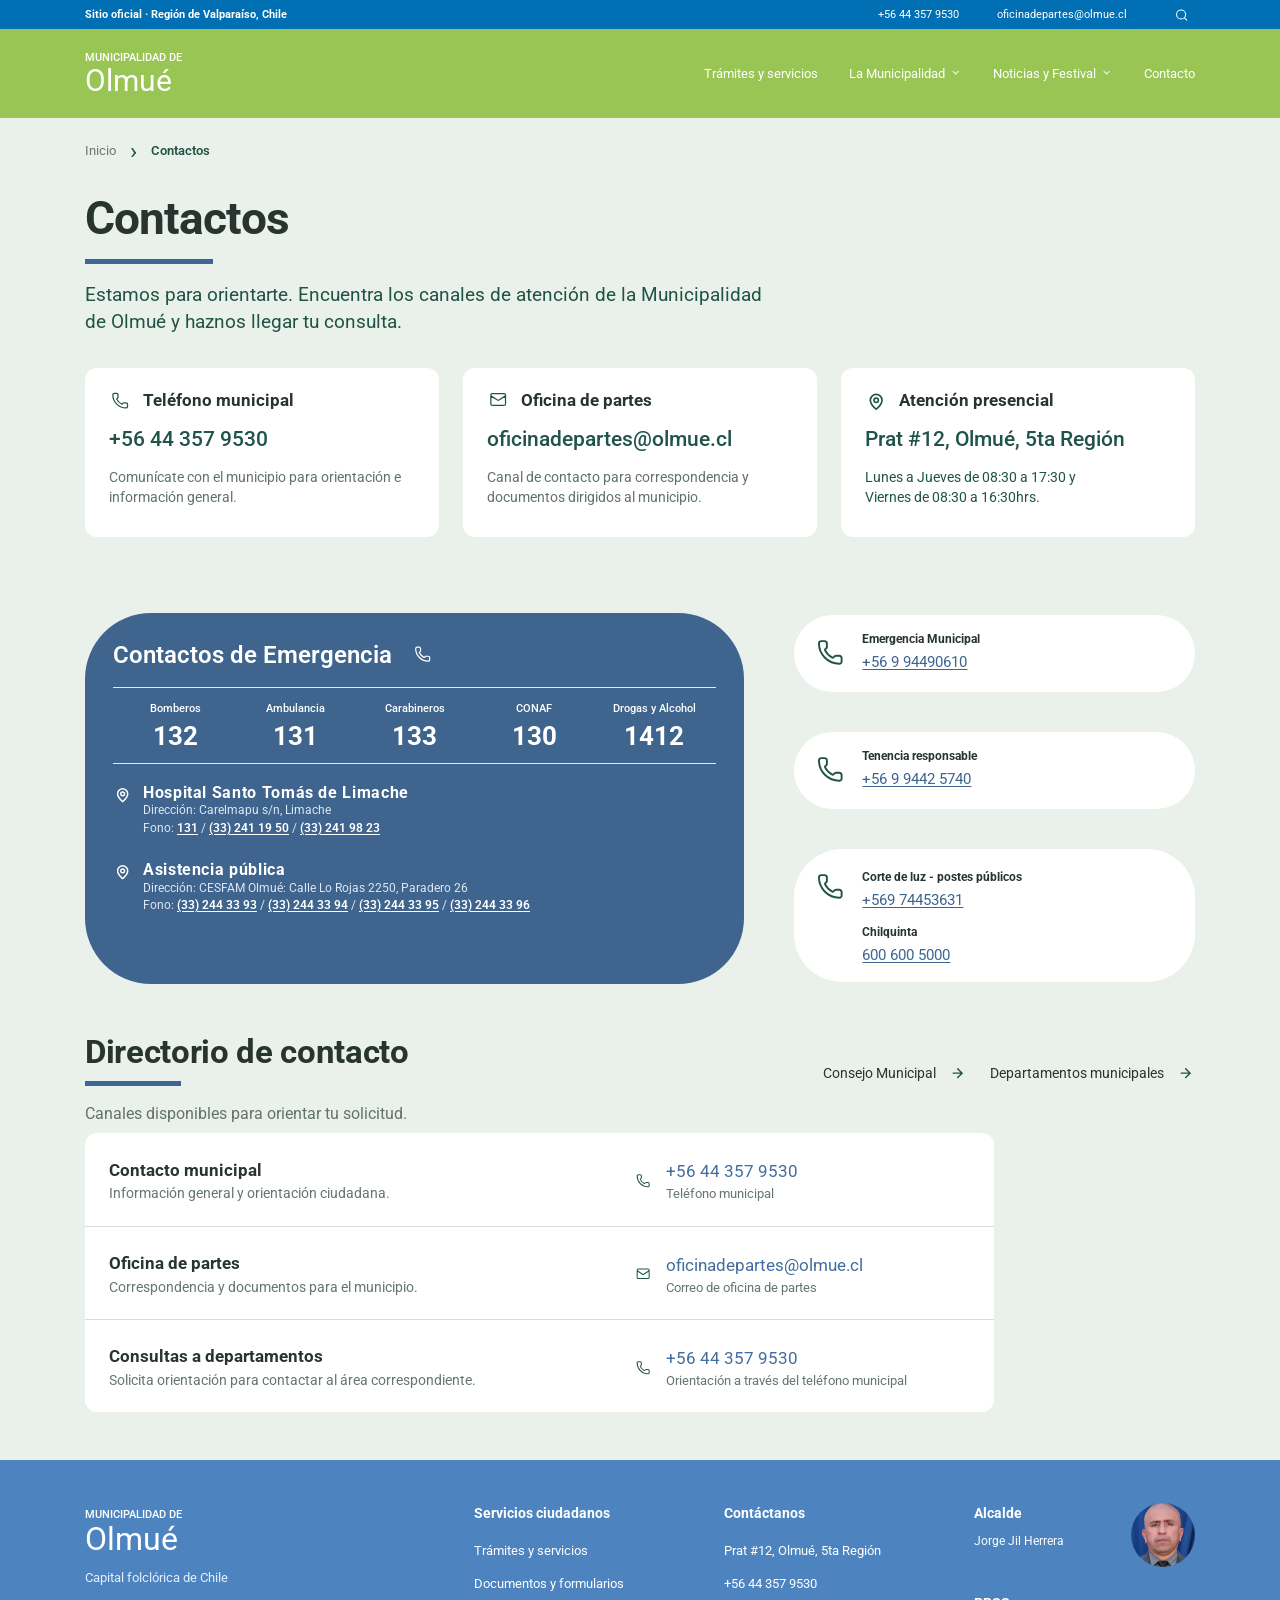
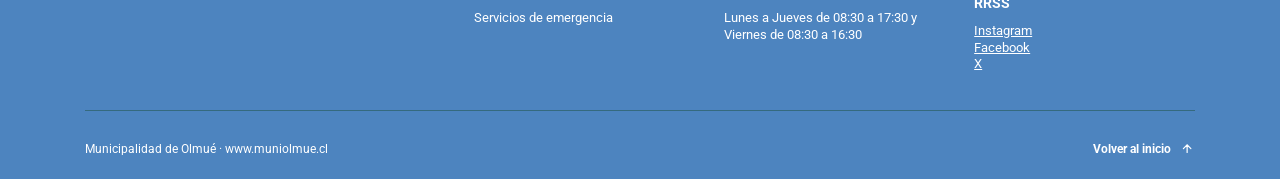
==== contacto.html @ d22fb032 "version1 version 1 de sitio Municipalidad olmue" ====
<!DOCTYPE html>

<html lang="es">
<head>
<meta charset="utf-8"/>
<meta content="width=device-width, initial-scale=1" name="viewport"/>
<meta content="#006FB3" name="theme-color"/>
<meta content="Canales de contacto, teléfonos, horarios y emergencias de la Municipalidad de Olmué." name="description"/>
<title>Contactos · Municipalidad de Olmué</title>
<link href="https://fonts.googleapis.com" rel="preconnect"/>
<link crossorigin="" href="https://fonts.gstatic.com" rel="preconnect"/>
<link href="https://fonts.googleapis.com/css2?family=Roboto:wght@400;500;600;700;800&amp;display=swap" rel="stylesheet"/>
<link href="assets/home.css" rel="stylesheet"/>
<link href="assets/contacto.css" rel="stylesheet"/>
<script defer="" src="assets/shared-layout.js"></script><script defer="" src="assets/contacto.js"></script>
<link rel="stylesheet" href="assets/mobile.css">
</head>
<body class="contact-page" id="inicio">
<a class="skip-link" href="#contenido">Saltar al contenido principal</a>
<div id="site-shell-header"></div>

<main class="contact-main container" id="contenido">
<nav aria-label="Ruta de navegación" class="contact-breadcrumb"><a href="index.html">Inicio</a><span aria-hidden="true" class="crumb-chevron">›</span><strong aria-current="page">Contactos</strong></nav>
<section aria-labelledby="contact-heading" class="contact-intro">
<h1 id="contact-heading">Contactos</h1>
<div aria-hidden="true" class="contact-accent"></div>
<p>Estamos para orientarte. Encuentra los canales de atención de la Municipalidad<br class="desktop-break"/> de Olmué y haznos llegar tu consulta.</p>
<div class="contact-top-grid">
<article class="contact-top-card">
<h2><img alt="" src="assets/icons/telefono.svg"/>Teléfono municipal</h2>
<a class="contact-card-value" href="tel:+56443579530">+56 44 357 9530</a>
<p>Comunícate con el municipio para orientación e información general.</p>
</article>
<article class="contact-top-card">
<h2><img alt="" src="assets/icons/correo.svg"/>Oficina de partes</h2>
<a class="contact-card-value" href="mailto:oficinadepartes@olmue.cl">oficinadepartes@olmue.cl</a>
<p>Canal de contacto para correspondencia y documentos dirigidos al municipio.</p>
</article>
<article class="contact-top-card">
<h2><img alt="" src="assets/icons/ubicacion.svg"/>Atención presencial</h2>
<p class="contact-card-value">Prat #12, Olmué, 5ta Región</p>
<p class="schedule">Lunes a Jueves de 08:30 a 17:30 y<br/>Viernes de 08:30 a 16:30hrs.</p>
</article>
</div>
</section>
<section aria-label="Teléfonos de emergencia" class="contact-emergency-layout" id="emergencias">
<div class="emergency-panel">
<h2>Contactos de Emergencia <img alt="" src="assets/icons/telefono.svg"/></h2>
<div class="emergency-stats">
<div><span>Bomberos</span><a href="tel:132">132</a></div>
<div><span>Ambulancia</span><a href="tel:131">131</a></div>
<div><span>Carabineros</span><a href="tel:133">133</a></div>
<div><span>CONAF</span><a href="tel:130">130</a></div>
<div><span>Drogas y Alcohol</span><a href="tel:1412">1412</a></div>
</div>
<div class="emergency-locations">
<article class="emergency-place">
<img alt="" src="assets/icons/ubicacion.svg"/>
<div><h3>Hospital Santo Tomás de Limache</h3><p>Dirección: Carelmapu s/n, Limache</p><p>Fono: <a href="tel:131">131</a> / <a href="tel:+56332411950">(33) 241 19 50</a> / <a href="tel:+56332419823">(33) 241 98 23</a></p></div>
</article>
<article class="emergency-place">
<img alt="" src="assets/icons/ubicacion.svg"/>
<div><h3>Asistencia pública</h3><p>Dirección: CESFAM Olmué: Calle Lo Rojas 2250, Paradero 26</p><p>Fono: <a href="tel:+56332443393">(33) 244 33 93</a> / <a href="tel:+56332443394">(33) 244 33 94</a> / <a href="tel:+56332443395">(33) 244 33 95</a> / <a href="tel:+56332443396">(33) 244 33 96</a></p></div>
</article>
</div>
</div>
<div aria-label="Otros teléfonos útiles" class="emergency-side-list">
<article class="emergency-pill">
<img alt="" src="assets/icons/telefono.svg"/><div><h3>Emergencia Municipal</h3><a href="tel:+56994490610">+56 9 94490610</a></div>
</article>
<article class="emergency-pill">
<img alt="" src="assets/icons/telefono.svg"/><div><h3>Tenencia responsable</h3><a href="tel:+56994425740">+56 9 9442 5740</a></div>
</article>
<article class="emergency-pill emergency-pill-tall">
<img alt="" src="assets/icons/telefono.svg"/><div><h3>Corte de luz - postes públicos</h3><a href="tel:+56974453631">+569 74453631</a><h3>Chilquinta</h3><a href="tel:6006005000">600 600 5000</a></div>
</article>
</div>
</section>
<section aria-labelledby="directory-heading" class="contact-directory">
<div class="directory-top">
<div class="directory-headings">
<h2 id="directory-heading">Directorio de contacto</h2>
<div aria-hidden="true" class="contact-accent"></div>
<p>Canales disponibles para orientar tu solicitud.</p>
</div>
<nav aria-label="Otros directorios municipales" class="directory-quicklinks">
<a href="municipalidad.html#consejo-municipal"><span>Consejo Municipal</span><img alt="" src="assets/icons/flecha-derecha.svg"/></a>
<a href="departamentos.html"><span>Departamentos municipales</span><img alt="" src="assets/icons/flecha-derecha.svg"/></a>
</nav>
</div>
<div class="directory-list">
<article class="directory-row">
<div><h3>Contacto municipal</h3><p>Información general y orientación ciudadana.</p></div>
<div class="directory-method"><img alt="" src="assets/icons/telefono.svg"/><div><a href="tel:+56443579530">+56 44 357 9530</a><p>Teléfono municipal</p></div></div>
</article>
<article class="directory-row">
<div><h3>Oficina de partes</h3><p>Correspondencia y documentos para el municipio.</p></div>
<div class="directory-method"><img alt="" src="assets/icons/correo.svg"/><div><a href="mailto:oficinadepartes@olmue.cl">oficinadepartes@olmue.cl</a><p>Correo de oficina de partes</p></div></div>
</article>
<article class="directory-row">
<div><h3>Consultas a departamentos</h3><p>Solicita orientación para contactar al área correspondiente.</p></div>
<div class="directory-method"><img alt="" src="assets/icons/telefono.svg"/><div><a href="tel:+56443579530">+56 44 357 9530</a><p>Orientación a través del teléfono municipal</p></div></div>
</article>
</div>
</section>
</main>
<div id="site-shell-footer"></div>
</body>
</html>
---- assets/home.css ----
:root{--blue:#006FB3;--blue2:#4D84BF;--green:#99C555;--red:#EA332F;--forest:#205448;--ink:#27342f;--soft:#eaf1eb;--portal:#bec5ba;--footer:#4D84BF;--radius:18px}
*,*::before,*::after{box-sizing:border-box}
html{scroll-behavior:smooth}
body{margin:0;color:var(--ink);background:var(--soft);font:400 15px/1.45 Roboto,Arial,sans-serif}
a{color:inherit}button,input{font:inherit}button{cursor:pointer}
img{display:block;max-width:100%}[hidden]{display:none!important}
.container{width:min(1110px,calc(100% - 80px));margin-inline:auto}
.skip-link{position:fixed;z-index:1000;top:-80px;left:16px;background:white;padding:10px 14px}
.skip-link:focus{top:10px}
:focus-visible{outline:3px solid #142a78;outline-offset:3px}
.site-header{position:relative;z-index:90}
.utility-bar{background:var(--blue);color:#fff;font-size:11px}
.utility-inner{height:29px;display:flex;align-items:center;justify-content:space-between;gap:20px}
.utility-right{display:flex;align-items:center;gap:38px}
.utility-right a{text-decoration:none;font-size:11px}
.utility-right a:hover,.footer a:hover{text-decoration:underline}
.utility-search{border:0;background:transparent;padding:5px;display:grid;place-items:center;margin-left:3px}
.utility-search img{width:17px;height:17px;filter:brightness(0) invert(1)}
.main-nav{background:var(--green);color:#fff}
.nav-inner{height:89px;display:flex;align-items:center;justify-content:space-between;gap:24px}
.brand{text-decoration:none;display:inline-flex;flex-direction:column;justify-content:center;color:#fff;line-height:1.02;letter-spacing:0}
.brand span{font-size:11px;font-weight:500;line-height:1.35}
.brand strong{font-size:30px;font-weight:400}
.nav-links{display:flex;align-items:stretch;height:100%;gap:31px}
.nav-link,.nav-trigger{white-space:nowrap;color:#fff;text-decoration:none;background:none;border:0;padding:0;font-size:13px;line-height:1.2;font-weight:400}
.nav-link{display:flex;align-items:center}
.nav-link:hover,.nav-trigger:hover,.nav-trigger[aria-expanded="true"]{text-decoration:underline;text-underline-offset:5px}
.nav-group{position:relative;display:flex;align-items:center}
.nav-trigger{display:flex;align-items:center;gap:4px;height:100%;}
.nav-chevron{width:13px;height:13px;filter:brightness(0) invert(1);opacity:.82}
.nav-dropdown{position:absolute;top:calc(100% - 4px);left:50%;transform:translateX(-50%);min-width:184px;background:white;color:var(--ink);border-radius:6px;box-shadow:0 11px 26px #152d2750;padding:8px;display:none;z-index:100}
.nav-dropdown a{display:block;padding:10px 11px;border-radius:3px;white-space:nowrap;text-decoration:none;font-size:13px}
.nav-dropdown a:hover,.nav-dropdown a:focus-visible{background:#e9f1e7;color:var(--forest)}
.nav-group.open .nav-dropdown{display:block}
.menu-backdrop{position:fixed;inset:118px 0 0;z-index:80;background:rgba(23,29,26,.28);border:0;padding:0;cursor:default}
.menu-toggle{display:none}
/* Buscador y carrusel */
.intro{padding:92px 0 0}
.intro-container{width:min(1200px,calc(100% - 48px));margin:auto;display:grid;grid-template-columns:minmax(0,1.58fr) minmax(0,1fr);gap:23px;align-items:center}
.citizen-portal{position:relative;z-index:10;background:var(--portal);border-radius:23px;padding:18px 20px 17px;min-width:0}
.eyebrow{display:block;font-size:10px;letter-spacing:.025em;color:#4c7893;margin-bottom:17px}
.citizen-portal h1{font-size:16px;line-height:1.37;color:var(--forest);font-weight:700;margin:0 0 19px;max-width:100%}
.citizen-portal form label{display:block;color:var(--forest);font-size:13px;font-weight:700;margin-bottom:8px}
.search-field{display:flex;align-items:center;gap:10px;background:white;padding:7px 12px 7px 15px;border-radius:11px;min-height:68px}
.search-field>img{width:21px;height:21px;flex:none}
.search-field input{min-width:0;flex:1;width:100%;border:0;background:none;outline:0;color:var(--ink);font-size:13px}
.search-field input::placeholder{color:#7c8780}
.search-field:focus-within{box-shadow:0 0 0 3px #006fb383}
.search-button{flex:none;border:0;background:#416e9e;color:white;border-radius:5px;font-size:13px;font-weight:700;padding:12px 14px;display:flex;gap:10px;align-items:center;min-height:39px}
.search-button:hover{background:var(--blue)}
.search-button img{filter:brightness(0) invert(1);width:17px;height:17px}
.search-help{color:#617169;margin:7px 0 12px;font-size:11px}
.keywords{display:flex;align-items:center;flex-wrap:nowrap;gap:6px;overflow:hidden}
.keywords button{white-space:nowrap;flex:0 1 auto;min-width:0;border:0;background:white;color:var(--forest);border-radius:100px;padding:4px 9px;font-size:8px;font-weight:600}
.keywords button:hover,.keywords button:focus-visible{background:#e7f4d6}
.search-results{position:absolute;top:calc(100% + 8px);left:15px;right:15px;max-height:300px;overflow:auto;padding:13px;background:white;border:1px solid #d6ddd5;box-shadow:0 16px 30px #122a2340;border-radius:12px;z-index:20}
.results-head{display:flex;align-items:center;justify-content:space-between;gap:12px;margin-bottom:9px;color:var(--forest);font-size:13px}
.results-head button{background:transparent;border:0;font-size:21px;line-height:1}
.search-results a{display:flex;justify-content:space-between;gap:12px;align-items:center;padding:9px 7px;border-top:1px solid #e5eae3;font-size:13px;text-decoration:none}
.search-results a:hover{background:#edf3ee}
.search-results small{color:#60746d;white-space:nowrap}
.slider{position:relative;overflow:hidden;height:230px;border-radius:30px;isolation:isolate;background:#8b977c}
.slide-content{display:block;width:100%;height:100%;color:white}
.slide-image{width:100%;height:100%;object-fit:cover}
.slide-caption{position:absolute;left:0;right:0;bottom:0;padding:28px 28px 22px;background:linear-gradient(transparent,#0009);font-size:22px;font-weight:800;text-shadow:0 1px 4px #0008}
.slider-arrow{position:absolute;z-index:2;top:50%;transform:translateY(-50%);border:0;background:transparent;color:#fff;font-family:Arial,sans-serif;font-size:77px;line-height:.7;font-weight:200;padding:8px 3px;text-shadow:0 0 7px #141f2040}
.slider-arrow.prev{left:4px}.slider-arrow.next{right:4px}
.slider-arrow:hover{transform:translateY(-50%) scale(1.12)}
/* Noticias */
.news-section{padding-top:31px}
.section-heading{position:relative;display:inline-block;font-size:29px;line-height:1.25;margin:0 0 31px;font-weight:700}
.section-heading::after{content:"";position:absolute;left:0;right:0;bottom:-4px;height:5px;background:var(--red)}
.news-grid{display:grid;grid-template-columns:repeat(4,minmax(0,1fr));gap:13px;margin:0 8px}
.news-card{min-width:0;background:#fff;border-radius:12px;overflow:hidden;box-shadow:4px 5px 5px #263a3033;transition:transform .2s,box-shadow .2s}
.news-card:hover{transform:translateY(-4px);box-shadow:5px 8px 12px #263a3040}
.news-card a{display:flex;flex-direction:column;height:100%;padding:19px 21px 16px;text-decoration:none;color:var(--ink)}
.news-card h3{font-weight:400;color:#64746c;font-size:14px;line-height:1.35;min-height:55px;margin:0 0 12px}
.news-card>a>img{height:126px;width:100%;object-fit:cover;margin:0 0 15px}
.card-bottom{display:flex;align-items:center;justify-content:space-between;gap:10px;border-bottom:1px solid var(--red);padding:0 0 10px;margin-top:auto;font-weight:500;font-size:14px;white-space:nowrap}
.card-bottom img{width:18px;height:18px}
.more-news{display:inline-flex;gap:27px;align-items:center;font-size:17px;font-weight:500;margin:29px 0 41px 0;text-underline-offset:4px}
.more-news img{width:20px;height:20px}
/* Informaciones municipales */
.municipal-banner{min-height:222px;display:flex;justify-content:space-between;align-items:flex-start;gap:30px;border-radius:32px;background:linear-gradient(90deg,rgba(101,34,24,.81),rgba(151,46,23,.75)),url('images/banner-paisaje.jpg') center 56% / cover no-repeat;color:white;padding:35px 31px;margin-bottom:22px}
.banner-phone{font-size:12px;text-decoration:underline;text-underline-offset:2px}
.municipal-banner h2{font-size:23px;line-height:1.2;font-weight:600;margin:6px 0 18px;color:white}
.banner-facts{display:flex;gap:34px;align-items:flex-start}
.banner-facts p{display:flex;align-items:flex-start;gap:9px;margin:0;color:white;font-size:12px;line-height:1.18}
.banner-facts img{width:19px;height:19px;filter:brightness(0) invert(1);flex:none}
.banner-actions{display:flex;flex-direction:column;gap:9px;margin-top:51px;min-width:147px;align-items:flex-start}
.banner-actions a{display:flex;align-items:center;gap:7px;justify-content:space-between;background:#fff;color:#9c342c;text-decoration:none;border-radius:4px;padding:9px 11px;font-size:11px;font-weight:700;white-space:nowrap;transition:transform .2s}
.banner-actions a:hover{transform:translateX(3px)}
.banner-actions a svg{width:15px;height:15px;flex:none;color:inherit}
/* accesos */
.shortcuts-section{background:var(--green);padding:43px 0 42px}
.shortcuts-grid{display:grid;grid-template-columns:repeat(7,minmax(0,1fr));align-items:stretch;justify-content:space-between;gap:43px}
.shortcut{min-width:0;min-height:130px;border-radius:22px;display:flex;flex-direction:column;align-items:center;justify-content:center;gap:10px;padding:16px 10px;background:#fff;color:#111;text-decoration:none;text-align:center;box-shadow:5px 8px 10px #1e362a2d;transition:transform .2s,box-shadow .2s}
.shortcut:hover{transform:translateY(-5px);box-shadow:6px 10px 15px #1e362a44}
.shortcut img{width:42px;height:42px;object-fit:contain}
.shortcut span{font-size:15px;line-height:1.14;font-weight:700}
/* números */
.emergency-section{background:var(--soft);padding:40px 0 58px}
.emergency-section h2{margin:0 0 37px;font-size:29px;font-weight:700}
.emergency-grid{display:grid;grid-template-columns:repeat(4,minmax(0,1fr));gap:28px;padding:0 7px}
.emergency-item img{width:20px;height:20px;margin-bottom:7px}
.emergency-item h3{font-size:16px;margin:0 0 6px;font-weight:700}
.emergency-item a{text-decoration:none;font-size:21px;font-weight:400;color:var(--forest)}
.emergency-item a:hover{text-decoration:underline}
.emergency-item p{color:var(--forest);margin:3px 0 0;font-size:14px}
/* Pie */
.footer{background:var(--footer);color:#fff;padding:43px 0 20px}
.footer-grid{display:grid;grid-template-columns:1.48fr .9fr .9fr .92fr;gap:34px;padding-bottom:37px}
.footer-brand .brand span{font-size:11px}.footer-brand .brand strong{font-size:32px}
.footer-brand p{font-size:13px;margin-top:13px;color:#e3effa}
.footer-column h2{font-size:14px;font-weight:700;margin:0 0 18px}
.footer-column>a,.footer-column>p{display:block;font-size:13px;color:#fff;text-decoration:none;margin:0 0 16px;line-height:1.35}
.footer-mayor a{margin:0;line-height:1.3;text-decoration:underline}
.mayor-row{display:flex;gap:10px;align-items:flex-start;justify-content:space-between;margin-bottom:26px}
.mayor-row p{font-size:12px;margin:0}
.mayor-row img{width:64px;height:64px;border-radius:50%;object-fit:cover}
.footer-mayor h2{margin-bottom:9px}
.footer-bottom{border-top:1px solid #21554788;padding-top:30px;display:flex;align-items:center;justify-content:space-between;gap:20px;font-size:12px}
.footer-bottom a{display:flex;gap:8px;align-items:center;text-decoration:none;font-weight:700}
.footer-bottom a img{width:16px;height:16px;filter:brightness(0) invert(1)}
@media(min-width:1450px){.container{width:min(1190px,calc(100% - 96px))}.intro-container{width:min(1310px,calc(100% - 48px))}}
@media(max-width:1000px){.container{width:calc(100% - 56px)}.nav-links{gap:15px}.nav-link,.nav-trigger{font-size:12px}.intro-container{gap:16px}.citizen-portal{padding:17px}.citizen-portal h1{font-size:14px}.keywords button{font-size:7px;padding:3px 6px}.shortcuts-grid{gap:18px}.news-card a{padding:16px 13px 13px}.news-card h3{font-size:12px}.news-card>a>img{height:112px}.card-bottom{font-size:12px}.banner-facts{gap:17px}}
@media(max-width:760px){
 .container{width:calc(100% - 36px)}.utility-inner{height:auto;min-height:31px}.utility-inner strong{font-size:9px}.utility-right{gap:12px}.utility-right a{display:none}
 .nav-inner{height:72px}.brand strong{font-size:27px}.menu-toggle{display:flex;width:42px;height:42px;padding:8px;border:1px solid #fff9;border-radius:5px;flex-direction:column;justify-content:space-around;align-items:center;background:transparent}.menu-toggle span{height:2px;width:23px;background:white}
 .nav-links{display:none;position:absolute;top:100%;left:0;right:0;height:auto;padding:14px 20px 20px;background:var(--green);box-shadow:0 12px 18px #1431284d;flex-direction:column;gap:0}
 .nav-links.mobile-open{display:flex}.nav-link,.nav-trigger{width:100%;justify-content:space-between;min-height:45px;font-size:15px;border-bottom:1px solid #ffffff59;text-decoration:none}
 .nav-group{display:block}.nav-trigger{height:auto}.nav-dropdown{position:static;transform:none;min-width:0;box-shadow:none;border-radius:3px;margin:3px 0 9px;background:#f9fbf7}
 .nav-dropdown a{font-size:14px;padding:10px 16px}
 .menu-backdrop{inset:103px 0 0}
 .intro{padding-top:32px}.intro-container{width:calc(100% - 30px);grid-template-columns:1fr;gap:18px}.citizen-portal{padding:18px;border-radius:17px}
 .citizen-portal h1{font-size:16px}.keywords{flex-wrap:wrap}.keywords button{font-size:10px}
 .slider{height:240px;border-radius:22px}
 .news-section{padding-top:35px}.section-heading{font-size:25px}.news-grid{grid-template-columns:repeat(2,minmax(0,1fr));margin:0;gap:12px}.news-card h3{font-size:13px}.news-card>a>img{height:145px}.card-bottom{font-size:12px}
 .more-news{margin:25px 0 29px}
 .municipal-banner{border-radius:20px;min-height:260px;padding:25px 20px;display:block}.banner-facts{flex-wrap:wrap;gap:15px}.banner-actions{margin-top:22px;flex-direction:row;flex-wrap:wrap}
 .shortcuts-section{padding:32px 0}.shortcuts-grid{grid-template-columns:repeat(4,1fr);gap:14px}.shortcut{min-height:114px;border-radius:16px}.shortcut img{width:38px;height:38px}.shortcut span{font-size:12px}
 .emergency-section{padding:35px 0 46px}.emergency-section h2{font-size:25px}.emergency-grid{grid-template-columns:repeat(2,1fr);gap:28px}.emergency-item h3{font-size:14px}.emergency-item a{font-size:20px}
 .footer-grid{grid-template-columns:repeat(2,minmax(0,1fr));gap:35px 20px}.footer-bottom{align-items:flex-start}
}
@media(max-width:420px){.search-field{padding:5px;gap:7px}.search-field>img{margin-left:4px;width:18px}.search-field input{font-size:12px}.search-button{font-size:12px;padding:10px 9px;gap:5px}.slider{height:195px}.news-card a{padding:12px 10px}.news-card h3{font-size:11px}.news-card>a>img{height:105px}.card-bottom{font-size:11px}.shortcuts-grid{grid-template-columns:repeat(3,minmax(0,1fr));gap:12px}.emergency-grid{gap:22px}.footer-grid{grid-template-columns:1fr 1fr}.footer-bottom{font-size:10px}}
@media(prefers-reduced-motion:reduce){*,*::before,*::after{scroll-behavior:auto!important;transition:none!important}}

/* Las cabeceras y pies compartidos no heredan estilos de páginas pendientes de rediseño. */
.site-header .utility-bar,.site-header .main-nav{color:#fff}
.footer .footer-column h2,.footer .footer-mayor h2{color:#fff}
.footer .footer-bottom a{color:#fff}
---- assets/contacto.css ----
/* Contactos · diseño de escritorio tomado del PNG de Figma.
   Los valores de contacto deben verificarse antes de publicar. */
.contact-main .container{width:min(1280px,calc(100% - 160px))}
.contact-main{padding-bottom:48px}
.contact-breadcrumb{display:flex;align-items:center;gap:14px;margin-top:22px;font-size:13px;min-height:22px}
.contact-breadcrumb a{text-decoration:none;color:#68786f}
.contact-breadcrumb a:hover{text-decoration:underline}
.crumb-chevron{color:#205448;font-size:24px;line-height:.7}
.contact-breadcrumb strong{font-weight:600;color:#205448}
.contact-intro{margin-top:30px}
.contact-intro h1{font-size:46px;line-height:1.16;font-weight:700;letter-spacing:-.02em;margin:0 0 14px}
.contact-accent{width:128px;height:5px;background:#3c6694}
.contact-intro>p{margin:18px 0 32px;font-size:19px;line-height:1.4;color:var(--forest)}
.contact-top-grid{display:grid;grid-template-columns:repeat(3,minmax(0,1fr));gap:24px}
.contact-top-card{background:#fff;border-radius:12px;padding:22px 24px 21px;min-height:169px;min-width:0}
.contact-top-card h2{display:flex;align-items:center;gap:12px;font-size:17px;font-weight:700;margin:0 0 15px;line-height:1.25}
.contact-top-card h2 img{width:22px;height:22px;object-fit:contain;flex:none}
.contact-card-value{display:block;min-width:0;color:var(--forest);font-size:21px;line-height:1.2;font-weight:500;margin:0 0 15px;overflow-wrap:anywhere;text-decoration:none}
.contact-top-card a.contact-card-value:hover{text-decoration:underline}
.contact-top-card>p:not(.contact-card-value){font-size:14px;line-height:1.45;color:#617269;margin:0}
.contact-top-card>p.schedule{color:var(--forest);font-size:14px}
.contact-emergency-layout{display:grid;grid-template-columns:minmax(0,642px) minmax(0,388px);gap:100px;align-items:start;margin-top:76px}
.emergency-panel{background:#3f658e;border-radius:66px;min-height:371px;padding:28px 28px 30px;color:white}
.emergency-panel h2{display:flex;align-items:center;gap:20px;font-size:24px;font-weight:600;line-height:1.2;margin:0 0 18px}
.emergency-panel h2 img{width:21px;height:21px;filter:brightness(0) invert(1)}
.emergency-stats{border-block:1px solid #dce9f6;display:grid;grid-template-columns:repeat(5,minmax(0,1fr));text-align:center;gap:5px;padding:13px 5px 12px}
.emergency-stats div{min-width:0}
.emergency-stats span{display:block;white-space:nowrap;font-size:13px;font-weight:500;margin:0 0 6px}
.emergency-stats a{display:block;font-size:26px;font-weight:700;line-height:1.05;color:white;text-decoration:none}
.emergency-panel a:hover{text-decoration:underline}
.emergency-locations{display:flex;flex-direction:column;gap:24px;margin-top:20px}
.emergency-place{display:flex;align-items:flex-start;gap:11px}
.emergency-place>img{width:19px;height:19px;filter:brightness(0) invert(1);flex:none;margin-top:1px}
.emergency-place h3{font-size:16px;line-height:1.12;letter-spacing:.04em;margin:0;font-weight:700}
.emergency-place p{font-size:12px;color:#dce8f3;line-height:1.3;margin:2px 0 0}
.emergency-place a{color:#fff;text-decoration:underline;text-underline-offset:2px;font-weight:600}
.emergency-side-list{display:flex;flex-direction:column;gap:40px;padding-top:2px}
.emergency-pill{display:flex;align-items:center;gap:15px;padding:15px 19px;background:white;border-radius:48px;min-height:77px}
.emergency-pill>img{width:34px;height:34px;flex:none}
.emergency-pill h3{font-size:12px;font-weight:700;margin:0 0 6px;line-height:1.2}
.emergency-pill a{font-size:15px;line-height:1.3;color:#3e6590;text-decoration:underline;text-underline-offset:2px}
.emergency-pill-tall{min-height:122px;align-items:flex-start;padding-top:21px}
.emergency-pill-tall h3:not(:first-child){margin-top:13px}
.contact-directory{margin-top:49px}
.directory-top{display:flex;align-items:flex-start;justify-content:space-between;gap:30px}
.directory-headings h2{font-size:33px;line-height:1.17;font-weight:700;letter-spacing:-.01em;margin:0 0 10px}
.directory-headings .contact-accent{width:96px;height:5px}
.directory-headings p{margin:16px 0 8px;color:#627369;font-size:16px}
.directory-quicklinks{display:flex;align-items:center;gap:47px;margin-top:30px}
.directory-quicklinks a{display:flex;align-items:center;gap:23px;text-decoration:none;white-space:nowrap;font-size:16px;color:var(--ink)}
.directory-quicklinks a:hover span{text-decoration:underline}
.directory-quicklinks img{width:19px;height:19px;flex:none}
.directory-list{width:min(909px,100%);background:#fff;border-radius:12px;overflow:hidden}
.directory-row{display:grid;grid-template-columns:minmax(0,1.2fr) minmax(0,.8fr);min-height:93px;gap:20px;padding:21px 24px 18px;align-items:center}
.directory-row+.directory-row{border-top:1px solid #d6dfdb}
.directory-row h3{margin:0 0 5px;font-size:17px;line-height:1.2}
.directory-row p{margin:0;color:#65766b;font-size:14px;line-height:1.25}
.directory-method{display:flex;align-items:center;gap:14px;min-width:0}
.directory-method img{width:18px;height:18px;flex:none}
.directory-method a{color:#426d9d;text-decoration:none;white-space:nowrap;font-size:17px;line-height:1.3}
.directory-method a:hover{text-decoration:underline}
.directory-method p{margin-top:2px;font-size:13px}
@media(max-width:1290px){
 .contact-main .container{width:calc(100% - 90px)}
 .contact-emergency-layout{gap:50px;grid-template-columns:minmax(0,1.35fr) minmax(0,.82fr)}
 .emergency-stats span{font-size:11px}
 .directory-quicklinks{gap:23px}.directory-quicklinks a{gap:12px;font-size:14px}
}
/* Responsive general del proyecto se abordará después; estas reglas solo evitan cortes críticos. */
@media(max-width:920px){
 .contact-main .container{width:calc(100% - 55px)}
 .contact-emergency-layout{grid-template-columns:1fr;gap:20px}.emergency-side-list{display:grid;grid-template-columns:repeat(3,minmax(0,1fr));gap:12px}
 .emergency-pill{min-width:0;padding:12px;gap:8px}.emergency-pill>img{width:21px;height:21px}.emergency-pill a{font-size:12px}
 .directory-top{display:block}.directory-quicklinks{margin:0 0 22px}
 .contact-intro>p .desktop-break{display:none}
 .contact-top-card{padding:18px 12px}.contact-card-value{font-size:16px}
}
---- assets/mobile.css ----
/* Municipalidad de Olmué — adaptación móvil de las páginas aprobadas.
   Se aplica después de los estilos existentes; no modifica el diseño de escritorio. */
@media (max-width: 760px) {
  html { scroll-padding-top: 16px; }
  body { min-width: 0; }
  .container { width: calc(100% - 36px); }
  .site-header { z-index: 500; }
  .site-header .utility-inner { gap: 8px; }
  .site-header .utility-inner strong { font-size: 10px; }
  .site-header .nav-inner { height: 72px; }
  .site-header .nav-links { z-index: 502; max-height: calc(100dvh - 103px); overflow-y: auto; overscroll-behavior: contain; }
  .site-header .nav-link,.site-header .nav-trigger { white-space: normal; text-align: left; }
  .site-header .nav-group { min-width: 0; }
  .site-header .nav-dropdown { width: 100%; max-width: 100%; }
  .site-header .nav-dropdown a { white-space: normal; }
  #menu-backdrop.menu-backdrop { inset: 103px 0 0; z-index: 499; }
  .menu-toggle { flex: none; }
  .footer { padding-top: 30px; }
  .footer-grid { gap: 25px 20px; }
  .footer-column,.footer-brand,.footer-mayor { min-width: 0; }
  .footer a,.footer p { overflow-wrap: anywhere; }
  .footer-bottom { gap: 12px; flex-wrap: wrap; }
  .footer .mayor-row { align-items: center; }
  button,a,input { -webkit-tap-highlight-color: transparent; }
  input,select,textarea { font-size: 16px !important; max-width: 100%; }
  /* Inicio */
  .intro { padding-top: 24px; }
  .intro-container { width: calc(100% - 36px); }
  .citizen-portal { padding: 18px; }
  .search-field { gap: 7px; padding: 7px; min-height: 56px; }
  .search-field>img { width: 18px; margin-left: 5px; }
  .search-field input { font-size: 16px; }
  .search-button { padding: 10px; gap: 5px; }
  .keywords { flex-wrap: wrap; overflow: visible; }
  .keywords button { min-height: 28px; font-size: 11px; }
  .search-results { left: 8px; right: 8px; max-height: 270px; }
  .slider { height: clamp(210px,58vw,300px); }
  .slide-caption { font-size: clamp(16px,5vw,22px); padding: 28px 31px 17px; }
  .slider-arrow { font-size: 56px; min-width: 35px; min-height: 44px; }
  .news-grid { grid-template-columns: repeat(2,minmax(0,1fr)); gap: 12px; }
  .news-card a { padding: 12px 10px; }
  .news-card h3 { font-size: 13px; min-height: 0; }
  .news-card>a>img { height: 120px; }
  .news-card .card-bottom { white-space: normal; font-size: 12px; }
  .municipal-banner { margin-bottom: 0; }
  .banner-actions { min-width: 0; width: 100%; }
  .banner-actions a { min-height: 42px; white-space: normal; }
  .shortcuts-grid { grid-template-columns: repeat(3,minmax(0,1fr)); gap: 12px; }
  .shortcut { min-height: 112px; padding: 10px 6px; }
  .shortcut span { font-size: 12px; overflow-wrap: anywhere; }
  .emergency-item { min-width: 0; }
  .emergency-item a { overflow-wrap: anywhere; }
  /* Contactos */
  .contact-main .container { width: calc(100% - 36px); }
  .contact-intro { margin-top: 24px; }
  .contact-intro h1 { font-size: 34px; }
  .contact-intro>p { font-size: 16px; margin-bottom: 20px; }
  .contact-top-grid { grid-template-columns: 1fr; gap: 12px; }
  .contact-top-card { padding: 19px; min-height: 0; }
  .contact-card-value { font-size: 19px; }
  .contact-emergency-layout { margin-top: 33px; gap: 17px; }
  .emergency-panel { border-radius: 26px; min-height: 0; padding: 24px 17px; }
  .emergency-panel h2 { font-size: 21px; gap: 10px; }
  .emergency-stats { grid-template-columns: repeat(3,minmax(0,1fr)); gap: 16px 7px; }
  .emergency-stats span { white-space: normal; font-size: 11px; }
  .emergency-stats a { font-size: 21px; }
  .emergency-locations { gap: 19px; }
  .emergency-side-list { display: grid; grid-template-columns: 1fr; gap: 12px; }
  .emergency-pill { min-height: 72px; padding: 14px 18px; }
  .emergency-pill>img { width: 27px; height: 27px; }
  .emergency-pill a { font-size: 15px; }
  .contact-directory { margin-top: 38px; }
  .directory-headings h2 { font-size: 27px; }
  .directory-top { display: block; }
  .directory-quicklinks { display: flex; align-items: flex-start; flex-direction: column; gap: 17px; margin: 16px 0 22px; }
  .directory-quicklinks a { white-space: normal; min-height: 42px; font-size: 15px; gap: 12px; }
  .directory-row { grid-template-columns: 1fr; gap: 11px; padding: 18px; }
  .directory-row h3 { font-size: 16px; }
  .directory-method a { white-space: normal; overflow-wrap: anywhere; font-size: 15px; }
  /* Noticias generales y detalle */
  .news-page-title { font-size: 30px; }
  .news-query { flex-wrap: wrap; }
  .news-query-field { min-height: 46px; }
  .news-query-btn { min-height: 44px; }
  .news-chips button { min-height: 40px; }
  .news-list-toolbar { flex-direction: column; gap: 11px; }
  .news-sort { white-space: normal; }
  .news-list-grid { grid-template-columns: repeat(2,minmax(0,1fr)); gap: 12px; }
  .news-list-card { min-height: 300px; }
  .news-list-card .news-card-cover { height: 116px; }
  .news-card-content { padding: 12px 11px; }
  .news-card-title { font-size: 14px; }
  .news-pagination { grid-template-columns: 1fr; gap: 12px; }
  .news-pages-controls { justify-content: center; flex-wrap: wrap; gap: 4px; }
  .news-pages-controls button { width: 34px; height: 34px; }
  .news-pages-controls .page-prev,.news-pages-controls .page-next { min-width: 65px; }
  .news-article-title { font-size: 30px; line-height: 1.18; }
  .news-article-lead { font-size: 16px; }
  .news-article-content-grid { grid-template-columns: 1fr; gap: 20px; }
  .news-article-share { max-width: none; }
  .news-related-heading { align-items: flex-start; }
  .related-news-grid { padding: 0; }
  /* Festival */
  .festival-hero { padding: 23px 0 34px; }
  .festival-hero-grid { grid-template-columns: 1fr; gap: 22px; }
  .festival-hero h1 { font-size: 37px; }
  .festival-hero-lead { font-size: 18px; }
  .festival-hero-photo { margin-top: 0; aspect-ratio: 16/10; }
  .festival-documents { width: 100%; }
  .festival-doc { white-space: normal; overflow-wrap: anywhere; }
  .festival-links-section { padding: 28px 0; }
  .festival-links-grid { grid-template-columns: 1fr; gap: 12px; }
  .festival-main-link,.festival-main-red,.festival-main-blue,.festival-main-green { width: 100%; max-width: 100%; min-width: 0; min-height: 62px; justify-self: stretch; font-size: 19px; white-space: normal; }
  .festival-main-red:hover,.festival-main-red:focus-visible,.festival-main-blue:hover,.festival-main-blue:focus-visible { width: 100%; }
  .festival-related h2,.festival-gallery h2 { font-size: 26px; margin-bottom: 20px; }
  .festival-news-grid { grid-template-columns: 1fr; gap: 16px; padding: 0; }
  .festival-news-card { min-height: 0; }
  .festival-news-card>img { height: 190px; }
  .festival-more-news { margin: 24px 0; }
  .festival-photo-grid { grid-template-columns: repeat(2,minmax(0,1fr)); gap: 10px; }
  .festival-photo-grid img { height: clamp(125px,36vw,185px); }
  .festival-facebook-link:hover,.festival-facebook-link:focus-visible { width: min(250px,100%); }
  .festival-toast { width: calc(100% - 36px); text-align: center; }
  /* La Municipalidad */
  .muni-page main h1 { font-size: 34px; }
  .muni-page main h2 { font-size: 26px; }
  .muni-intro-grid { grid-template-columns: 1fr; gap: 23px; }
  .muni-intro-copy p { font-size: 15px; }
  .muni-slider { height: clamp(205px,56vw,280px); }
  .muni-council-grid { grid-template-columns: repeat(2,minmax(0,1fr)); gap: 14px 12px; }
  .muni-person { min-height: 85px; gap: 8px; }
  .muni-person img { width: 58px; height: 58px; }
  .muni-person strong { font-size: 11px; }
  .muni-person small { font-size: 10px; }
  .muni-council-more { justify-content: flex-start; }
  .muni-discover-grid { grid-template-columns: 1fr; gap: 15px; }
  .muni-discover-card { min-width: 0; }
  .muni-account { min-width: 0; }
  .muni-account-actions { flex-wrap: wrap; gap: 12px; }
  .muni-red-button { max-width: 100%; }
  .muni-red-button:hover,.muni-red-button:focus-visible { max-width: 100%; }
  .muni-transparency-grid { grid-template-columns: 1fr; gap: 23px; }
  .muni-collab-links,.muni-small-links { flex-wrap: wrap; }
  .muni-contact-header { flex-direction: column; align-items: flex-start; gap: 12px; }
  .muni-contact-strip { grid-template-columns: repeat(2,minmax(0,1fr)); padding: 19px; gap: 25px 12px; }
  .muni-contact-strip a,.muni-contact-strip p { overflow-wrap: anywhere; }
  .muni-organigrama { width: calc(100% - 28px); padding: 18px; }
  .muni-org-children { grid-template-columns: 1fr; }
  .muni-notice { left: 18px; right: 18px; bottom: 18px; max-width: none; }
  /* Departamentos: tarjetas apiladas sin esconder las demás al abrir */
  .dept-page .dept-container { width: calc(100% - 36px); }
  .dept-page .dept-intro h1 { font-size: 33px; }
  .dept-page .dept-tools { flex-direction: column; align-items: stretch; gap: 12px; }
  .dept-page .dept-search { width: 100%; max-width: 100%; height: auto; min-height: 53px; }
  .dept-page .dept-search-button { min-width: 83px; }
  .dept-page .dept-row { flex-direction: column; gap: 13px; transition: none; }
  .dept-page .dept-card,.dept-page .dept-card.is-open,.dept-page .dept-row.has-open .dept-card:not(.is-open) { flex: 0 0 auto; width: 100%; padding: 18px; min-height: 0; }
  .dept-page .dept-row.has-open .dept-card:not(.is-open) .dept-icon { width: 46px; height: 46px; margin: 0 0 16px; }
  .dept-page .dept-row.has-open .dept-card:not(.is-open) .dept-icon svg { width: 26px; height: 26px; }
  .dept-page .dept-row.has-open .dept-card:not(.is-open) .dept-title { display: block; }
  .dept-page .dept-row.has-open .dept-card:not(.is-open) .dept-action { display: flex; }
  .dept-page .dept-card-head { min-height: 0; }
  .dept-page .dept-title { font-size: 19px; }
  .dept-page .dept-card-rows { gap: 13px; }
  /* Documentos */
  .docs-page .docs-container { width: calc(100% - 36px); }
  .docs-page .docs-hero h1 { font-size: 34px; }
  .docs-page .docs-description { font-size: 16px; }
  .docs-page .docs-layout { grid-template-columns: 1fr; gap: 22px; }
  .docs-page .docs-sidebar { min-width: 0; }
  .docs-page .docs-categories { display: grid; grid-template-columns: repeat(2,minmax(0,1fr)); gap: 6px; }
  .docs-page .docs-cat { height: 100%; min-height: 44px; padding: 9px; }
  .docs-page .docs-file-row { display: grid; grid-template-columns: 34px minmax(0,1fr); gap: 8px 11px; padding: 14px; }
  .docs-page .docs-file-icon { grid-column: 1; grid-row: 1; }
  .docs-page .docs-file-info { grid-column: 2; grid-row: 1; }
  .docs-page .docs-file-format { grid-column: 1; grid-row: 2; min-width: 0; font-size: 10px; padding: 5px 2px; }
  .docs-page .docs-download-button { grid-column: 2; grid-row: 2; justify-self: end; min-width: 120px; min-height: 42px; }
  .docs-page .docs-orient-head { flex-direction: column; align-items: flex-start; gap: 14px; }
  .docs-page .docs-contact-link { white-space: normal; gap: 12px; min-height: 42px; }
  .docs-page .docs-contact-panel { grid-template-columns: repeat(2,minmax(0,1fr)); gap: 22px 12px; }
  /* Medio Ambiente */
  .amb-page .amb-container { width: calc(100% - 36px); }
  .amb-page .amb-hero h1 { font-size: 34px; }
  .amb-page .amb-lead { font-size: 17px; }
  .amb-page .amb-shortcuts { gap: 12px; margin-bottom: 37px; display: grid; grid-template-columns: repeat(2,minmax(0,1fr)); }
  .amb-page .amb-shortcut { width: 100%; min-width: 0; height: auto; min-height: 135px; font-size: 15px; }
  .amb-page .amb-shortcut img { width: 38px; height: 38px; }
  .amb-page .amb-article { margin-bottom: 45px; }
  .amb-page .amb-article h2 { font-size: 26px; }
  .amb-page .amb-stats { max-width: 100%; }
  .amb-page .amb-committee-title { font-size: 25px; }
  .amb-page .amb-committee-table { font-size: 12px; table-layout: fixed; width: 100%; }
  .amb-page .amb-committee-table th { padding: 10px 7px; font-size: 12px; }
  .amb-page .amb-committee-table td { padding: 10px 7px; overflow-wrap: anywhere; }
  .amb-page .amb-committee-table tbody td:first-child { width: 39%; }
  .amb-page .amb-committee-table tbody td:last-child { width: 61%; }
  .amb-page .amb-download-list { display: grid; grid-template-columns: repeat(2,minmax(0,1fr)); gap: 12px; }
  .amb-page .amb-download { min-width: 0; width: 100%; min-height: 78px; border-radius: 16px; font-size: 12px; padding: 12px; }
  .amb-page .amb-download img { width: 21px; height: 21px; }
  .amb-page .amb-modal { padding: 29px 22px; max-height: calc(100dvh - 40px); overflow-y: auto; }
  /* Trámites y servicios */
  .tramites-page .tramites-container { width: calc(100% - 36px); }
  .tramites-page .tramites-hero h1 { font-size: 34px; }
  .tramites-page .tramites-layout { grid-template-columns: 1fr; gap: 23px; }
  .tramites-page .tramites-filter { min-height: 42px; }
  .tramites-page .tramites-search { gap: 8px; }
  .tramites-page .tramites-search button { min-width: 84px; padding: 0 8px; }
  .tramites-page .tramites-results-head { align-items: flex-start; }
  .tramites-page .tramites-results-head h3 { font-size: 18px; }
  .tramites-page .tramite-card { padding: 17px 14px 20px; min-height: 0; }
  .tramites-page .tramite-card-heading { grid-template-columns: 38px minmax(0,1fr); gap: 12px; }
  .tramites-page .tramite-icon { width: 38px; height: 38px; }
  .tramites-page .tramite-icon img { width: 24px; height: 24px; }
  .tramites-page .tramite-card-heading h4 { font-size: 16px; }
  .tramites-page .tramite-card-heading .tramite-tag { grid-column: 2; grid-row: 2; justify-self: start; white-space: normal; text-align: left; font-size: 11px; }
  .tramites-page .tramite-closed-inner { padding: 8px 0 0 50px; }
  .tramites-page .tramite-expanded-content { padding: 9px 0 0 0; }
  .tramites-page .tramite-information { margin-bottom: 17px; }
  .tramites-page .tramite-downloads { width: 100%; max-width: 100%; gap: 9px; display: grid; grid-template-columns: repeat(2,minmax(0,1fr)); }
  .tramites-page .tramite-download { min-width: 0; max-width: none; min-height: 70px; border-radius: 14px; font-size: 12px; padding: 8px; }
  .tramites-page .tramite-toggle { position: static; align-self: flex-end; margin-top: 10px; min-height: 38px; padding: 8px 0; }
  .tramites-page .tramite-card.is-open { padding-bottom: 18px; }
  .tramites-page .tramites-contact-head { grid-template-columns: 1fr; gap: 11px; }
  .tramites-page .tramites-contact-cards { grid-template-columns: 1fr; }
  /* Turismo */
  .tour-main .tour-container { width: calc(100% - 36px); }
  .tour-main .tour-hero { padding: 20px 0 26px; }
  .tour-main .tour-hero-grid { grid-template-columns: 1fr; gap: 20px; }
  .tour-main .tour-hero h1 { font-size: 34px; }
  .tour-main .tour-hero-visual { min-height: 0; height: clamp(245px,69vw,380px); }
  .tour-main .tour-hero-visual figcaption { bottom: 12px; left: 12px; font-size: 11px; max-width: calc(100% - 24px); }
  .tour-main .tour-jumpbar-inner { justify-content: flex-start; flex-wrap: wrap; gap: 0 14px; padding: 12px 0; }
  .tour-main .tour-jumpbar-inner>span { flex-basis: 100%; margin-bottom: 7px; }
  .tour-main .tour-jumpbar a { min-height: 40px; font-size: 13px; white-space: normal; }
  .tour-main .tour-nature,.tour-main .tour-culture,.tour-main .tour-plan { padding: 38px 0; }
  .tour-main .tour-section-intro { grid-template-columns: 1fr; gap: 12px; }
  .tour-main .tour-section-intro h2,.tour-main .tour-culture-copy h2 { font-size: 29px; }
  .tour-main .tour-nature-feature { grid-template-columns: 1fr; min-height: 0; }
  .tour-main .tour-nature-feature>img { width: 100%; height: 220px; min-height: 0; }
  .tour-main .tour-nature-feature-copy { padding: 24px 21px; }
  .tour-main .tour-nature-feature h3 { font-size: 26px; }
  .tour-main .tour-tip-grid { grid-template-columns: 1fr; gap: 12px; }
  .tour-main .tour-tip { min-height: 0; padding: 18px; }
  .tour-main .tour-culture-intro { grid-template-columns: 1fr; gap: 23px; }
  .tour-main .tour-culture-visual img { height: 240px; }
  .tour-main .tour-places-grid { grid-template-columns: 1fr; gap: 12px; }
  .tour-main .tour-place { min-height: 0; padding: 19px; }
  .tour-main .tour-responsible { padding: 37px 0; }
  .tour-main .tour-responsible-grid { grid-template-columns: 1fr; gap: 22px; }
  .tour-main .tour-plan-grid { grid-template-columns: 1fr; gap: 20px; }
}
@media (max-width: 410px) {
  .footer-grid { grid-template-columns: 1fr; }
  .news-grid { grid-template-columns: 1fr; }
  .news-card a { padding: 14px; }
  .news-card>a>img { height: 150px; }
  .news-list-grid { grid-template-columns: 1fr; }
  .news-list-card .news-card-cover { height: 185px; }
  .news-list-card { min-height: 0; }
  .muni-council-grid { grid-template-columns: 1fr; }
  .muni-contact-strip { grid-template-columns: 1fr; }
  .docs-page .docs-categories { grid-template-columns: 1fr; }
  .docs-page .docs-contact-panel { grid-template-columns: 1fr; }
  .amb-page .amb-download-list { grid-template-columns: 1fr; }
  .amb-page .amb-shortcuts { grid-template-columns: 1fr; }
  .amb-page .amb-shortcut { min-height: 120px; }
  .tramites-page .tramite-downloads { grid-template-columns: 1fr; }
  .tramites-page .tramite-download { min-height: 58px; }
  .tramites-page .tramites-results-head { flex-wrap: wrap; }
}
@media (hover: none) and (pointer: coarse) {
  .news-card:hover,.shortcut:hover,.festival-doc:hover,.amb-page .amb-shortcut:hover { transform: none; }
}
@media (max-width: 760px) {
  .muni-account-actions { grid-template-columns: 1fr; justify-items: stretch; gap: 12px; }
  .muni-red-button,.muni-red-button:is(:hover,:focus-visible) { width: 100%; max-width: 100%; white-space: normal; }
  .muni-account h2::after { width: 100%; }
}
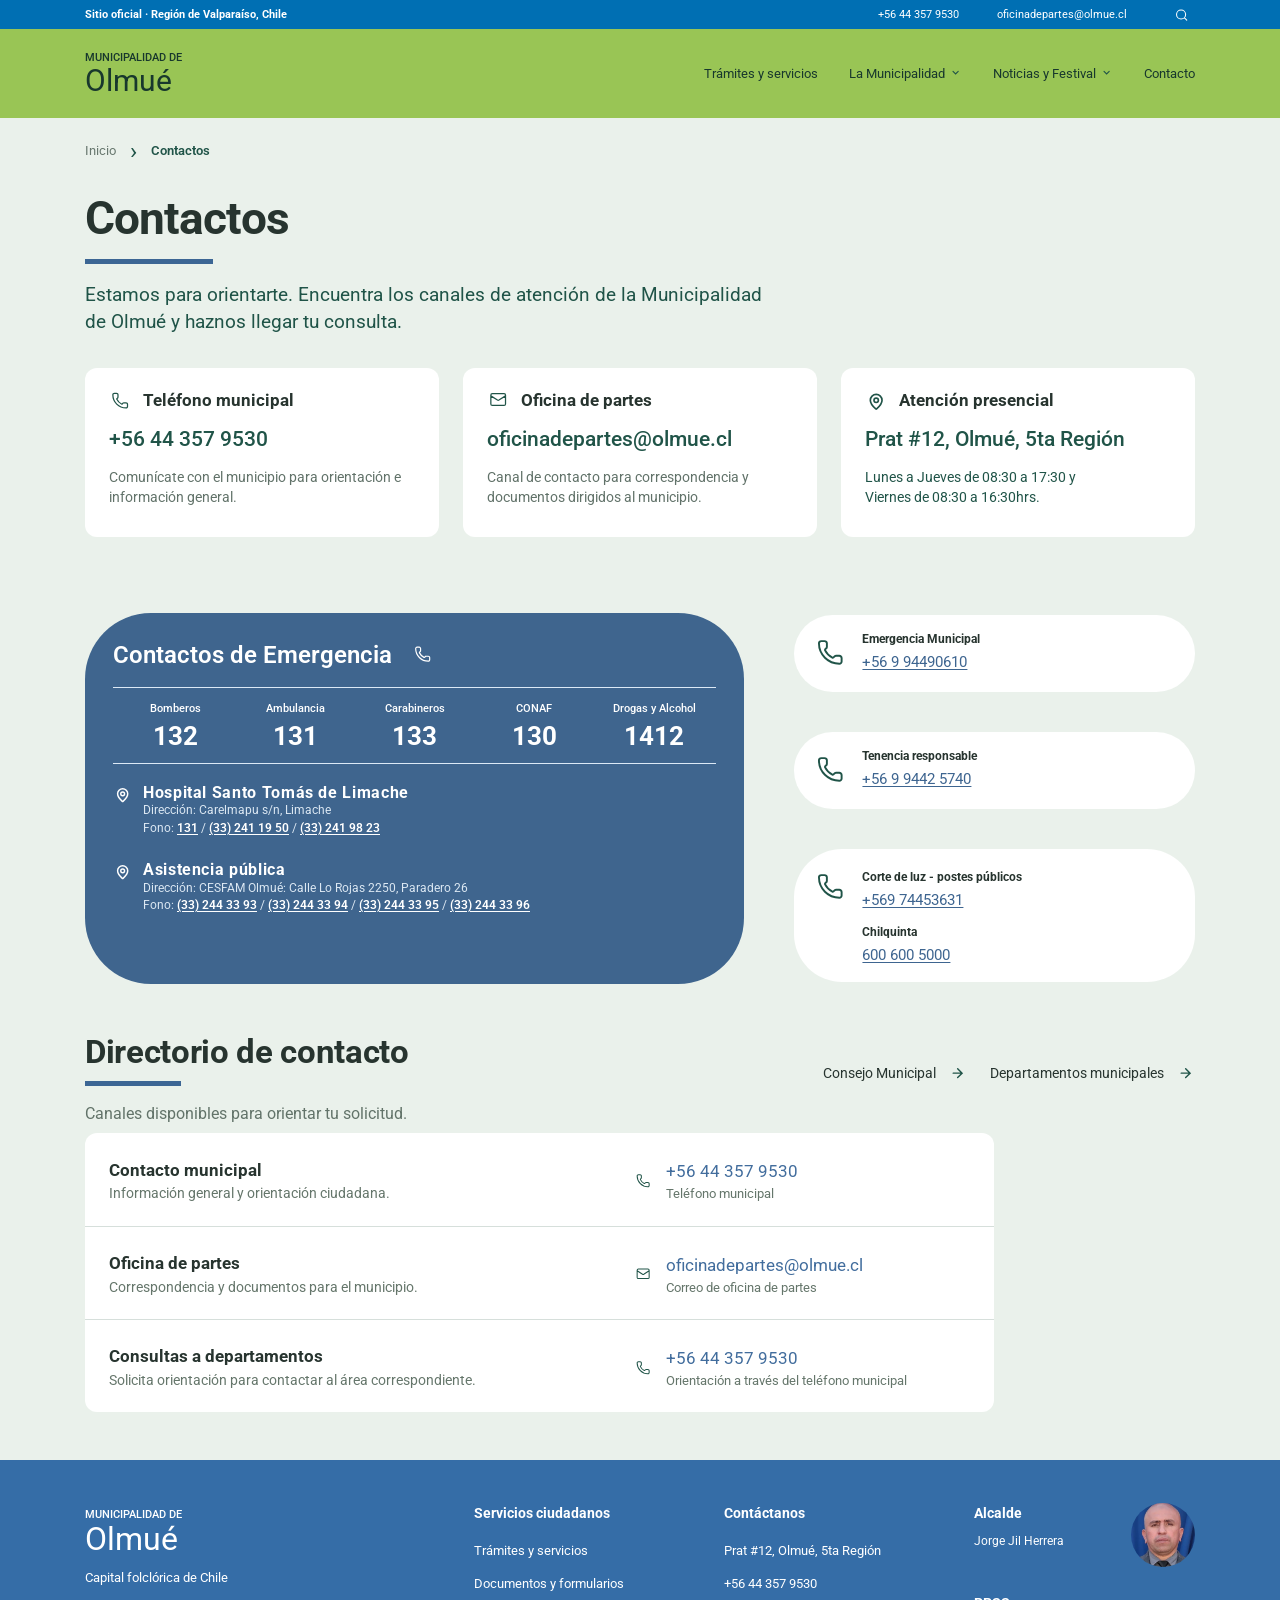
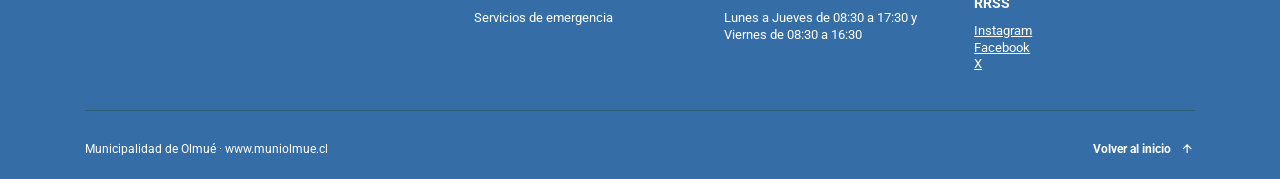
==== commit 0dccd6dd: "v4" ====
--- a/contacto.html
+++ b/contacto.html
@@ -9,16 +9,12 @@
 <title>Contactos · Municipalidad de Olmué</title>
 <link href="https://fonts.googleapis.com" rel="preconnect"/>
 <link crossorigin="" href="https://fonts.gstatic.com" rel="preconnect"/>
-<link href="https://fonts.googleapis.com/css2?family=Roboto:wght@400;500;600;700;800&amp;display=swap" rel="stylesheet"/>
-<link href="assets/home.css" rel="stylesheet"/>
-<link href="assets/contacto.css" rel="stylesheet"/>
+
 <script defer="" src="assets/shared-layout.js"></script><script defer="" src="assets/contacto.js"></script>
-<link rel="stylesheet" href="assets/mobile.css">
-</head>
+<link href="styles.css" rel="stylesheet"/></head>
 <body class="contact-page" id="inicio">
 <a class="skip-link" href="#contenido">Saltar al contenido principal</a>
 <div id="site-shell-header"></div>
-
 <main class="contact-main container" id="contenido">
 <nav aria-label="Ruta de navegación" class="contact-breadcrumb"><a href="index.html">Inicio</a><span aria-hidden="true" class="crumb-chevron">›</span><strong aria-current="page">Contactos</strong></nav>
 <section aria-labelledby="contact-heading" class="contact-intro">
--- a/styles.css
+++ b/styles.css
@@ -0,0 +1,1369 @@
+@import url("https://fonts.googleapis.com/css2?family=Roboto:wght@400;500;600;700;800&display=swap");
+
+/* =========================================
+  Hoja consolidada: home.css
+  ========================================= */
+:root{--blue:#006FB3;--blue2:#4D84BF;--green:#99C555;--red:#EA332F;--forest:#205448;--ink:#27342f;--soft:#eaf1eb;--portal:#bec5ba;--footer:#4D84BF;--radius:18px}
+*,*::before,*::after{box-sizing:border-box}
+html{scroll-behavior:smooth}
+body{margin:0;color:var(--ink);background:var(--soft);font:400 15px/1.45 Roboto,Arial,sans-serif}
+a{color:inherit}button,input{font:inherit}button{cursor:pointer}
+img{display:block;max-width:100%}[hidden]{display:none!important}
+.container{width:min(1110px,calc(100% - 80px));margin-inline:auto}
+.skip-link{position:fixed;z-index:1000;top:-80px;left:16px;background:white;padding:10px 14px}
+.skip-link:focus{top:10px}
+:focus-visible{outline:3px solid #142a78;outline-offset:3px}
+.site-header{position:relative;z-index:90}
+.utility-bar{background:var(--blue);color:#fff;font-size:11px}
+.utility-inner{height:29px;display:flex;align-items:center;justify-content:space-between;gap:20px}
+.utility-right{display:flex;align-items:center;gap:38px}
+.utility-right a{text-decoration:none;font-size:11px}
+.utility-right a:hover,.footer a:hover{text-decoration:underline}
+.utility-search{border:0;background:transparent;padding:5px;display:grid;place-items:center;margin-left:3px}
+.utility-search img{width:17px;height:17px;filter:brightness(0) invert(1)}
+.main-nav{background:var(--green);color:#fff}
+.nav-inner{height:89px;display:flex;align-items:center;justify-content:space-between;gap:24px}
+.brand{text-decoration:none;display:inline-flex;flex-direction:column;justify-content:center;color:#fff;line-height:1.02;letter-spacing:0}
+.brand span{font-size:11px;font-weight:500;line-height:1.35}
+.brand strong{font-size:30px;font-weight:400}
+.nav-links{display:flex;align-items:stretch;height:100%;gap:31px}
+.nav-link,.nav-trigger{white-space:nowrap;color:#fff;text-decoration:none;background:none;border:0;padding:0;font-size:13px;line-height:1.2;font-weight:400}
+.nav-link{display:flex;align-items:center}
+.nav-link:hover,.nav-trigger:hover,.nav-trigger[aria-expanded="true"]{text-decoration:underline;text-underline-offset:5px}
+.nav-group{position:relative;display:flex;align-items:center}
+.nav-trigger{display:flex;align-items:center;gap:4px;height:100%;}
+.nav-chevron{width:13px;height:13px;filter:brightness(0) invert(1);opacity:.82}
+.nav-dropdown{position:absolute;top:calc(100% - 4px);left:50%;transform:translateX(-50%);min-width:184px;background:white;color:var(--ink);border-radius:6px;box-shadow:0 11px 26px #152d2750;padding:8px;display:none;z-index:100}
+.nav-dropdown a{display:block;padding:10px 11px;border-radius:3px;white-space:nowrap;text-decoration:none;font-size:13px}
+.nav-dropdown a:hover,.nav-dropdown a:focus-visible{background:#e9f1e7;color:var(--forest)}
+.nav-group.open .nav-dropdown{display:block}
+.menu-backdrop{position:fixed;inset:118px 0 0;z-index:80;background:rgba(23,29,26,.28);border:0;padding:0;cursor:default}
+.menu-toggle{display:none}
+/* Buscador y carrusel */
+.intro{padding:92px 0 0}
+.intro-container{width:min(1200px,calc(100% - 48px));margin:auto;display:grid;grid-template-columns:minmax(0,1.58fr) minmax(0,1fr);gap:23px;align-items:center}
+.citizen-portal{position:relative;z-index:10;background:var(--portal);border-radius:23px;padding:18px 20px 17px;min-width:0}
+.eyebrow{display:block;font-size:10px;letter-spacing:.025em;color:#4c7893;margin-bottom:17px}
+.citizen-portal h1{font-size:16px;line-height:1.37;color:var(--forest);font-weight:700;margin:0 0 19px;max-width:100%}
+.citizen-portal form label{display:block;color:var(--forest);font-size:13px;font-weight:700;margin-bottom:8px}
+.search-field{display:flex;align-items:center;gap:10px;background:white;padding:7px 12px 7px 15px;border-radius:11px;min-height:68px}
+.search-field>img{width:21px;height:21px;flex:none}
+.search-field input{min-width:0;flex:1;width:100%;border:0;background:none;outline:0;color:var(--ink);font-size:13px}
+.search-field input::placeholder{color:#7c8780}
+.search-field:focus-within{box-shadow:0 0 0 3px #006fb383}
+.search-button{flex:none;border:0;background:#416e9e;color:white;border-radius:5px;font-size:13px;font-weight:700;padding:12px 14px;display:flex;gap:10px;align-items:center;min-height:39px}
+.search-button:hover{background:var(--blue)}
+.search-button img{filter:brightness(0) invert(1);width:17px;height:17px}
+.search-help{color:#617169;margin:7px 0 12px;font-size:11px}
+.keywords{display:flex;align-items:center;flex-wrap:nowrap;gap:6px;overflow:hidden}
+.keywords button{white-space:nowrap;flex:0 1 auto;min-width:0;border:0;background:white;color:var(--forest);border-radius:100px;padding:4px 9px;font-size:8px;font-weight:600}
+.keywords button:hover,.keywords button:focus-visible{background:#e7f4d6}
+.search-results{position:absolute;top:calc(100% + 8px);left:15px;right:15px;max-height:300px;overflow:auto;padding:13px;background:white;border:1px solid #d6ddd5;box-shadow:0 16px 30px #122a2340;border-radius:12px;z-index:20}
+.results-head{display:flex;align-items:center;justify-content:space-between;gap:12px;margin-bottom:9px;color:var(--forest);font-size:13px}
+.results-head button{background:transparent;border:0;font-size:21px;line-height:1}
+.search-results a{display:flex;justify-content:space-between;gap:12px;align-items:center;padding:9px 7px;border-top:1px solid #e5eae3;font-size:13px;text-decoration:none}
+.search-results a:hover{background:#edf3ee}
+.search-results small{color:#60746d;white-space:nowrap}
+.slider{position:relative;overflow:hidden;height:230px;border-radius:30px;isolation:isolate;background:#8b977c}
+.slide-content{display:block;width:100%;height:100%;color:white}
+.slide-image{width:100%;height:100%;object-fit:cover}
+.slide-caption{position:absolute;left:0;right:0;bottom:0;padding:28px 28px 22px;background:linear-gradient(transparent,#0009);font-size:22px;font-weight:800;text-shadow:0 1px 4px #0008}
+.slider-arrow{position:absolute;z-index:2;top:50%;transform:translateY(-50%);border:0;background:transparent;color:#fff;font-family:Arial,sans-serif;font-size:77px;line-height:.7;font-weight:200;padding:8px 3px;text-shadow:0 0 7px #141f2040}
+.slider-arrow.prev{left:4px}.slider-arrow.next{right:4px}
+.slider-arrow:hover{transform:translateY(-50%) scale(1.12)}
+/* Noticias */
+.news-section{padding-top:31px}
+.section-heading{position:relative;display:inline-block;font-size:29px;line-height:1.25;margin:0 0 31px;font-weight:700}
+.section-heading::after{content:"";position:absolute;left:0;right:0;bottom:-4px;height:5px;background:var(--red)}
+.news-grid{display:grid;grid-template-columns:repeat(4,minmax(0,1fr));gap:13px;margin:0 8px}
+.news-card{min-width:0;background:#fff;border-radius:12px;overflow:hidden;box-shadow:4px 5px 5px #263a3033;transition:transform .2s,box-shadow .2s}
+.news-card:hover{transform:translateY(-4px);box-shadow:5px 8px 12px #263a3040}
+.news-card a{display:flex;flex-direction:column;height:100%;padding:19px 21px 16px;text-decoration:none;color:var(--ink)}
+.news-card h3{font-weight:400;color:#64746c;font-size:14px;line-height:1.35;min-height:55px;margin:0 0 12px}
+.news-card>a>img{height:126px;width:100%;object-fit:cover;margin:0 0 15px}
+.card-bottom{display:flex;align-items:center;justify-content:space-between;gap:10px;border-bottom:1px solid var(--red);padding:0 0 10px;margin-top:auto;font-weight:500;font-size:14px;white-space:nowrap}
+.card-bottom img{width:18px;height:18px}
+.more-news{display:inline-flex;gap:27px;align-items:center;font-size:17px;font-weight:500;margin:29px 0 41px 0;text-underline-offset:4px}
+.more-news img{width:20px;height:20px}
+/* Informaciones municipales */
+.municipal-banner{min-height:222px;display:flex;justify-content:space-between;align-items:flex-start;gap:30px;border-radius:32px;background:linear-gradient(90deg,rgba(101,34,24,.81),rgba(151,46,23,.75)),url('assets/images/banner-paisaje.webp') center 56% / cover no-repeat;color:white;padding:35px 31px;margin-bottom:22px}
+.banner-phone{font-size:12px;text-decoration:underline;text-underline-offset:2px}
+.municipal-banner h2{font-size:23px;line-height:1.2;font-weight:600;margin:6px 0 18px;color:white}
+.banner-facts{display:flex;gap:34px;align-items:flex-start}
+.banner-facts p{display:flex;align-items:flex-start;gap:9px;margin:0;color:white;font-size:12px;line-height:1.18}
+.banner-facts img{width:19px;height:19px;filter:brightness(0) invert(1);flex:none}
+.banner-actions{display:flex;flex-direction:column;gap:9px;margin-top:51px;min-width:147px;align-items:flex-start}
+.banner-actions a{display:flex;align-items:center;gap:7px;justify-content:space-between;background:#fff;color:#9c342c;text-decoration:none;border-radius:4px;padding:9px 11px;font-size:11px;font-weight:700;white-space:nowrap;transition:transform .2s}
+.banner-actions a:hover{transform:translateX(3px)}
+.banner-actions a svg{width:15px;height:15px;flex:none;color:inherit}
+/* accesos */
+.shortcuts-section{background:var(--green);padding:43px 0 42px}
+.shortcuts-grid{display:grid;grid-template-columns:repeat(7,minmax(0,1fr));align-items:stretch;justify-content:space-between;gap:43px}
+.shortcut{min-width:0;min-height:130px;border-radius:22px;display:flex;flex-direction:column;align-items:center;justify-content:center;gap:10px;padding:16px 10px;background:#fff;color:#111;text-decoration:none;text-align:center;box-shadow:5px 8px 10px #1e362a2d;transition:transform .2s,box-shadow .2s}
+.shortcut:hover{transform:translateY(-5px);box-shadow:6px 10px 15px #1e362a44}
+.shortcut img{width:42px;height:42px;object-fit:contain}
+.shortcut span{font-size:15px;line-height:1.14;font-weight:700}
+/* números */
+.emergency-section{background:var(--soft);padding:40px 0 58px}
+.emergency-section h2{margin:0 0 37px;font-size:29px;font-weight:700}
+.emergency-grid{display:grid;grid-template-columns:repeat(4,minmax(0,1fr));gap:28px;padding:0 7px}
+.emergency-item img{width:20px;height:20px;margin-bottom:7px}
+.emergency-item h3{font-size:16px;margin:0 0 6px;font-weight:700}
+.emergency-item a{text-decoration:none;font-size:21px;font-weight:400;color:var(--forest)}
+.emergency-item a:hover{text-decoration:underline}
+.emergency-item p{color:var(--forest);margin:3px 0 0;font-size:14px}
+/* Pie */
+.footer{background:var(--footer);color:#fff;padding:43px 0 20px}
+.footer-grid{display:grid;grid-template-columns:1.48fr .9fr .9fr .92fr;gap:34px;padding-bottom:37px}
+.footer-brand .brand span{font-size:11px}.footer-brand .brand strong{font-size:32px}
+.footer-brand p{font-size:13px;margin-top:13px;color:#e3effa}
+.footer-column h2{font-size:14px;font-weight:700;margin:0 0 18px}
+.footer-column>a,.footer-column>p{display:block;font-size:13px;color:#fff;text-decoration:none;margin:0 0 16px;line-height:1.35}
+.footer-mayor a{margin:0;line-height:1.3;text-decoration:underline}
+.mayor-row{display:flex;gap:10px;align-items:flex-start;justify-content:space-between;margin-bottom:26px}
+.mayor-row p{font-size:12px;margin:0}
+.mayor-row img{width:64px;height:64px;border-radius:50%;object-fit:cover}
+.footer-mayor h2{margin-bottom:9px}
+.footer-bottom{border-top:1px solid #21554788;padding-top:30px;display:flex;align-items:center;justify-content:space-between;gap:20px;font-size:12px}
+.footer-bottom a{display:flex;gap:8px;align-items:center;text-decoration:none;font-weight:700}
+.footer-bottom a img{width:16px;height:16px;filter:brightness(0) invert(1)}
+@media(min-width:1450px){.container{width:min(1190px,calc(100% - 96px))}.intro-container{width:min(1310px,calc(100% - 48px))}}
+@media(max-width:1000px){.container{width:calc(100% - 56px)}.nav-links{gap:15px}.nav-link,.nav-trigger{font-size:12px}.intro-container{gap:16px}.citizen-portal{padding:17px}.citizen-portal h1{font-size:14px}.keywords button{font-size:7px;padding:3px 6px}.shortcuts-grid{gap:18px}.news-card a{padding:16px 13px 13px}.news-card h3{font-size:12px}.news-card>a>img{height:112px}.card-bottom{font-size:12px}.banner-facts{gap:17px}}
+@media(max-width:760px){
+ .container{width:calc(100% - 36px)}.utility-inner{height:auto;min-height:31px}.utility-inner strong{font-size:9px}.utility-right{gap:12px}.utility-right a{display:none}
+ .nav-inner{height:72px}.brand strong{font-size:27px}.menu-toggle{display:flex;width:42px;height:42px;padding:8px;border:1px solid #fff9;border-radius:5px;flex-direction:column;justify-content:space-around;align-items:center;background:transparent}.menu-toggle span{height:2px;width:23px;background:white}
+ .nav-links{display:none;position:absolute;top:100%;left:0;right:0;height:auto;padding:14px 20px 20px;background:var(--green);box-shadow:0 12px 18px #1431284d;flex-direction:column;gap:0}
+ .nav-links.mobile-open{display:flex}.nav-link,.nav-trigger{width:100%;justify-content:space-between;min-height:45px;font-size:15px;border-bottom:1px solid #ffffff59;text-decoration:none}
+ .nav-group{display:block}.nav-trigger{height:auto}.nav-dropdown{position:static;transform:none;min-width:0;box-shadow:none;border-radius:3px;margin:3px 0 9px;background:#f9fbf7}
+ .nav-dropdown a{font-size:14px;padding:10px 16px}
+ .menu-backdrop{inset:103px 0 0}
+ .intro{padding-top:32px}.intro-container{width:calc(100% - 30px);grid-template-columns:1fr;gap:18px}.citizen-portal{padding:18px;border-radius:17px}
+ .citizen-portal h1{font-size:16px}.keywords{flex-wrap:wrap}.keywords button{font-size:10px}
+ .slider{height:240px;border-radius:22px}
+ .news-section{padding-top:35px}.section-heading{font-size:25px}.news-grid{grid-template-columns:repeat(2,minmax(0,1fr));margin:0;gap:12px}.news-card h3{font-size:13px}.news-card>a>img{height:145px}.card-bottom{font-size:12px}
+ .more-news{margin:25px 0 29px}
+ .municipal-banner{border-radius:20px;min-height:260px;padding:25px 20px;display:block}.banner-facts{flex-wrap:wrap;gap:15px}.banner-actions{margin-top:22px;flex-direction:row;flex-wrap:wrap}
+ .shortcuts-section{padding:32px 0}.shortcuts-grid{grid-template-columns:repeat(4,1fr);gap:14px}.shortcut{min-height:114px;border-radius:16px}.shortcut img{width:38px;height:38px}.shortcut span{font-size:12px}
+ .emergency-section{padding:35px 0 46px}.emergency-section h2{font-size:25px}.emergency-grid{grid-template-columns:repeat(2,1fr);gap:28px}.emergency-item h3{font-size:14px}.emergency-item a{font-size:20px}
+ .footer-grid{grid-template-columns:repeat(2,minmax(0,1fr));gap:35px 20px}.footer-bottom{align-items:flex-start}
+}
+@media(max-width:420px){.search-field{padding:5px;gap:7px}.search-field>img{margin-left:4px;width:18px}.search-field input{font-size:12px}.search-button{font-size:12px;padding:10px 9px;gap:5px}.slider{height:195px}.news-card a{padding:12px 10px}.news-card h3{font-size:11px}.news-card>a>img{height:105px}.card-bottom{font-size:11px}.shortcuts-grid{grid-template-columns:repeat(3,minmax(0,1fr));gap:12px}.emergency-grid{gap:22px}.footer-grid{grid-template-columns:1fr 1fr}.footer-bottom{font-size:10px}}
+@media(prefers-reduced-motion:reduce){*,*::before,*::after{scroll-behavior:auto!important;transition:none!important}}
+
+/* Las cabeceras y pies compartidos no heredan estilos de páginas pendientes de rediseño. */
+.site-header .utility-bar,.site-header .main-nav{color:#fff}
+.footer .footer-column h2,.footer .footer-mayor h2{color:#fff}
+.footer .footer-bottom a{color:#fff}
+
+
+/* =========================================
+  Hoja consolidada: contacto.css
+  ========================================= */
+/* Contactos · diseño de escritorio tomado del PNG de Figma.
+   Los valores de contacto deben verificarse antes de publicar. */
+.contact-main .container{width:min(1280px,calc(100% - 160px))}
+.contact-main{padding-bottom:48px}
+.contact-breadcrumb{display:flex;align-items:center;gap:14px;margin-top:22px;font-size:13px;min-height:22px}
+.contact-breadcrumb a{text-decoration:none;color:#68786f}
+.contact-breadcrumb a:hover{text-decoration:underline}
+.crumb-chevron{color:#205448;font-size:24px;line-height:.7}
+.contact-breadcrumb strong{font-weight:600;color:#205448}
+.contact-intro{margin-top:30px}
+.contact-intro h1{font-size:46px;line-height:1.16;font-weight:700;letter-spacing:-.02em;margin:0 0 14px}
+.contact-accent{width:128px;height:5px;background:#3c6694}
+.contact-intro>p{margin:18px 0 32px;font-size:19px;line-height:1.4;color:var(--forest)}
+.contact-top-grid{display:grid;grid-template-columns:repeat(3,minmax(0,1fr));gap:24px}
+.contact-top-card{background:#fff;border-radius:12px;padding:22px 24px 21px;min-height:169px;min-width:0}
+.contact-top-card h2{display:flex;align-items:center;gap:12px;font-size:17px;font-weight:700;margin:0 0 15px;line-height:1.25}
+.contact-top-card h2 img{width:22px;height:22px;object-fit:contain;flex:none}
+.contact-card-value{display:block;min-width:0;color:var(--forest);font-size:21px;line-height:1.2;font-weight:500;margin:0 0 15px;overflow-wrap:anywhere;text-decoration:none}
+.contact-top-card a.contact-card-value:hover{text-decoration:underline}
+.contact-top-card>p:not(.contact-card-value){font-size:14px;line-height:1.45;color:#617269;margin:0}
+.contact-top-card>p.schedule{color:var(--forest);font-size:14px}
+.contact-emergency-layout{display:grid;grid-template-columns:minmax(0,642px) minmax(0,388px);gap:100px;align-items:start;margin-top:76px}
+.emergency-panel{background:#3f658e;border-radius:66px;min-height:371px;padding:28px 28px 30px;color:white}
+.emergency-panel h2{display:flex;align-items:center;gap:20px;font-size:24px;font-weight:600;line-height:1.2;margin:0 0 18px}
+.emergency-panel h2 img{width:21px;height:21px;filter:brightness(0) invert(1)}
+.emergency-stats{border-block:1px solid #dce9f6;display:grid;grid-template-columns:repeat(5,minmax(0,1fr));text-align:center;gap:5px;padding:13px 5px 12px}
+.emergency-stats div{min-width:0}
+.emergency-stats span{display:block;white-space:nowrap;font-size:13px;font-weight:500;margin:0 0 6px}
+.emergency-stats a{display:block;font-size:26px;font-weight:700;line-height:1.05;color:white;text-decoration:none}
+.emergency-panel a:hover{text-decoration:underline}
+.emergency-locations{display:flex;flex-direction:column;gap:24px;margin-top:20px}
+.emergency-place{display:flex;align-items:flex-start;gap:11px}
+.emergency-place>img{width:19px;height:19px;filter:brightness(0) invert(1);flex:none;margin-top:1px}
+.emergency-place h3{font-size:16px;line-height:1.12;letter-spacing:.04em;margin:0;font-weight:700}
+.emergency-place p{font-size:12px;color:#dce8f3;line-height:1.3;margin:2px 0 0}
+.emergency-place a{color:#fff;text-decoration:underline;text-underline-offset:2px;font-weight:600}
+.emergency-side-list{display:flex;flex-direction:column;gap:40px;padding-top:2px}
+.emergency-pill{display:flex;align-items:center;gap:15px;padding:15px 19px;background:white;border-radius:48px;min-height:77px}
+.emergency-pill>img{width:34px;height:34px;flex:none}
+.emergency-pill h3{font-size:12px;font-weight:700;margin:0 0 6px;line-height:1.2}
+.emergency-pill a{font-size:15px;line-height:1.3;color:#3e6590;text-decoration:underline;text-underline-offset:2px}
+.emergency-pill-tall{min-height:122px;align-items:flex-start;padding-top:21px}
+.emergency-pill-tall h3:not(:first-child){margin-top:13px}
+.contact-directory{margin-top:49px}
+.directory-top{display:flex;align-items:flex-start;justify-content:space-between;gap:30px}
+.directory-headings h2{font-size:33px;line-height:1.17;font-weight:700;letter-spacing:-.01em;margin:0 0 10px}
+.directory-headings .contact-accent{width:96px;height:5px}
+.directory-headings p{margin:16px 0 8px;color:#627369;font-size:16px}
+.directory-quicklinks{display:flex;align-items:center;gap:47px;margin-top:30px}
+.directory-quicklinks a{display:flex;align-items:center;gap:23px;text-decoration:none;white-space:nowrap;font-size:16px;color:var(--ink)}
+.directory-quicklinks a:hover span{text-decoration:underline}
+.directory-quicklinks img{width:19px;height:19px;flex:none}
+.directory-list{width:min(909px,100%);background:#fff;border-radius:12px;overflow:hidden}
+.directory-row{display:grid;grid-template-columns:minmax(0,1.2fr) minmax(0,.8fr);min-height:93px;gap:20px;padding:21px 24px 18px;align-items:center}
+.directory-row+.directory-row{border-top:1px solid #d6dfdb}
+.directory-row h3{margin:0 0 5px;font-size:17px;line-height:1.2}
+.directory-row p{margin:0;color:#65766b;font-size:14px;line-height:1.25}
+.directory-method{display:flex;align-items:center;gap:14px;min-width:0}
+.directory-method img{width:18px;height:18px;flex:none}
+.directory-method a{color:#426d9d;text-decoration:none;white-space:nowrap;font-size:17px;line-height:1.3}
+.directory-method a:hover{text-decoration:underline}
+.directory-method p{margin-top:2px;font-size:13px}
+@media(max-width:1290px){
+ .contact-main .container{width:calc(100% - 90px)}
+ .contact-emergency-layout{gap:50px;grid-template-columns:minmax(0,1.35fr) minmax(0,.82fr)}
+ .emergency-stats span{font-size:11px}
+ .directory-quicklinks{gap:23px}.directory-quicklinks a{gap:12px;font-size:14px}
+}
+/* Responsive general del proyecto se abordará después; estas reglas solo evitan cortes críticos. */
+@media(max-width:920px){
+ .contact-main .container{width:calc(100% - 55px)}
+ .contact-emergency-layout{grid-template-columns:1fr;gap:20px}.emergency-side-list{display:grid;grid-template-columns:repeat(3,minmax(0,1fr));gap:12px}
+ .emergency-pill{min-width:0;padding:12px;gap:8px}.emergency-pill>img{width:21px;height:21px}.emergency-pill a{font-size:12px}
+ .directory-top{display:block}.directory-quicklinks{margin:0 0 22px}
+ .contact-intro>p .desktop-break{display:none}
+ .contact-top-card{padding:18px 12px}.contact-card-value{font-size:16px}
+}
+
+
+/* =========================================
+  Hoja consolidada: departamentos.css
+  ========================================= */
+/* Departamentos — escritorio. Todos los selectores se limitan a dept-page.
+   No modifica el header/footer compartidos. */
+.dept-page{background:#fff;font-family:Roboto,Arial,sans-serif;color:#26352e}
+.dept-page .dept-container{width:min(1190px,calc(100% - 96px));margin:0 auto}
+.dept-page .dept-intro{background:#eaf1eb;padding:19px 0 42px}
+.dept-page .dept-breadcrumb{display:flex;align-items:center;gap:15px;font-size:12px;color:#6d7f76;margin:0 0 33px}
+.dept-page .dept-breadcrumb a{text-decoration:none;color:#6d7f76}
+.dept-page .dept-breadcrumb a:hover{text-decoration:underline}
+.dept-page .dept-breadcrumb [aria-current="page"]{color:#205448;font-weight:700}
+.dept-page .dept-intro h1{font-size:45px;line-height:1.12;letter-spacing:-.7px;margin:0 0 17px;font-weight:700;color:#26352e}
+.dept-page .dept-intro p{font-size:19px;line-height:1.45;margin:0;color:#305e51;max-width:1080px}
+.dept-page .dept-directory{background:#fff;padding:54px 0 62px}
+.dept-page .dept-eyebrow{font-size:11px;font-weight:700;color:#4b75a0;letter-spacing:.01em;display:block;margin-bottom:9px}
+.dept-page .dept-directory h2{font-size:32px;line-height:1.15;font-weight:700;color:#26352e;margin:0 0 12px}
+.dept-page .dept-subtitle{color:#687a70;font-size:15px;margin:0 0 27px}
+.dept-page .dept-tools{display:flex;align-items:center;justify-content:space-between;gap:24px;margin-bottom:42px}
+.dept-page .dept-search{height:57px;border:1px solid #d4dfd8;border-radius:9px;display:flex;align-items:center;gap:12px;width:min(720px,75%);padding:4px 5px 4px 10px;margin:0;background:#fff}
+.dept-page .dept-search:focus-within{box-shadow:0 0 0 3px #006fb329}
+.dept-page .dept-search>img{height:22px;width:22px;flex:none;opacity:.9}
+.dept-page .dept-search input{width:100%;min-width:0;flex:1;border:0;outline:0;font:400 14px Roboto,Arial,sans-serif;color:#25352f;background:transparent;padding:7px 0}
+.dept-page .dept-search input::placeholder{color:#7a8780}
+.dept-page .dept-search-button{display:flex;align-items:center;gap:12px;min-width:112px;justify-content:center;background:#3c6592;border:0;color:#fff;border-radius:5px;height:47px;padding:0 14px;font-size:14px;font-weight:500;cursor:pointer}
+.dept-page .dept-search-button:hover{background:#006fb3}
+.dept-page .dept-search-button img{width:18px;height:18px;filter:brightness(0) invert(1)}
+.dept-page .dept-count{font-size:13px;color:#7a857f;white-space:nowrap;margin:0}
+.dept-page .dept-card-rows{width:min(952px,100%);margin:0 auto;display:flex;flex-direction:column;gap:29px;min-height:0}
+.dept-page .dept-row{display:flex;align-items:stretch;gap:21px;width:100%;min-width:0;transition:gap 1.05s ease}
+.dept-page .dept-card{display:flex;flex:0 0 calc((100% - 42px) / 3);box-sizing:border-box;min-width:0;flex-direction:column;align-self:stretch;border:1px solid #d8e3da;border-radius:12px;background:#fff;padding:22px 21px 17px;min-height:210px;overflow:hidden;transition:flex-grow 1.05s cubic-bezier(.22,.75,.18,1),flex-basis 1.05s cubic-bezier(.22,.75,.18,1),padding 1.05s cubic-bezier(.22,.75,.18,1),border-color .4s ease}
+.dept-page .dept-card.is-open{flex:0 0 calc(100% - var(--dept-siblings, 2) * 73px);min-height:210px;border-color:#d2ddd5}
+.dept-page .dept-row.has-open .dept-card:not(.is-open){flex:0 0 52px;padding:22px 8px;overflow:hidden}
+.dept-page .dept-row.has-open .dept-card:not(.is-open) .dept-icon{flex:none;margin:auto}
+.dept-page .dept-row.has-open .dept-card:not(.is-open) .dept-title,
+.dept-page .dept-row.has-open .dept-card:not(.is-open) .dept-action,
+.dept-page .dept-row.has-open .dept-card:not(.is-open) .dept-details{display:none}
+.dept-page .dept-card-head{display:flex;flex-direction:column;min-width:0;min-height:124px;transition:min-height 1.05s cubic-bezier(.22,.75,.18,1)}
+.dept-page .dept-card.is-open .dept-card-head{min-height:0}
+.dept-page .dept-icon{display:grid;place-items:center;width:46px;height:46px;background:#e8f1eb;color:#205448;border-radius:10px;flex:none;margin-bottom:16px}
+.dept-page .dept-icon svg{height:26px;width:26px;stroke:#205448;fill:none;stroke-width:1.75;stroke-linecap:round;stroke-linejoin:round}
+.dept-page .dept-title{font-size:21px;font-weight:700;line-height:1.14;color:#27352f;max-width:100%;margin:0 0 16px;overflow-wrap:break-word}
+.dept-page .dept-action{display:flex;align-items:center;justify-content:space-between;gap:13px;width:100%;border:0;border-top:1px solid #dfe7df;background:transparent;color:#354840;padding:12px 0 0;text-align:left;font:500 14px/1.3 Roboto,Arial,sans-serif;cursor:pointer;margin-top:auto}
+.dept-page .dept-action:hover span,.dept-page .dept-action:focus-visible span{text-decoration:underline;font-weight:700}
+.dept-page .dept-action img{width:21px;height:21px;flex:none}
+.dept-page .dept-card.is-open .dept-action{order:2;margin-top:20px}
+.dept-page .dept-details{display:grid;grid-template-rows:0fr;opacity:0;visibility:hidden;font-size:14px;line-height:1.55;color:#40514a;max-width:100%;transition:grid-template-rows 1.05s cubic-bezier(.22,.75,.18,1),opacity .45s ease,visibility 0s linear 1.05s}
+.dept-page .dept-details-inner{min-height:0;overflow:hidden;padding:0 1px}
+.dept-page .dept-card.is-open .dept-details{grid-template-rows:1fr;opacity:1;visibility:visible;transition:grid-template-rows 1.05s cubic-bezier(.22,.75,.18,1),opacity .5s ease .18s,visibility 0s}
+.dept-page .dept-details p{margin:0 0 15px}
+.dept-page .dept-details h4{margin:15px 0 10px;font-size:15px;color:#273b32}
+.dept-page .dept-details ul{margin:0 0 18px;padding-left:23px}
+.dept-page .dept-details li{margin:0 0 9px}
+.dept-page .dept-details li::marker{color:#205448}
+.dept-page .dept-details .dept-note{margin-top:13px;background:#eaf1eb;border-radius:8px;padding:12px 14px;color:#416255;font-size:12px}
+.dept-page .dept-empty{width:min(952px,100%);margin:0 auto;border:1px solid #d9e3d9;padding:28px;border-radius:10px;text-align:center}
+.dept-page .dept-empty h3{margin:0 0 8px;font-size:21px}
+.dept-page .dept-empty p{margin:0 0 15px;color:#65786c}
+.dept-page .dept-empty button{background:#3c6592;border:0;border-radius:6px;color:#fff;padding:10px 18px}
+.dept-page .nav-group[data-menu="municipalidad"] .nav-trigger{text-decoration:underline;text-underline-offset:6px}
+@keyframes dept-appear{from{opacity:0;transform:translateY(-5px)}to{opacity:1;transform:translateY(0)}}
+@media (prefers-reduced-motion:reduce){.dept-page .dept-card,.dept-page .dept-card-head,.dept-page .dept-row,.dept-page .dept-details{transition:none}}
+.dept-page .visually-hidden{position:absolute!important;width:1px!important;height:1px!important;padding:0!important;margin:-1px!important;overflow:hidden!important;clip:rect(0,0,0,0)!important;white-space:nowrap!important;border:0!important}
+/* Se pospone rediseño móvil; esta única protección evita cortar el contenido. */
+@media (max-width:800px){.dept-page .dept-container{width:calc(100% - 36px)}.dept-page .dept-intro h1{font-size:36px}.dept-page .dept-intro p{font-size:16px}.dept-page .dept-tools{align-items:stretch;flex-direction:column;gap:12px}.dept-page .dept-search{width:100%}.dept-page .dept-row{gap:10px}.dept-page .dept-card{flex:1 1 0;padding:13px;min-height:170px}.dept-page .dept-title{font-size:16px}.dept-page .dept-row.has-open .dept-card:not(.is-open){flex-basis:26px;padding:10px 3px}.dept-page .dept-row.has-open .dept-card:not(.is-open) .dept-icon{width:22px;height:22px}.dept-page .dept-row.has-open .dept-card:not(.is-open) .dept-icon svg{width:16px;height:16px}}
+
+/* Pictogramas extraídos del SVG original de identidad municipal. */
+.dept-page .dept-original-pictogram{width:27px;height:27px;object-fit:contain;display:block;max-width:100%}
+
+
+/* =========================================
+  Hoja consolidada: documentos.css
+  ========================================= */
+/* Página de Documentos — escritorio. Solo clases docs-*; sin alterar el header/footer. */
+.docs-page {background:#fff;color:#27372f;font-family:Roboto,Arial,sans-serif}
+.docs-page .docs-container{width:min(1110px,calc(100% - 98px));margin:0 auto}
+.docs-page .docs-hero{background:#eaf1eb;padding:20px 0 39px}
+.docs-page .docs-breadcrumb{display:flex;align-items:center;gap:15px;margin:0 0 30px;color:#6e8176;font-size:12px}
+.docs-page .docs-breadcrumb a{color:#5c7690;text-decoration:none}
+.docs-page .docs-breadcrumb a:hover{text-decoration:underline}
+.docs-page .docs-breadcrumb strong{font-weight:700;color:#205448}
+.docs-page .docs-eyebrow{font-size:11px;font-weight:700;color:#47759e;letter-spacing:.02em;margin:0 0 10px}
+.docs-page .docs-hero h1{font-size:43px;line-height:1.08;font-weight:700;letter-spacing:-.5px;margin:0 0 16px;color:#27372f}
+.docs-page .docs-description{font-size:18px;line-height:1.44;color:#345f52;max-width:740px;margin:0}
+.docs-page .docs-catalog{background:#fff;padding:35px 0 54px}
+.docs-page .docs-form{margin:0}
+.docs-page .docs-form label{font-size:12px;font-weight:700;display:block;margin-bottom:8px}
+.docs-page .docs-search-row{display:flex;align-items:stretch;gap:13px}
+.docs-page .docs-input-wrap{min-height:43px;border:1px solid #d6dfd9;border-radius:6px;display:flex;align-items:center;gap:12px;padding:0 14px;min-width:0;flex:1;background:#fff}
+.docs-page .docs-input-wrap:focus-within{outline:2px solid #006fb344;outline-offset:1px}
+.docs-page .docs-input-wrap>img{width:18px;height:18px;opacity:.84}
+.docs-page .docs-input-wrap input{width:100%;font:400 14px Roboto,Arial,sans-serif;color:#27372f;outline:0;background:transparent;border:0;padding:10px 0}
+.docs-page .docs-input-wrap input::placeholder{color:#869189}
+.docs-page .docs-search-button{min-width:107px;border:0;background:#205448;color:#fff;border-radius:5px;display:flex;align-items:center;justify-content:center;gap:12px;padding:8px 15px;font-size:14px;font-weight:500;transition:transform .24s ease,opacity .24s ease}
+.docs-page .docs-search-button:hover{transform:scale(1.035);opacity:.82}
+.docs-page .docs-search-button img{width:17px;height:17px;filter:brightness(0) invert(1)}
+.docs-page .docs-disclaimer{background:#f5f6f2;color:#748179;padding:13px 16px;border-radius:4px;font-size:12px;line-height:1.3;margin:23px 0 26px;display:flex;gap:10px;align-items:center}
+.docs-page .docs-disclaimer svg{width:16px;height:16px;flex:none;fill:none;stroke:#6b8376;stroke-width:1.8;stroke-linecap:round}
+.docs-page .docs-layout{display:grid;grid-template-columns:215px minmax(0,1fr);gap:28px;align-items:start}
+.docs-page .docs-sidebar h2,.docs-page .docs-results-head h2{font-size:16px;line-height:1.3;margin:0 0 15px;font-weight:700;color:#27372f}
+.docs-page .docs-results-head{min-height:37px;display:flex;align-items:flex-start;justify-content:space-between;gap:20px}
+.docs-page .docs-results-head h2{margin:0}
+.docs-page #docs-count{color:#78877e;font-size:12px;white-space:nowrap;margin-top:2px}
+.docs-page .docs-categories{display:flex;flex-direction:column;gap:3px}
+.docs-page .docs-cat{background:#fff;min-height:42px;width:100%;padding:8px 13px;border:0;border-radius:5px;text-align:left;color:#356457;display:flex;gap:12px;justify-content:space-between;align-items:center;font-size:12px;font-weight:400;transition:background .2s ease,color .2s ease}
+.docs-page .docs-cat:hover{background:#eff5ee}
+.docs-page .docs-cat[aria-pressed="true"]{background:#e9f1eb;font-weight:700}
+.docs-page .docs-cat-number{font-size:12px;white-space:nowrap}
+.docs-page .docs-download-info{background:#f6f6f3;border-radius:10px;margin-top:24px;padding:17px 16px 18px;color:#334139}
+.docs-page .docs-download-info svg{width:21px;height:21px;fill:none;stroke:#205448;stroke-width:1.6;stroke-linecap:round;stroke-linejoin:round;margin-bottom:11px}
+.docs-page .docs-download-info h3{font-size:14px;line-height:1.2;margin:0 0 8px}
+.docs-page .docs-download-info p{font-size:12px;line-height:1.42;color:#75837a;margin:0 0 12px}
+.docs-page .docs-download-info p:last-child{margin-bottom:0}
+.docs-page .docs-file-section{margin:0 0 27px}
+.docs-page .docs-group-heading{display:flex;gap:12px;align-items:flex-start;margin-bottom:12px}
+.docs-page .docs-group-icon{display:inline-flex;width:20px;height:27px;justify-content:center;align-items:center;flex:none;color:#245849}
+.docs-page .docs-group-icon svg{width:20px;height:22px}
+.docs-page .docs-group-main{flex:1;min-width:0}
+.docs-page .docs-group-main h3{font-size:19px;line-height:1.2;font-weight:700;color:#265a4e;margin:0 0 3px}
+.docs-page .docs-group-main p{font-size:12px;color:#76867c;line-height:1.3;margin:0}
+.docs-page .docs-group-count{white-space:nowrap;color:#7c8980;font-size:12px;padding-top:13px}
+.docs-page .docs-file-list{border:1px solid #d8e1d9;border-radius:9px;overflow:hidden;background:#fff}
+.docs-page .docs-file-row{display:flex;align-items:center;gap:14px;min-height:74px;padding:12px 18px;border-bottom:1px solid #dce4de}
+.docs-page .docs-file-row:last-child{border-bottom:0}
+.docs-page .docs-file-icon{background:#e8f1eb;border-radius:5px;display:grid;place-items:center;width:35px;height:37px;flex:none}
+.docs-page .docs-file-icon img{width:22px;height:22px}
+.docs-page .docs-file-info{flex:1;min-width:0}
+.docs-page .docs-file-info h4{font-size:14px;font-weight:700;margin:0 0 5px;line-height:1.2;color:#2b3c33}
+.docs-page .docs-file-info p{font-size:12px;color:#7e8b82;line-height:1.3;margin:0}
+.docs-page .docs-file-format{min-width:56px;text-align:center;padding:5px 8px;border-radius:4px;background:#f5f6f2;font-size:11px;color:#526e60;font-weight:700}
+.docs-page .docs-download-button{display:inline-flex;align-items:center;justify-content:center;color:#fff;background:#205448;border-radius:4px;min-width:114px;min-height:39px;text-decoration:none;font-size:13px;font-weight:500;padding:9px 16px;transition:transform .27s cubic-bezier(.2,.65,.2,1),opacity .27s ease;transform-origin:center}
+.docs-page .docs-download-button:hover,.docs-page .docs-download-button:focus-visible{transform:scale(1.065);opacity:.78}
+.docs-page .docs-results-foot{font-size:12px;color:#7b8980;text-align:center;margin:12px 0 0}
+.docs-page .docs-empty{border:1px solid #dce5de;background:#f8faf8;border-radius:9px;padding:32px;text-align:center}
+.docs-page .docs-empty h3{font-size:18px;margin:0 0 8px;color:#27372f}
+.docs-page .docs-empty p{font-size:13px;color:#657a6d;margin:0 0 20px}
+.docs-page .docs-empty button{font:500 13px Roboto,Arial,sans-serif;color:#fff;background:#205448;border:0;border-radius:5px;padding:12px 15px}
+.docs-page .docs-orient{background:#fff;border-top:1px solid #e0e7e0;padding:39px 0 42px}
+.docs-page .docs-orient-head{display:flex;justify-content:space-between;gap:22px;align-items:center;margin-bottom:22px}
+.docs-page .docs-orient-head h2{font-size:27px;line-height:1.2;color:#27372f;font-weight:700;margin:0 0 9px}
+.docs-page .docs-orient-head p{font-size:13px;color:#76857d;margin:0}
+.docs-page .docs-contact-link{display:inline-flex;align-items:center;gap:35px;white-space:nowrap;text-decoration:none;font-size:13px;font-weight:500}
+.docs-page .docs-contact-link:hover{text-decoration:underline;text-underline-offset:4px}
+.docs-page .docs-contact-link img{width:19px;height:19px}
+.docs-page .docs-contact-panel{display:grid;grid-template-columns:repeat(4,minmax(0,1fr));gap:30px;background:#eaf1eb;border-radius:9px;padding:24px 21px}
+.docs-page .docs-contact-panel img{height:19px;width:19px;margin-bottom:8px}
+.docs-page .docs-contact-panel h3{font-size:14px;line-height:1.2;margin:0 0 9px;color:#27372f}
+.docs-page .docs-contact-panel a,.docs-page .docs-contact-panel p{font-size:13px;line-height:1.45;color:#2e6656;text-decoration:none;margin:0}
+.docs-page .docs-contact-panel a:hover{text-decoration:underline}
+/* Se mantiene el diseño de escritorio; la versión móvil se trabajará por separado. */
+@media(max-width:800px){.docs-page .docs-container{width:calc(100% - 36px)}.docs-page .docs-layout{grid-template-columns:170px minmax(0,1fr);gap:15px}.docs-page .docs-file-row{padding:10px;gap:8px}.docs-page .docs-download-button{min-width:auto}.docs-page .docs-contact-panel{gap:12px}}
+@media(prefers-reduced-motion:reduce){.docs-page .docs-download-button,.docs-page .docs-search-button,.docs-page .docs-cat{transition:none}}
+
+
+/* =========================================
+  Hoja consolidada: festival.css
+  ========================================= */
+/* Festival del Huaso · maqueta exclusivamente de escritorio.
+   El header/footer se montan desde el mismo shared-layout.js que usa todo el sitio. */
+.festival-page{background:#fff}
+/* Color rojo ceremonial propio de esta página; no altera el componente global. */
+.festival-page .utility-bar{background:#EA332F}
+.festival-breadcrumb{background:var(--soft)}
+.festival-breadcrumb-inner{min-height:55px;display:flex;align-items:center;gap:13px;font-size:12px;color:#5e7580}
+.festival-breadcrumb a{text-decoration:none;color:#46768b}
+.festival-breadcrumb a:hover{text-decoration:underline}
+.festival-breadcrumb img{height:14px;width:14px}
+.festival-breadcrumb [aria-current="page"]{color:var(--red)}
+.festival-hero{background:#ea5c58;color:white;padding:24px 0 69px}
+.festival-hero-grid{display:grid;grid-template-columns:minmax(0, .79fr) minmax(0,1.19fr);gap:44px;align-items:start}
+.festival-hero-copy{min-width:0}
+.festival-eyebrow{font-weight:700;font-size:11px;line-height:1.2;margin:0 0 20px}
+.festival-hero h1{font-size:49px;line-height:1.08;letter-spacing:-.6px;font-weight:700;color:white;margin:0 0 18px}
+.festival-hero-lead{font-size:21px;font-weight:400;line-height:1.45;max-width:435px;margin:0 0 23px}
+.festival-hero-description{font-size:14px;line-height:1.48;max-width:435px;margin:0 0 21px}
+.festival-documents{display:flex;flex-direction:column;gap:16px;align-items:flex-start}
+.festival-doc{display:inline-flex;max-width:100%;align-items:center;min-height:28px;border-radius:99px;padding:7px 13px;text-decoration:none;box-shadow:0 3px 4px #6f2e234c;font-size:12px;font-weight:700;line-height:1.16;transition:background-color .15s,color .15s,transform .15s}
+.festival-doc:hover{transform:translateY(-1px)}
+.festival-doc-light{background:white;color:var(--blue);min-height:26px;font-size:11px;padding:5px 12px}
+.festival-doc-light:hover{background:#edf6ff;text-decoration:underline}
+.festival-doc-blue{background:#006FB3;color:#fff;min-height:42px;padding:9px 16px}
+.festival-doc-blue:hover{background:#8acb46;color:#fff}
+.festival-hero-photo{width:100%;margin:0;border-radius:18px;overflow:hidden;aspect-ratio:1.52/1;margin-top:27px}
+.festival-hero-photo img{width:100%;height:100%;object-fit:cover}
+.festival-links-section{padding:50px 0 26px;background:white}
+.festival-links-grid{display:grid;grid-template-columns:1fr 1fr 1fr;align-items:center;justify-content:space-between;gap:28px}
+.festival-main-link{appearance:none;border:0;border-radius:100px;padding:0 22px;min-height:74px;display:inline-flex;gap:20px;justify-content:center;align-items:center;text-decoration:none;font:400 22px/1.1 Roboto,Arial,sans-serif;white-space:nowrap;text-align:center;cursor:pointer;transition:width .28s ease,background-color .15s,box-shadow .15s}
+.festival-main-link svg{width:25px;height:25px;flex:none;fill:none;stroke:currentColor;stroke-width:2.2;stroke-linecap:round;stroke-linejoin:round}
+.festival-main-red{justify-self:start;background:#db453a;color:white;width:251px;max-width:100%}
+.festival-main-red:hover,.festival-main-red:focus-visible{width:328px;background:#ed6357;box-shadow:0 6px 14px #bd413024}
+.festival-main-green{justify-self:center;border:5px solid #86c444;color:#81bc3c;background:white;min-width:271px;padding:8px 16px}
+.festival-main-green:hover{color:#fff;background:#86c444}
+.festival-main-blue{justify-self:end;background:#0879bd;color:#fff;width:303px;max-width:100%}
+.festival-main-blue:hover,.festival-main-blue:focus-visible{width:350px;background:#4d84bf;box-shadow:0 6px 14px #0b538525}
+.festival-related{background:white;padding:0 0 16px}
+.festival-related h2,.festival-gallery h2{font-size:29px;line-height:1.2;font-weight:700;margin:10px 0 38px;color:#EA332F}
+.festival-news-grid{display:grid;grid-template-columns:repeat(3,minmax(0,303px));gap:24px;justify-content:space-between;padding:0 10px}
+.festival-news-card{display:flex;flex-direction:column;min-width:0;min-height:300px;background:white;border-radius:11px;overflow:hidden;box-shadow:4px 5px 7px #25322a42}
+.festival-news-card>img{width:100%;height:166px;object-fit:cover}
+.festival-news-card-content{padding:19px 20px 15px;display:flex;flex-direction:column;flex:1}
+.festival-news-card h3{font-size:18px;font-weight:700;line-height:1.33;margin:0 0 14px;color:var(--ink)}
+.festival-news-card a{display:flex;align-items:center;justify-content:space-between;gap:15px;border-top:1px solid #dfe6de;margin-top:auto;padding-top:12px;color:var(--blue);text-decoration:none;font-size:14px;font-weight:500}
+.festival-news-card a:hover,.festival-news-card a:focus-visible{color:var(--ink)}
+.festival-news-card a:hover span,.festival-news-card a:focus-visible span{font-weight:700;text-decoration:underline;text-underline-offset:3px}
+.festival-news-card a img{width:21px;height:21px;filter:invert(33%) sepia(86%) saturate(2045%) hue-rotate(169deg) brightness(91%)}
+.festival-news-card a:hover img{transform:translateX(3px)}
+.festival-more-news{display:flex;justify-content:flex-end;margin:52px 0 35px}
+.festival-more-news a{display:inline-flex;align-items:center;gap:25px;font-weight:500;font-size:18px;text-decoration:underline;text-underline-offset:4px}
+.festival-more-news a:hover{font-weight:700}
+.festival-more-news img{width:23px;height:23px}
+.festival-gallery{background:#fff;padding:0 0 24px}
+.festival-gallery h2{color:var(--blue);margin:0 0 12px}
+.festival-photo-grid{display:grid;grid-template-columns:repeat(4,minmax(0,1fr));gap:20px}
+.festival-photo-grid img{width:100%;height:204px;object-fit:cover;border-radius:10px}
+.festival-facebook-link{display:inline-flex;align-items:center;justify-content:center;gap:12px;margin-top:43px;background:#dd453b;color:white;font-size:11px;font-weight:700;min-height:32px;padding:7px 12px;border-radius:100px;text-decoration:none;width:180px;max-width:100%;transition:width .28s ease,background-color .15s}
+.festival-facebook-link:hover,.festival-facebook-link:focus-visible{width:250px;background:#f05d51}
+.festival-facebook-link svg{width:17px;height:17px;stroke:currentColor;fill:none;stroke-width:2.2;stroke-linecap:round;stroke-linejoin:round}
+.festival-toast{position:fixed;bottom:22px;left:50%;transform:translateX(-50%);z-index:400;background:#193e34;color:#fff;border-radius:9px;padding:13px 20px;box-shadow:0 6px 26px #0004;font:500 14px Roboto,Arial,sans-serif;max-width:90vw}
+@media(max-width:1050px){.festival-hero-grid{gap:27px;grid-template-columns:.85fr 1.1fr}.festival-hero h1{font-size:43px}.festival-main-link{font-size:17px;min-width:0;padding:0 17px}.festival-main-green{padding:8px 17px}.festival-news-card>img{height:150px}}
+/* Adaptación móvil pendiente a petición de la diseñadora. */
+
+
+/* =========================================
+  Hoja consolidada: medio-ambiente.css
+  ========================================= */
+/* Medio Ambiente — sólo clases .amb-* para proteger header/footer compartidos */
+.amb-page {background:#f7f7f4;color:#27362f;font-family:Roboto,Arial,sans-serif}
+.amb-page .amb-container{width:min(1110px,calc(100% - 80px));margin:0 auto}
+.amb-page .amb-hero{background:#eaf1eb;padding:20px 0 41px}
+.amb-page .amb-crumb{display:flex;gap:13px;align-items:center;margin-bottom:27px;color:#5d776c;font-size:12px}
+.amb-page .amb-crumb a{color:#567997;text-decoration:none}
+.amb-page .amb-crumb a:hover{text-decoration:underline}
+.amb-page .amb-crumb strong{color:#285b4f;font-weight:700}
+.amb-page .amb-label{font-size:11px;letter-spacing:.01em;color:#487aa3;font-weight:700;margin:0 0 13px}
+.amb-page .amb-hero h1{font:700 42px/1.12 Roboto,Arial,sans-serif;margin:0 0 17px;color:#26372e}
+.amb-page .amb-lead{font-size:21px;line-height:1.36;font-weight:500;color:#355f50;margin:0;max-width:1100px}
+.amb-page .amb-content{background:#f7f7f4;padding:22px 0 35px}
+.amb-page .amb-shortcuts{display:flex;align-items:stretch;justify-content:center;gap:28px;margin:0 auto 67px}
+.amb-page .amb-shortcut{width:194px;height:150px;min-width:194px;border:0;background:#99c555;color:#fff;border-radius:11px;box-shadow:6px 9px 10px #1b2e2440;display:flex;flex-direction:column;align-items:center;justify-content:center;gap:13px;text-align:center;padding:20px 15px;text-decoration:none;font:600 18px/1.18 Roboto,Arial,sans-serif;transition:transform .33s ease,opacity .33s ease,box-shadow .33s ease}
+.amb-page .amb-shortcut img{width:45px;height:45px;object-fit:contain}
+.amb-page .amb-shortcut:hover,.amb-page .amb-shortcut:focus-visible{transform:translateY(-4px) scale(1.045);opacity:.87;box-shadow:8px 13px 14px #1b2e2440}
+.amb-page .amb-articles{max-width:900px}
+.amb-page .amb-article{margin-bottom:70px;scroll-margin-top:38px}
+.amb-page .amb-article h2{font:700 29px/1.2 Roboto,Arial,sans-serif;color:#293830;margin:0 0 12px}
+.amb-page .amb-article h2::after{content:"";display:block;background:#416e9e;width:81px;height:4px;margin-top:12px}
+.amb-page .amb-article p{font-size:14px;line-height:1.5;color:#708078;margin:0 0 23px}
+.amb-page .amb-article p strong{color:#63786c;font-weight:700}
+.amb-page .amb-expand-button{display:inline-flex;align-items:center;gap:19px;border:0;padding:11px 14px 11px 13px;background:transparent;color:#235e4d;font:500 15px/1.2 Roboto,Arial,sans-serif;transition:opacity .22s ease;cursor:pointer}
+.amb-page .amb-expand-button:hover,.amb-page .amb-expand-button:focus-visible{opacity:.7;text-decoration:underline;text-underline-offset:4px}
+.amb-page .amb-expand-button svg{width:19px;height:19px;transition:transform .45s ease}
+.amb-page .amb-expand-button[aria-expanded=true] svg{transform:rotate(180deg)}
+.amb-page .amb-reveal{display:grid;grid-template-rows:0fr;opacity:0;transition:grid-template-rows .6s cubic-bezier(.25,.65,.25,1),opacity .5s ease}
+.amb-page .amb-reveal-inner{overflow:hidden;min-height:0}
+.amb-page .amb-expand-button[aria-expanded=true]+.amb-reveal{grid-template-rows:1fr;opacity:1}
+.amb-page .amb-reveal-inner>:first-child{padding-top:21px}
+.amb-page .amb-reveal-inner h3,.amb-page .amb-article h3{font-size:18px;line-height:1.3;font-weight:700;margin:13px 0 9px;color:#2c3d35}
+.amb-page .amb-reveal-inner p{margin-bottom:17px}
+.amb-page .amb-levels{list-style:none;padding:0 0 12px 0;margin:0;width:min(590px,100%)}
+.amb-page .amb-levels li{display:flex;align-items:start;gap:11px;padding:7px 0}
+.amb-page .amb-levels li>span{display:grid;place-items:center;background:#e5f1df;color:#5b8866;border-radius:5px;width:32px;height:32px;flex:none;font:700 11px Roboto,Arial,sans-serif}
+.amb-page .amb-levels strong{display:block;color:#304338;font-size:13px;font-weight:700}
+.amb-page .amb-levels small{display:block;color:#74857a;font-size:11px}
+.amb-page .amb-bullets{list-style:disc;padding:0 0 0 26px;margin:15px 0 24px;color:#64796c;font-size:16px;line-height:1.58}
+.amb-page .amb-bullets li{margin:4px 0}
+.amb-page .amb-stats{display:flex;flex-direction:column;gap:16px;margin:27px 0 23px;width:210px}
+.amb-page .amb-stats>div{background:#e5f3df;min-height:53px;padding:10px 7px;display:flex;flex-direction:column;align-items:center;justify-content:center;text-align:center;color:#3e6553}
+.amb-page .amb-stats strong{font-size:12px}.amb-page .amb-stats span{font-size:13px;font-weight:700}
+.amb-page .amb-article .amb-demo-note{font-size:11px;color:#819087;margin:4px 0 8px}
+.amb-page .amb-article-strategy{margin-bottom:6px}
+.amb-page .amb-article-strategy h3{margin:24px 0 7px}
+.amb-page .amb-article-strategy p{margin-bottom:16px}
+.amb-page .amb-article-strategy>.amb-expand-button{margin-top:17px}
+.amb-page .amb-committee-title{font:700 32px/1.1 Roboto,Arial,sans-serif;color:#2f6d36;margin:12px 0 22px}
+.amb-page .amb-committee-table{border-collapse:separate;border-spacing:0;width:min(100%,940px);font-size:17px;line-height:1.35;margin:6px 0 10px;border:2px solid #2c2c2c;border-radius:12px;overflow:hidden;background:#fff;box-shadow:0 1px 8px rgba(0,0,0,.05)}
+.amb-page .amb-committee-table th{background:linear-gradient(180deg,#4b963f 0%,#4a8d40 100%);color:#fff;text-align:center;padding:16px 18px;font:700 18px/1.2 Roboto,Arial,sans-serif;border-right:2px solid #2c2c2c}
+.amb-page .amb-committee-table th:last-child{border-right:0}
+.amb-page .amb-committee-table td{padding:12px 18px;color:#1f1f1f;border-top:1.5px solid #2c2c2c;border-right:1.5px solid #2c2c2c;vertical-align:top;background:#fff}
+.amb-page .amb-committee-table td:last-child{border-right:0}
+.amb-page .amb-committee-table tbody tr:first-child td{border-top:1.5px solid #2c2c2c}
+.amb-page .amb-committee-table tbody td:first-child{width:34%;font-weight:500}
+.amb-page .amb-committee-table tbody td:last-child{width:66%}
+.amb-page .amb-downloads{background:#eaf1eb;padding:41px 0 43px}
+.amb-page .amb-download-list{display:flex;align-items:center;justify-content:space-between;gap:35px}
+.amb-page .amb-download{display:inline-flex;align-items:center;justify-content:space-between;gap:15px;min-height:64px;min-width:179px;padding:11px 13px;border:1.5px solid #416e9e;border-radius:23px;color:#416e9e;background:transparent;text-decoration:none;font:600 13px/1.25 Roboto,Arial,sans-serif;transition:transform .3s ease,opacity .3s ease,background-color .3s ease}
+.amb-page .amb-download:hover,.amb-page .amb-download:focus-visible{transform:scale(1.055);opacity:.84;background:#e0edf1}
+.amb-page .amb-download img{width:24px;height:24px;flex:none}
+.amb-page .amb-modal-overlay{position:fixed;inset:0;background:#10251bb3;z-index:300;display:flex;align-items:center;justify-content:center;padding:20px}
+.amb-page .amb-modal{background:#fff;width:min(490px,100%);padding:35px 36px 31px;border-radius:18px;box-shadow:0 20px 55px #111a1866;position:relative}
+.amb-page .amb-modal h2{font:700 25px/1.2 Roboto,Arial,sans-serif;color:#273c32;margin:0 0 14px}
+.amb-page .amb-modal p{font-size:15px;line-height:1.55;color:#4b6858;margin:0 0 15px}
+.amb-page .amb-modal .amb-modal-warning{background:#edf3e8;border-radius:5px;color:#6b7d70;font-size:12px;padding:10px;margin-bottom:20px}
+.amb-page .amb-modal-close{position:absolute;top:12px;right:16px;border:0;background:transparent;font-size:30px;color:#3c5546;line-height:1}
+.amb-page .amb-modal-contact{display:inline-flex;gap:12px;align-items:center;text-decoration:none;padding:11px 16px;background:#205448;color:#fff;border-radius:6px;font-size:13px;font-weight:500}
+.amb-page .amb-modal-contact:hover{opacity:.84}
+body.amb-modal-open{overflow:hidden}
+/* No se modifica la versión móvil en esta etapa. */
+@media(max-width:790px){.amb-page .amb-container{width:calc(100% - 38px)}.amb-page .amb-shortcuts{gap:12px}.amb-page .amb-shortcut{min-width:0;width:32%;font-size:14px;padding:12px}.amb-page .amb-download-list{flex-wrap:wrap;justify-content:center}}
+@media(prefers-reduced-motion:reduce){.amb-page .amb-reveal,.amb-page .amb-shortcut,.amb-page .amb-download,.amb-page .amb-expand-button svg{transition:none}}
+
+
+/* =========================================
+  Hoja consolidada: municipalidad.css
+  ========================================= */
+/* La Municipalidad — versión de escritorio. Header y footer: componentes compartidos sin modificaciones. */
+.muni-page{background:#fff;color:#27342f;font-family:Roboto,Arial,sans-serif;font-weight:400;font-size:15px}
+.muni-page main h1,.muni-page main h2,.muni-page main h3{font-family:Roboto,Arial,sans-serif;color:#26342e}
+.muni-page main h1{font-size:41px;line-height:1.1;font-weight:700;letter-spacing:-.025em;margin:0 0 17px}
+.muni-page main h2{font-size:29px;line-height:1.17;font-weight:700;margin:0 0 10px}
+.muni-page .muted{color:#78857e}
+.muni-page .nav-group[data-menu="municipalidad"] .nav-trigger{box-shadow:inset 0 -2px 0 #fff}
+.muni-intro{background:#eaf1eb;padding-bottom:35px}
+.muni-crumb{display:flex;gap:13px;align-items:center;padding:21px 0 22px;font-size:12px;color:#265846}
+.muni-crumb a{text-decoration:none;color:#476d8e}.muni-crumb a:hover{text-decoration:underline}
+.muni-intro-grid{display:grid;grid-template-columns:1.35fr .94fr;gap:48px;align-items:center}
+.muni-intro-copy p{color:#2c5d50;font-size:17px;line-height:1.55;letter-spacing:.002em;margin:0 0 22px;max-width:630px}
+.muni-intro-copy p:last-child{margin-bottom:0}
+.muni-slider{position:relative;width:100%;height:240px;border-radius:25px;overflow:hidden;background:#b4c1a8}
+.muni-slider>img{width:100%;height:100%;object-fit:cover}
+.muni-slider-arrow{position:absolute;top:50%;transform:translateY(-50%);border:0;background:transparent;width:39px;height:76px;display:flex;align-items:center;justify-content:center;color:#fff;padding:6px;filter:drop-shadow(0 1px 2px #1233)}
+.muni-slider-arrow:hover{transform:translateY(-50%) scale(1.12)}
+.muni-slider-arrow svg{width:24px;height:38px;fill:none;stroke:currentColor;stroke-width:3.7;stroke-linecap:round;stroke-linejoin:round}
+.muni-slider-arrow.prev{left:5px}.muni-slider-arrow.next{right:5px}
+.visually-hidden{position:absolute!important;width:1px;height:1px;padding:0;margin:-1px;overflow:hidden;clip:rect(0,0,0,0);white-space:nowrap;border:0}
+.muni-council{padding:24px 0 26px;border-bottom:1px solid #dce5de;background:#fff}
+.muni-council h2{font-size:21px;font-weight:500;color:#205448;margin-bottom:22px}
+.muni-council-grid{display:grid;grid-template-columns:repeat(4,minmax(0,1fr));gap:35px 20px;align-items:center}
+.muni-person{display:flex;align-items:center;gap:9px;min-width:0;min-height:106px}
+.muni-person img{border-radius:50%;height:82px;width:82px;flex:none;object-fit:cover;background:#c4d0d0}
+.muni-person div{min-width:0;color:#1f2522;font-size:11px;line-height:1.18;overflow-wrap:anywhere}
+.muni-person strong{font-size:12px;display:block;font-weight:700;margin-bottom:3px}
+.muni-person span{display:block;font-size:11px;font-weight:500;margin-bottom:4px}
+.muni-person small{font-size:9.4px;line-height:1.15;display:block}
+.muni-council-more{align-self:end;display:flex;justify-content:flex-end}
+.muni-council-more button,.muni-council-extra a{border:0;background:none;display:flex;align-items:center;gap:20px;color:#245343;font-size:12px;padding:8px 4px;text-decoration:none}
+.muni-council-more img,.muni-council-extra img{height:17px;width:17px}
+.muni-council-more button:hover,.muni-council-extra a:hover{font-weight:700;text-decoration:underline}
+.muni-council-extra{margin-top:16px;border-radius:6px;background:#f2f6f1;padding:12px 20px;font-size:13px;color:#305c50}
+.muni-council-extra p{margin:0 0 6px}
+.muni-discover{background:#fff;padding:46px 0 28px}
+.muni-discover>.container>p{margin:0 0 23px;font-size:14px}
+.muni-discover-grid{display:grid;grid-template-columns:1fr 1fr;gap:18px}
+.muni-discover-card{min-height:157px;border:1px solid #d6ded7;border-radius:10px;padding:18px;display:grid;grid-template-columns:48px 1fr;gap:18px}
+.muni-discover-icon{width:44px;height:44px;border-radius:12px;background:#f4c6c4;color:#235749;display:grid;place-items:center}
+.muni-discover-icon svg{height:27px;width:27px}
+.muni-discover-card>div:last-child{display:flex;flex-direction:column;align-items:stretch}
+.muni-discover-card h3{font-size:17px;margin:0 0 10px;font-weight:700}
+.muni-discover-card p{font-size:12px;color:#69776f;margin:0 0 10px;line-height:1.55}
+.muni-card-link{margin-top:auto;padding:0;border:0;background:transparent;text-decoration:none;font-size:13px;color:#273a31;display:flex;justify-content:space-between;align-items:center;width:100%;text-align:left;font-weight:400}
+.muni-card-link img{width:19px;height:19px}.muni-card-link:hover{text-decoration:underline;font-weight:700}
+.muni-account{margin-top:72px}
+.muni-account h2{color:#215747;display:inline-block;position:relative;margin-bottom:20px}
+.muni-account h2::after{content:"";height:4px;position:absolute;bottom:-7px;left:0;width:115%;background:#e5413a;border-radius:5px}
+.muni-account-actions{display:grid;grid-template-columns:1fr 1fr;gap:24px;justify-items:center}
+.muni-red-button{display:inline-flex;gap:10px;align-items:center;justify-content:space-between;box-sizing:border-box;min-height:52px;width:240px;border:0;border-radius:5px;background:#e5453d;color:#fff;font-size:15px;font-weight:500;text-decoration:none;padding:14px 20px;white-space:nowrap;transition:width .28s ease,opacity .28s ease,background-color .28s ease}
+.muni-red-button img{width:18px;height:18px;filter:brightness(0) invert(1)}
+.muni-red-button:is(:hover,:focus-visible){width:300px;opacity:.76;background:#e5453d}
+.muni-transparency{background:#f7f7f4;padding:48px 0 43px}
+.muni-transparency-grid{display:grid;grid-template-columns:1.02fr 1.13fr;gap:46px;align-items:start}
+.muni-eyebrow{display:block;font-size:10px;font-weight:700;color:#4d84bf;margin:4px 0 13px}
+.muni-transparency-left h2{font-size:27px;margin:0 0 12px}
+.muni-transparency-left>p{font-size:14px;color:#708078;max-width:455px;line-height:1.5;margin:0 0 16px}
+.muni-transparency-button{display:inline-flex;background:#416d9d;border-radius:5px;color:white;padding:13px 22px;font-size:12px;text-decoration:none}
+.muni-transparency-button:hover{background:#006fb3}
+.muni-small-links{display:flex;flex-direction:column;align-items:flex-start;gap:8px;margin-top:13px}
+.muni-small-links>a{position:relative;display:block;text-decoration:none;font-size:10px;color:#34779f;line-height:1.09;padding:5px 20px 5px 9px;border:1px solid #34779f;border-radius:21px;background:#e5f1ef;min-width:104px}
+.muni-small-links>a:hover{background:#cee4e6}
+.muni-small-links a img{position:absolute;width:16px;height:16px;right:3px;top:50%;transform:translateY(-50%);filter:sepia(1) saturate(1.4) hue-rotate(160deg)}
+.muni-collab-links{display:flex;align-items:flex-end;gap:30px;margin:43px 0 0 23px}
+.muni-marga{display:flex;min-height:59px;min-width:181px;border:1px solid #99c555;color:#3c4d41;flex-direction:column;text-align:center;justify-content:center;align-items:center;padding:6px 9px;background:#fff;font-family:Roboto,Arial,sans-serif;cursor:pointer;transition:background-color .28s ease,color .28s ease,border-color .28s ease}
+.muni-marga span{font-size:9px;letter-spacing:1.1px}.muni-marga strong{font-size:14px;letter-spacing:2px}.muni-marga small{font-size:8px;white-space:nowrap}
+.muni-marga:is(:hover,:focus-visible){background:#99c555;color:#fff;border-color:#99c555}
+.muni-marga:is(:hover,:focus-visible) :is(span,strong,small){color:#fff}
+.muni-carabineros{display:flex;flex-direction:column;gap:7px;align-items:center;min-width:160px;text-align:center}
+.muni-carabineros strong{color:#205448;font-family:Roboto,Arial,sans-serif;font-size:12px;letter-spacing:1px;text-decoration:underline}
+.muni-carabineros button{font-family:Roboto,Arial,sans-serif;font-size:13px;color:#fff;font-weight:700;border:0;background:#99c555;width:125px;padding:5px}
+.muni-carabineros button:hover{background:#80b43e}
+.muni-public-docs{background:#fff;border:1px solid #d8dfd9;border-radius:9px;padding:10px 18px}
+.muni-public-docs>a{display:flex;align-items:flex-start;justify-content:space-between;gap:12px;border-bottom:1px solid #e0e5e0;padding:14px 5px 12px;color:#293830;text-decoration:none}
+.muni-public-docs>a:last-child{border-bottom:0}.muni-public-docs>a:hover strong{text-decoration:underline}
+.muni-public-docs>a img{height:23px;width:23px;flex:none}
+.muni-public-docs strong{font-weight:500;display:block;font-size:14px;margin-bottom:6px}
+.muni-public-docs small{font-size:11px;color:#7a8980;display:block;line-height:1.35}
+.muni-contact-wrap{margin-top:54px}
+.muni-contact-header{display:flex;justify-content:space-between;align-items:center;gap:20px;margin-bottom:25px}
+.muni-contact-header h2{margin:0 0 7px}.muni-contact-header p{margin:0;color:#7d8980;font-size:14px}
+.muni-contact-header>a{display:flex;align-items:center;gap:24px;text-decoration:none;font-size:14px}
+.muni-contact-header>a img{height:19px;width:19px}.muni-contact-header>a:hover{font-weight:700;text-decoration:underline}
+.muni-contact-strip{background:#99c555;border-radius:9px;display:grid;grid-template-columns:repeat(4,minmax(0,1fr));gap:18px;padding:24px 26px;color:#215547;min-height:141px}
+.muni-contact-strip>div{min-width:0;display:flex;flex-direction:column;align-items:flex-start;gap:10px}
+.muni-contact-strip img{width:24px;height:24px;object-fit:contain}
+.muni-contact-strip strong{color:#fff;font-size:14px;font-weight:700}
+.muni-contact-strip a,.muni-contact-strip p{color:#285c46;font-size:13px;text-decoration:none;margin:0;line-height:1.25}
+.muni-contact-strip a:hover{text-decoration:underline}
+.muni-organigrama{border:0;border-radius:15px;max-width:760px;width:calc(100% - 50px);box-shadow:0 24px 80px #0006;padding:25px 33px;color:#26342e;font-size:14px}
+.muni-organigrama::backdrop{background:#172720a1}
+.muni-dialog-header{display:flex;align-items:start;justify-content:space-between;gap:20px}
+.muni-dialog-header button{border:0;background:transparent;font-size:30px;line-height:1;color:#205448}
+.muni-organigrama>p{color:#65746b}.muni-org-tree{text-align:center;max-width:620px;margin:24px auto}
+.muni-org-node.head{display:inline-block;background:#99c555;color:#fff;font-weight:700;padding:13px 25px;border-radius:5px}
+.muni-org-line{height:26px;border-left:2px solid #8ca496;width:1px;margin:auto}
+.muni-org-children{display:grid;grid-template-columns:repeat(3,1fr);gap:12px}
+.muni-org-children a{border:1px solid #dce5dc;border-radius:6px;padding:13px 8px;text-decoration:none;color:#205448;background:#f2f6ef}
+.muni-org-children a:hover{text-decoration:underline;background:#e1edd8}
+.muni-org-foot{font-size:11px}
+.muni-notice{position:fixed;bottom:24px;right:24px;z-index:1000;display:flex;align-items:center;gap:16px;max-width:420px;background:#fff;color:#244e3e;padding:17px 18px;border:1px solid #cadbd1;border-radius:9px;box-shadow:0 10px 35px #0003;font-size:13px}
+.muni-notice button{background:none;border:0;font-size:22px;color:#244e3e}
+@media(max-width:1060px){.muni-intro-grid{gap:25px}.muni-intro-copy p{font-size:15px}.muni-person img{width:65px;height:65px}.muni-person small{font-size:8px}.muni-council-grid{gap:20px 13px}.muni-transparency-grid{gap:24px}}
+@media(max-width:760px){/* La versión móvil se definirá en una etapa posterior. */}
+@media(prefers-reduced-motion:reduce){.muni-slider-arrow,.muni-red-button,.muni-marga{transition:none}}
+
+
+/* =========================================
+  Hoja consolidada: noticias.css
+  ========================================= */
+/* Noticias · edición escritorio. Header y footer provienen de home.css y shared-layout.js. */
+/* Fondo blanco para la zona de búsqueda y toda la lectura de artículos.
+   La grilla y las noticias relacionadas mantienen su fondo verde pálido. */
+.news-page{background:#fff}
+.news-page .news-filters,.news-detail-page main,.news-detail-page .news-article{background:#fff}
+.news-page .nav-group[data-menu="noticias"]>.nav-trigger{font-weight:600}
+/* La línea de sección activa pertenece únicamente al menú horizontal de escritorio.
+   En el menú de celular se superponía al texto de «Noticias y Festival». */
+@media (min-width:761px){
+  .news-page .nav-group[data-menu="noticias"]>.nav-trigger::after{content:"";position:absolute;bottom:22px;left:0;right:0;height:2px;background:#fff;pointer-events:none}
+}
+.news-page .visually-hidden{position:absolute!important;width:1px;height:1px;overflow:hidden;clip:rect(0,0,0,0);white-space:nowrap}
+.news-breadcrumb{background:var(--soft)}
+.news-breadcrumb .breadcrumb-inner{min-height:52px;display:flex;gap:11px;align-items:center;font-size:12px;color:#5b7067}
+.news-breadcrumb a{text-decoration:none;color:#315f50}
+.news-breadcrumb a:hover{text-decoration:underline}
+.news-breadcrumb img{width:12px;height:12px}
+.news-breadcrumb [aria-current="page"]{color:#78847d}
+.news-filters{background:#fff;padding:27px 0 32px}
+.news-page-title{font-size:39px;font-weight:700;line-height:1.12;letter-spacing:-.45px;margin:0 0 17px;color:var(--ink)}
+.news-page-title::after,.news-section-title::after{content:"";display:block;width:74px;height:4px;background:#416f9d;margin-top:10px}
+.news-lead{font-size:15px;color:#68786f;margin:0 0 23px}
+.news-query{display:flex;gap:10px;align-items:stretch;margin:0 0 21px}
+.news-query-field{background:#fff;flex:1;min-width:0;border:1px solid #d6ded6;border-radius:6px;display:flex;align-items:center;gap:11px;height:41px;padding:0 13px}
+.news-query-field:focus-within{outline:2px solid #006fb38a;outline-offset:1px}
+.news-query-field img{width:18px;height:18px;opacity:.77}
+.news-query input{flex:1;min-width:0;border:0;background:transparent;outline:none;font-size:13px;color:var(--ink);width:100%;height:100%}
+.news-query input::placeholder{color:#7b8980}
+.news-query-btn{background:var(--blue);color:white;border:0;border-radius:5px;padding:0 17px;display:flex;align-items:center;justify-content:center;gap:10px;font-size:13px;font-weight:600}
+.news-query-btn:hover{background:#14558b}
+.news-query-btn img{width:16px;height:16px;filter:brightness(0) invert(1)}
+.news-filter-label{font-size:12px;font-weight:700;margin-bottom:9px;color:#34423b}
+.news-chips{display:flex;flex-wrap:wrap;gap:9px}
+.news-chips button{background:#fff;border:1px solid #d7e0da;border-radius:100px;min-height:34px;padding:6px 16px;color:#3a6256;font-size:12px}
+.news-chips button:hover:not(.is-selected){background:#edf3ee}
+.news-chips button.is-selected{background:var(--red);border-color:var(--red);color:white}
+.news-list-section{background:var(--soft);padding:27px 0 37px}
+.news-list-toolbar{display:flex;justify-content:space-between;gap:22px;align-items:flex-start;margin-bottom:24px}
+.news-list-toolbar strong{font-size:13px;font-weight:700}
+.news-list-toolbar p{margin:5px 0 0;color:#7b8780;font-size:11px}
+.news-sort{display:flex;align-items:center;gap:13px;color:#6b7a72;font-size:12px;white-space:nowrap}
+.news-select-wrap{position:relative;display:inline-flex;align-items:center;background:white;border:1px solid #d6ded6;border-radius:6px;height:35px}
+.news-select-wrap select{appearance:none;-webkit-appearance:none;border:0;background:transparent;padding:0 34px 0 12px;height:100%;outline-color:#006FB3;color:#47685d;font-size:12px;cursor:pointer}
+.news-select-wrap img{position:absolute;right:9px;width:13px;height:13px;pointer-events:none}
+.news-list-grid{display:grid;grid-template-columns:repeat(3,minmax(0,1fr));gap:24px 20px}
+.news-list-card{display:flex;min-width:0;flex-direction:column;background:#fff;border-radius:10px;overflow:hidden;color:var(--ink);min-height:342px}
+/* Las tarjetas son estáticas: solo “Más información” tiene hover y enlaza al detalle. */
+.news-list-card .news-card-cover{display:block;width:100%;height:160px;object-fit:cover;flex:none}
+.news-card-content{padding:17px 19px 18px;display:flex;flex:1;flex-direction:column}
+.news-card-topline{display:flex;align-items:center;justify-content:space-between;gap:12px;margin-bottom:4px;font-size:10px}
+.news-card-category{font-weight:700;color:#2a6150}
+.news-card-example{color:#7e8a81}
+.news-card-date{font-size:11px;color:#829087;margin-bottom:12px}
+.news-card-title{font-size:17px;line-height:1.28;font-weight:700;margin:0 0 20px;letter-spacing:-.15px;color:var(--ink)}
+.news-card-action{display:flex;align-items:center;justify-content:space-between;gap:10px;border-top:1px solid #d9e1db;padding-top:12px;margin-top:auto;font-size:13px;font-weight:600;text-decoration:none;color:var(--ink);transition:color .15s ease}
+.news-card-action:hover,.news-card-action:focus-visible{color:var(--ink);font-weight:700}
+.news-card-action:hover span,.news-card-action:focus-visible span{text-decoration:underline;text-underline-offset:3px}
+.news-card-action img{transition:transform .15s ease}
+.news-card-action:hover img,.news-card-action:focus-visible img{transform:translateX(5px)}
+.news-card-action img{width:21px;height:21px}
+.news-no-results{margin:30px 0;padding:25px;background:#fff;border-radius:8px;color:#4a6157}
+.news-pagination{display:grid;grid-template-columns:1fr auto 1fr;gap:16px;align-items:center;margin-top:36px;color:#738178;font-size:12px}
+.news-pagination>span:last-child{text-align:right}
+.news-pages-controls{display:flex;align-items:center;gap:8px}
+.news-pages-controls button{display:flex;align-items:center;justify-content:center;background:#fff;color:#2c6451;border:1px solid #d4e0d7;border-radius:100%;width:37px;height:37px;font-size:12px}
+.news-pages-controls button.is-selected{background:var(--red);border-color:var(--red);color:#fff}
+.news-pages-controls button:not([disabled]):hover:not(.is-selected){background:#dbe8dc}
+.news-pages-controls .page-prev,.news-pages-controls .page-next{border:0;background:transparent;width:auto;min-width:81px;gap:6px;border-radius:5px;color:#315949;font-weight:600}
+.news-pages-controls .page-prev img,.news-pages-controls .page-next img{width:14px;height:14px}
+.news-pages-controls .page-prev img{transform:rotate(180deg)}
+.news-pages-controls button[disabled]{opacity:.43;cursor:not-allowed}
+/* Interior de la noticia */
+.news-detail-page .news-article{width:min(1040px,calc(100% - 80px));margin:0 auto;padding:27px 0 48px}
+.news-article-meta{display:flex;align-items:center;flex-wrap:wrap;gap:13px;color:#7d8a83;font-size:12px}
+.news-article-pill{background:var(--soft);color:#315e4d;border-radius:4px;padding:5px 9px;font-size:11px}
+.news-article-meta .meta-bar{color:#c9d2cc}
+.news-article-title{font-size:47px;line-height:1.17;letter-spacing:-.5px;max-width:1040px;color:var(--ink);margin:17px 0 15px;font-weight:700}
+.news-article-lead{font-size:19px;line-height:1.46;color:#738179;max-width:980px;margin:0 0 28px}
+.news-article-photo{margin:0}
+.news-article-photo img{height:auto;width:100%;aspect-ratio:2.13/1;object-fit:cover;border-radius:8px}
+.news-article-photo figcaption{color:#8a958d;font-size:11px;margin-top:7px}
+.news-article-content-grid{display:grid;grid-template-columns:minmax(0,1fr) 266px;gap:46px;margin-top:27px}
+.news-article-copy{font-size:16px;line-height:1.76;color:#3d4d44}
+.news-article-copy p{margin:0 0 20px}
+.news-article-copy h2{font-size:23px;line-height:1.27;color:var(--ink);margin:24px 0 18px}
+.news-article-callout{background:var(--soft);border-radius:9px;padding:19px 23px;margin-top:16px;font-size:14px;line-height:1.4}
+.news-article-callout strong{display:block;color:#235548;margin-bottom:8px}
+.news-article-callout p{font-size:13px;color:#677971;margin:0 0 10px}
+.news-article-callout a{display:inline-flex;align-items:center;gap:11px;text-underline-offset:2px;font-weight:600;color:#285a49}
+.news-article-callout a img{width:16px;height:16px}
+.news-article-share{font-size:13px}
+.news-article-share h2{font-size:14px;margin:2px 0 15px;color:var(--ink);font-weight:700}
+.news-article-share a,.news-article-share button{font:400 13px Roboto,Arial,sans-serif;color:#2b6451;text-decoration:none;background:none;border:0;padding:13px 0;width:100%;display:flex;gap:11px;align-items:center;text-align:left;border-bottom:1px solid #d7e2db;cursor:pointer}
+.news-article-share a:hover,.news-article-share button:hover{text-decoration:underline}
+.news-article-share svg{width:16px;height:16px;flex:none}
+.news-article-share .share-email{font-weight:700;border:0;padding-left:11px}
+.news-article-share .share-origin{color:#78857c;font-size:11px;line-height:1.42;margin-top:24px}
+.news-article-bottom{border-top:1px solid #d3ded5;margin-top:28px;padding-top:24px}
+.news-back-button{display:inline-flex;align-items:center;background:#215445;color:white;text-decoration:none;padding:11px 23px;border-radius:4px;font-size:12px;font-weight:700;min-height:37px}
+.news-back-button:hover{background:#136349}
+.news-related-section{background:var(--soft);padding:36px 0 50px}
+.news-related-heading{display:flex;align-items:center;justify-content:space-between;gap:20px;margin-bottom:30px}
+.news-section-title{font-size:26px;font-weight:700;margin:0;line-height:1.3}
+.news-section-title::after{width:68px;margin-top:7px;height:3px}
+.news-more-link{display:inline-flex;gap:24px;align-items:center;font-size:15px;font-weight:500;text-underline-offset:3px}
+.news-more-link img{width:18px;height:18px}
+.related-news-grid{padding:0 14px;gap:20px}
+.related-news-grid .news-list-card{min-height:274px;box-shadow:3px 7px 7px #32403935}
+.related-news-grid .news-card-cover{height:149px}
+.related-news-grid .news-card-content{padding:13px 17px 14px}
+.related-news-grid .news-card-topline{display:none}
+.related-news-grid .news-card-date{font-size:10px;margin-bottom:12px}
+.related-news-grid .news-card-title{font-size:16px;line-height:1.27;margin-bottom:12px}
+.related-news-grid .news-card-action{padding-top:10px;font-size:13px}
+@media(max-width:940px){.news-list-grid{gap:16px}.news-list-card .news-card-cover{height:130px}.news-card-title{font-size:15px}.news-detail-page .news-article{width:calc(100% - 80px)}.news-article-title{font-size:39px}.news-article-content-grid{grid-template-columns:minmax(0,1fr) 220px;gap:28px}}
+@media(max-width:760px){.news-filters{padding:23px 0}.news-page-title,.news-article-title{font-size:31px}.news-breadcrumb .breadcrumb-inner{flex-wrap:wrap;padding:10px 0}.news-list-grid{grid-template-columns:repeat(2,minmax(0,1fr))}.news-article-content-grid{grid-template-columns:1fr;gap:15px}.news-article-share{max-width:320px}.news-detail-page .news-article{width:calc(100% - 36px)}.news-pagination{grid-template-columns:1fr;justify-items:center}.news-pagination>span:last-child{text-align:center}.news-related-heading{flex-wrap:wrap}}
+
+
+/* =========================================
+  Hoja consolidada: tramites.css
+  ========================================= */
+.tramites-page{background:#f7f7f4;color:#27362f;font-family:Roboto,Arial,sans-serif}
+.tramites-page .tramites-container{width:min(1110px,calc(100% - 80px));margin:0 auto}
+.tramites-page .tramites-hero{background:#eaf1eb;padding:18px 0 22px}
+.tramites-page .tramites-breadcrumb{display:flex;gap:13px;align-items:center;margin-bottom:10px;color:#6d7e75;font-size:12px}
+.tramites-page .tramites-breadcrumb a{color:#6d7e75;text-decoration:none}.tramites-page .tramites-breadcrumb a:hover{text-decoration:underline}
+.tramites-page .tramites-breadcrumb strong{color:#395448}
+.tramites-page .tramites-hero h1{font:700 42px/1.12 Roboto,Arial,sans-serif;margin:0 0 11px;color:#26352e}
+.tramites-page .tramites-lead{font-size:16px;line-height:1.45;color:#5b6c62;margin:0 0 12px;max-width:680px}
+.tramites-page .tramites-prompt{font-size:14px;line-height:1.4;font-weight:700;color:#446357;margin:0 0 8px}
+.tramites-page .tramites-search{display:flex;gap:12px;align-items:center}
+.tramites-page .tramites-search-wrap{position:relative;flex:1}
+.tramites-page .tramites-search-wrap::before{content:'';position:absolute;left:16px;top:50%;transform:translateY(-50%);width:18px;height:18px;background:url(assets/icons/buscar.svg) center/contain no-repeat;opacity:.8}
+.tramites-page .tramites-search input{width:100%;height:44px;border:1px solid #d5ddd6;border-radius:7px;padding:0 14px 0 42px;font:400 14px Roboto,Arial,sans-serif;color:#33453b;background:#fff}
+.tramites-page .tramites-search button{border:0;border-radius:6px;background:#1d5b48;color:#fff;min-width:100px;height:44px;padding:0 18px;font:500 14px Roboto,Arial,sans-serif;display:inline-flex;align-items:center;justify-content:center;gap:10px;cursor:pointer;transition:transform .3s ease,opacity .3s ease}
+.tramites-page .tramites-search button::after{content:'';width:17px;height:17px;background:url(assets/icons/buscar.svg) center/contain no-repeat;filter:brightness(0) invert(1)}
+.tramites-page .tramites-search button:hover,.tramites-page .tramites-search button:focus-visible{transform:scale(1.04);opacity:.86}
+.tramites-page .tramites-search-note{font-size:12px;line-height:1.4;color:#7a877f;margin:9px 0 0}
+.tramites-page .tramites-directory{padding:30px 0 34px}
+.tramites-page .tramites-directory h2{font:700 31px/1.2 Roboto,Arial,sans-serif;color:#26352e;margin:0 0 10px}
+.tramites-page .tramites-directory h2::after{content:'';display:block;width:64px;height:4px;background:#4a82c3;margin-top:10px}
+.tramites-page .tramites-directory .tramites-directory-intro{font-size:14px;color:#76827a;margin:0 0 20px}
+.tramites-page .tramites-layout{display:grid;grid-template-columns:232px minmax(0,1fr);gap:20px;align-items:start}
+.tramites-page .tramites-side-card{background:#eff3ec;border:1px solid #dde5de;border-radius:11px;padding:12px}
+.tramites-page .tramites-side-title{display:block;font-size:15px;line-height:1.3;font-weight:700;color:#33463c;margin-bottom:10px}
+.tramites-page .tramites-filter{width:100%;display:flex;align-items:center;justify-content:space-between;gap:12px;border:0;background:transparent;color:#4a5c53;border-radius:8px;padding:10px 10px;cursor:pointer;font:400 13px Roboto,Arial,sans-serif;transition:background-color .25s ease,color .25s ease}
+.tramites-page .tramites-filter:hover,.tramites-page .tramites-filter:focus-visible{background:#e4ede0}
+.tramites-page .tramites-filter.is-active{background:#dfead6;font-weight:700;color:#355145}
+.tramites-page .tramites-filter-left{display:flex;align-items:center;gap:10px}
+.tramites-page .tramites-filter-left img{width:16px;height:16px;object-fit:contain;opacity:.95}
+.tramites-page .tramites-filter-count{font-size:13px;color:#6e7e73}
+.tramites-page .tramites-help{margin-top:14px;background:#edf4ef;border:1px solid #e0e8e1;border-radius:11px;padding:18px 14px}
+.tramites-page .tramites-help img{width:19px;height:19px;margin-bottom:8px}
+.tramites-page .tramites-help h3{font:700 14px/1.35 Roboto,Arial,sans-serif;color:#355145;margin:0 0 7px}
+.tramites-page .tramites-help p{font-size:13px;line-height:1.45;color:#6b7c71;margin:0 0 12px}
+.tramites-page .tramites-help a{font-size:14px;line-height:1.3;font-weight:700;color:#2e614f;text-decoration:none;display:inline-flex;align-items:center;gap:10px}
+.tramites-page .tramites-help a:hover{text-decoration:underline}
+.tramites-page .tramites-results-head{display:flex;align-items:flex-end;justify-content:space-between;gap:16px;margin-bottom:12px}
+.tramites-page .tramites-results-head h3{font:700 20px/1.2 Roboto,Arial,sans-serif;color:#33463c;margin:0}
+.tramites-page .tramites-results-count{font-size:12px;color:#77857c}
+.tramites-page .tramites-list{display:flex;flex-direction:column;gap:13px}
+.tramites-page .tramite-card{background:#fff;border:1px solid #dce4dc;border-radius:11px;overflow:hidden;transition:border-color .3s ease,box-shadow .3s ease}
+.tramites-page .tramite-card.is-open{border-color:#cfdacf;box-shadow:0 8px 22px rgba(31,53,39,.06)}
+.tramites-page .tramite-summary{display:grid;grid-template-columns:46px minmax(0,1fr) auto;gap:16px;align-items:start;padding:16px 18px}
+.tramites-page .tramite-icon{width:36px;height:36px;border-radius:10px;background:#eef4ef;display:grid;place-items:center;margin-top:2px}
+.tramites-page .tramite-icon img{width:20px;height:20px;object-fit:contain}
+.tramites-page .tramite-title{display:flex;align-items:flex-start;justify-content:space-between;gap:14px;margin-bottom:3px}
+.tramites-page .tramite-title h4{font:700 16px/1.3 Roboto,Arial,sans-serif;color:#2f4138;margin:0}
+.tramites-page .tramite-tag{display:inline-flex;align-items:center;justify-content:center;background:#edf3ec;color:#5f7b6e;border-radius:999px;padding:4px 10px;font:500 10px/1.2 Roboto,Arial,sans-serif;white-space:nowrap}
+.tramites-page .tramite-description{font-size:14px;line-height:1.45;color:#64736a;margin:0 0 8px}
+.tramites-page .tramite-resumen{font-size:12px;line-height:1.45;color:#7b8880;margin:0}
+.tramites-page .tramite-toggle{align-self:end;border:0;background:transparent;color:#285b4f;font:700 14px/1.2 Roboto,Arial,sans-serif;display:inline-flex;align-items:center;gap:10px;cursor:pointer;padding:8px 0 5px;transition:opacity .25s ease;text-decoration:none}
+.tramites-page .tramite-toggle:hover,.tramites-page .tramite-toggle:focus-visible{opacity:.75;text-decoration:underline;text-underline-offset:4px}
+.tramites-page .tramite-toggle svg{width:16px;height:16px;transition:transform .45s ease}.tramites-page .tramite-card.is-open .tramite-toggle svg{transform:rotate(90deg)}
+.tramites-page .tramite-detail{display:grid;grid-template-rows:0fr;opacity:0;transition:grid-template-rows .8s cubic-bezier(.25,.65,.25,1),opacity .45s ease,border-top-color .35s ease;border-top:1px solid transparent}
+.tramites-page .tramite-card.is-open .tramite-detail{grid-template-rows:1fr;opacity:1;border-top-color:#e2e8e1}
+.tramites-page .tramite-detail-inner{overflow:hidden;min-height:0;padding:0 18px 0 80px}
+.tramites-page .tramite-detail-grid{display:grid;grid-template-columns:1.15fr .85fr;gap:30px;padding:16px 0 18px}
+.tramites-page .tramite-block h5{font:700 14px/1.35 Roboto,Arial,sans-serif;color:#2c4037;margin:0 0 8px}
+.tramites-page .tramite-block ul,.tramites-page .tramite-block ol{margin:0;padding-left:18px;color:#66776d;font-size:13px;line-height:1.55}
+.tramites-page .tramite-block li+li{margin-top:4px}
+.tramites-page .tramite-meta{display:grid;gap:14px}
+.tramites-page .tramite-meta-item{background:#f4f7f2;border-radius:10px;padding:12px 14px}
+.tramites-page .tramite-meta-item strong{display:block;font-size:12px;color:#5c7266;margin-bottom:4px}
+.tramites-page .tramite-meta-item span{font-size:13px;line-height:1.45;color:#33463c}
+.tramites-page .tramite-actions{display:flex;gap:10px;flex-wrap:wrap;margin-top:2px}
+.tramites-page .tramite-actions a{display:inline-flex;align-items:center;justify-content:center;min-height:38px;padding:0 16px;border-radius:8px;text-decoration:none;font:500 13px Roboto,Arial,sans-serif;transition:transform .3s ease,opacity .3s ease}
+.tramites-page .tramite-actions .tramite-action-primary{background:#1d5b48;color:#fff}
+.tramites-page .tramite-actions .tramite-action-secondary{background:#fff;color:#1d5b48;border:1px solid #cfd9d1}
+.tramites-page .tramite-actions a:hover,.tramites-page .tramite-actions a:focus-visible{transform:scale(1.04);opacity:.86}
+.tramites-page .tramites-empty{padding:28px 20px;border:1px dashed #c9d5ca;border-radius:12px;background:#fbfcfb;text-align:center;color:#6f7f75;font-size:14px}
+.tramites-page .tramites-warning{display:flex;align-items:flex-start;gap:8px;margin-top:14px;font-size:12px;line-height:1.5;color:#69776f}
+.tramites-page .tramites-warning img{width:16px;height:16px;margin-top:1px}
+.tramites-page .tramites-contact{background:#eaf1eb;padding:27px 0 30px;margin-top:34px}
+.tramites-page .tramites-contact-head{display:grid;grid-template-columns:1fr 1fr;gap:22px;align-items:end;margin-bottom:18px}
+.tramites-page .tramites-contact-label{font-size:11px;line-height:1.3;font-weight:700;color:#5e7a6a;letter-spacing:.02em;margin:0 0 5px}
+.tramites-page .tramites-contact h2{font:700 24px/1.2 Roboto,Arial,sans-serif;color:#27362f;margin:0}
+.tramites-page .tramites-contact p{font-size:14px;line-height:1.45;color:#6f7d75;margin:0}
+.tramites-page .tramites-contact-cards{display:grid;grid-template-columns:repeat(3,minmax(0,1fr));gap:14px}
+.tramites-page .tramites-contact-card{background:#fff;border-radius:10px;padding:18px 18px 16px;border:1px solid #dfe6df}
+.tramites-page .tramites-contact-card img{width:18px;height:18px;object-fit:contain;margin-bottom:10px}
+.tramites-page .tramites-contact-card strong{display:block;font-size:14px;color:#2d4037;margin-bottom:4px}.tramites-page .tramites-contact-card .tramites-contact-main{font:700 14px/1.4 Roboto,Arial,sans-serif;color:#365f50;margin-bottom:4px}.tramites-page .tramites-contact-card .tramites-contact-sub{font-size:12px;line-height:1.45;color:#7b8880}
+@media (max-width: 980px){.tramites-page .tramites-layout{grid-template-columns:1fr}.tramites-page .tramite-detail-grid,.tramites-page .tramites-contact-head,.tramites-page .tramites-contact-cards{grid-template-columns:1fr}.tramites-page .tramite-detail-inner{padding:0 18px}}
+
+/* Tarjetas de trámites: diagramación según los estados cerrado / abierto de Figma. */
+.tramites-page .tramite-card{position:relative;display:flex;flex-direction:column;padding:20px 24px 18px 22px;min-height:154px;border-radius:14px;background:#fff;box-shadow:none;transition:border-color .3s ease,box-shadow .3s ease}
+.tramites-page .tramite-card.is-open{border-color:#d5e0d6;box-shadow:none}
+.tramites-page .tramite-card-heading{display:grid;grid-template-columns:48px minmax(0,1fr) auto;align-items:start;gap:18px}
+.tramites-page .tramite-icon{width:48px;height:48px;border-radius:12px;background:#eaf1eb;display:grid;place-items:center;margin:0;grid-column:1;grid-row:1}
+.tramites-page .tramite-icon img{width:29px;height:29px;object-fit:contain}
+.tramites-page .tramite-card-heading h4{grid-column:2;grid-row:1;font:700 19px/1.3 Roboto,Arial,sans-serif;margin:0;color:#29372f}
+.tramites-page .tramite-card-heading .tramite-tag{grid-column:3;grid-row:1;align-self:start;justify-self:end;border-radius:9px;font:500 12px/1.3 Roboto,Arial,sans-serif;background:#eaf1eb;color:#245748;padding:8px 12px}
+.tramites-page .tramite-closed,.tramites-page .tramite-expanded{display:grid;grid-template-rows:1fr;opacity:1;transition:grid-template-rows .78s cubic-bezier(.22,.66,.24,1),opacity .42s ease}
+.tramites-page .tramite-expanded{grid-template-rows:0fr;opacity:0}
+.tramites-page .tramite-closed-inner,.tramites-page .tramite-expanded-inner{min-height:0;overflow:hidden}
+.tramites-page .tramite-closed-inner{padding:0 180px 0 66px}
+.tramites-page .tramite-description{font:400 15px/1.45 Roboto,Arial,sans-serif;margin:0 0 10px;color:#6a7a70}
+.tramites-page .tramite-resumen{font:400 13px/1.45 Roboto,Arial,sans-serif;margin:0;color:#728077}
+.tramites-page .tramite-card.is-open .tramite-closed{grid-template-rows:0fr;opacity:0}
+.tramites-page .tramite-card.is-open .tramite-expanded{grid-template-rows:1fr;opacity:1}
+.tramites-page .tramite-expanded-content{padding:0 0 17px 66px}
+.tramites-page .tramite-information{padding-top:4px;margin:0 0 36px}
+.tramites-page .tramite-information p{font:400 15px/1.43 Roboto,Arial,sans-serif;color:#64766b;margin:0}
+.tramites-page .tramite-info-heading{margin-bottom:3px!important}
+.tramites-page .tramite-information a{color:inherit;text-decoration:none}
+.tramites-page .tramite-information a.tramite-text-link{text-decoration:underline;text-underline-offset:2px}
+.tramites-page .tramite-prepare{color:#657569;font:400 13px/1.45 Roboto,Arial,sans-serif;margin:0 0 13px}
+.tramites-page .tramite-text-link{color:inherit;text-decoration:underline;text-underline-offset:3px}
+.tramites-page .tramite-downloads{display:flex;align-items:stretch;flex-wrap:wrap;gap:15px;max-width:calc(100% - 110px)}
+.tramites-page .tramite-download{flex:1 1 150px;min-width:142px;max-width:235px;min-height:64px;display:flex;align-items:center;justify-content:space-between;gap:13px;padding:10px 13px;border:1.5px solid #416e9e;border-radius:21px;color:#416e9e;background:#e2ede5;font:500 13px/1.2 Roboto,Arial,sans-serif;text-decoration:none;transition:transform .3s ease,background-color .3s ease,opacity .3s ease}
+.tramites-page .tramite-download strong{display:block;font-weight:700}
+.tramites-page .tramite-download small{display:block;font-size:12px;line-height:1.25;color:#416e9e}
+.tramites-page .tramite-download img{width:23px;height:23px;object-fit:contain;flex:none}
+.tramites-page .tramite-download:hover,.tramites-page .tramite-download:focus-visible{transform:scale(1.045);opacity:.85;background:#d6e8db}
+.tramites-page .tramite-provisional{color:#87958a;font-size:11px;margin:11px 0 0}
+.tramites-page .tramite-toggle{position:absolute;right:22px;bottom:18px;align-self:auto;border:0;background:none;color:#235b49;display:inline-flex;align-items:center;gap:10px;padding:2px 1px;font:700 14px/1.2 Roboto,Arial,sans-serif;text-decoration:none;cursor:pointer;transition:opacity .25s ease}
+.tramites-page .tramite-toggle:hover,.tramites-page .tramite-toggle:focus-visible{opacity:.8;text-decoration:underline;text-underline-offset:4px}
+.tramites-page .tramite-toggle svg{width:20px;height:20px;transition:transform .65s cubic-bezier(.22,.66,.24,1)}
+.tramites-page .tramite-card.is-open .tramite-toggle{font-weight:400}
+.tramites-page .tramite-card.is-open .tramite-toggle svg{transform:rotate(180deg)}
+.tramites-page .tramite-card.is-open{padding-bottom:24px;transition:padding-bottom .5s ease}
+@media(prefers-reduced-motion:reduce){.tramites-page .tramite-closed,.tramites-page .tramite-expanded,.tramites-page .tramite-toggle svg{transition:none}}
+/* Cuatro descargas de la licencia en una misma línea, como en la referencia de Figma. */
+.tramites-page .tramite-downloads{max-width:calc(100% - 84px);gap:12px}
+.tramites-page .tramite-download{flex:1 1 105px;min-width:126px;max-width:222px;padding:10px 11px;gap:8px}
+.tramites-page .tramite-download strong{overflow-wrap:anywhere}
+
+
+/* =========================================
+  Hoja consolidada: turismo.css
+  ========================================= */
+/* Turismo de escritorio. Cada selector se limita a .tour-main para no alterar el header/footer compartidos. */
+.tour-main{background:#fff;color:#29362f;font-family:Roboto,Arial,sans-serif}
+.tour-main .tour-container{width:min(1290px,calc(100% - 120px));margin-inline:auto}
+.tour-main section[id],.tour-main [id="que-hacer"]{scroll-margin-top:16px}
+.tour-main .tour-eyebrow{margin:0 0 17px;color:#426e96;font-weight:700;letter-spacing:.025em;font-size:11px;line-height:1.35}
+.tour-main .tour-hero{background:#e9f1eb;padding:18px 0 43px}
+.tour-main .tour-breadcrumb{display:flex;align-items:center;gap:12px;color:#6c7b71;font-size:12px;margin-bottom:16px}
+.tour-main .tour-breadcrumb a{color:#697a72;text-decoration:none}
+.tour-main .tour-breadcrumb a:hover{text-decoration:underline}
+.tour-main .tour-breadcrumb strong{color:#255749;font-weight:700}
+.tour-main .tour-hero-grid{display:grid;grid-template-columns: minmax(300px,.83fr) minmax(0,1.17fr);gap:36px;align-items:stretch}
+.tour-main .tour-hero-copy{display:flex;flex-direction:column;align-items:flex-start;justify-content:center;padding:5px 0 0}
+.tour-main .tour-hero-copy .tour-eyebrow{margin-bottom:12px}
+.tour-main .tour-hero h1{font:700 clamp(35px,3.8vw,59px)/1.08 Roboto,Arial,sans-serif;color:#225748;margin:0 0 20px;letter-spacing:-.02em}
+.tour-main .tour-hero-intro{font-size:17px;line-height:1.55;color:#65746c;margin:0 0 18px;max-width:460px}
+.tour-main .tour-hero-link{font-size:14px;font-weight:500;color:#265a80;text-decoration:none;display:inline-flex;align-items:center;gap:7px}
+.tour-main .tour-hero-link:hover{font-weight:700;text-decoration:underline;text-underline-offset:5px}
+.tour-main .tour-location{display:flex;align-items:center;gap:9px;margin:18px 0 0;color:#62746b;font-size:12px}
+.tour-main .tour-location img{width:16px;height:16px}
+.tour-main .tour-hero-visual{position:relative;margin:0;overflow:hidden;border-radius:23px;min-height:490px;background:#bbc4ba;isolation:isolate}
+.tour-main .tour-hero-visual>img{width:100%;height:100%;object-fit:cover;position:absolute;inset:0}
+.tour-main .tour-hero-visual figcaption{position:absolute;bottom:22px;left:22px;display:flex;align-items:center;gap:9px;padding:12px 16px;border-radius:5px;background:white;color:#1e5142;font-size:12px;font-weight:700;box-shadow:0 3px 10px #1112}
+.tour-main .tour-hero-visual figcaption svg{width:18px;height:18px}
+.tour-main .tour-jumpbar{background:#fff;border-bottom:1px solid #d6dfd6}
+.tour-main .tour-jumpbar-inner{display:flex;justify-content:space-between;align-items:center;gap:24px;min-height:68px}
+.tour-main .tour-jumpbar-inner>span{color:#64746b;font-size:11px;white-space:nowrap;font-weight:500}
+.tour-main .tour-jumpbar a{color:#25594b;text-decoration:none;display:inline-flex;align-items:center;gap:11px;font-size:13px;font-weight:500;white-space:nowrap;transition:opacity .2s ease}
+.tour-main .tour-jumpbar a:hover,.tour-main .tour-jumpbar a:focus-visible{opacity:.74;text-decoration:underline;text-underline-offset:5px}
+.tour-main .tour-jumpbar a span{font-size:17px}
+.tour-main .tour-nature{padding:66px 0 55px;background:#fff}
+.tour-main .tour-section-intro{display:grid;grid-template-columns:.85fr 1.15fr;gap:45px;align-items:end;margin-bottom:31px}
+.tour-main h2,.tour-main h3,.tour-main h4{color:#29362f}
+.tour-main .tour-section-intro h2{font-size:34px;line-height:1.17;margin:0;font-weight:700}
+.tour-main .tour-section-intro p:last-child{margin:0 0 4px;font-size:16px;line-height:1.55;color:#63736a}
+.tour-main .tour-nature-feature{display:grid;grid-template-columns:1.02fr .98fr;border-radius:19px;overflow:hidden;background:#eaf1eb;min-height:346px}
+.tour-main .tour-nature-feature>img{width:100%;height:100%;min-height:346px;object-fit:cover}
+.tour-main .tour-nature-feature-copy{padding:32px 38px 28px;display:flex;flex-direction:column;justify-content:center}
+.tour-main .tour-nature-feature-copy .tour-eyebrow{color:#376450;font-weight:500;margin-bottom:17px}
+.tour-main .tour-nature-feature h3{color:#275848;font-size:31px;line-height:1.17;margin:0 0 13px}
+.tour-main .tour-nature-feature-copy>p:not(.tour-eyebrow){color:#687971;font-size:15px;line-height:1.55;margin:0 0 17px}
+.tour-main .tour-note{display:flex;gap:10px;align-items:flex-start;border-top:1px solid #c9d8cc;padding-top:16px;font-size:13px;line-height:1.52;color:#63746b}
+.tour-main .tour-note svg{width:18px;height:18px;flex:none;color:#2a5a4a}
+.tour-main .tour-tip-grid{display:grid;grid-template-columns:repeat(3,minmax(0,1fr));gap:18px;margin-top:25px}
+.tour-main .tour-tip{border:1px solid #dbe4dc;border-radius:10px;background:#fff;padding:21px 22px;min-height:151px}
+.tour-main .tour-tip svg{width:23px;height:23px;color:#2b6251;margin-bottom:9px}
+.tour-main .tour-tip h3{font-size:16px;line-height:1.3;color:#205344;margin:0 0 6px}
+.tour-main .tour-tip p{margin:0;color:#67766c;font-size:13px;line-height:1.45}
+.tour-main .tour-culture{background:#eaf1eb;padding:70px 0 55px}
+.tour-main .tour-culture-intro{display:grid;grid-template-columns:1.05fr .95fr;gap:84px;align-items:center}
+.tour-main .tour-culture-copy h2{font-size:34px;line-height:1.2;margin:0 0 12px}
+.tour-main .tour-culture-copy>p:not(.tour-eyebrow){font-size:14px;line-height:1.58;color:#63746b;margin:0 0 17px}
+.tour-main .tour-culture-visual{margin:0}
+.tour-main .tour-culture-visual img{width:100%;height:332px;object-fit:cover;border-radius:18px}
+.tour-main .tour-culture-visual figcaption{font-size:12px;line-height:1.45;color:#6d7c73;margin-top:11px}
+.tour-main .tour-places{padding-top:48px}
+.tour-main .tour-places h3{font-size:25px;line-height:1.25;margin:0 0 10px}
+.tour-main .tour-places-intro{font-size:14px;line-height:1.5;color:#66776e;margin:0 0 28px}
+.tour-main .tour-places-grid{display:grid;grid-template-columns:repeat(2,minmax(0,1fr));gap:22px}
+.tour-main .tour-place{padding:22px 25px 20px;background:#fff;border:1px solid #e0e5e1;border-radius:15px;min-height:169px}
+.tour-main .tour-place>span{display:block;color:#457095;font-size:11px;font-weight:700;margin-bottom:8px}
+.tour-main .tour-place h4{margin:0 0 13px;font-size:19px;font-weight:600;line-height:1.25}
+.tour-main .tour-place p{font-size:14px;line-height:1.5;margin:0;color:#67776f}
+.tour-main .tour-places-reveal{display:grid;grid-template-rows:0fr;opacity:0;transition:grid-template-rows .85s cubic-bezier(.22,.63,.24,1),opacity .55s ease}
+.tour-main .tour-places-reveal-inner{overflow:hidden;min-height:0}
+.tour-main .tour-places-extra{padding-top:0;transition:padding-top .8s ease}
+.tour-main .tour-places-reveal.is-open{grid-template-rows:1fr;opacity:1}
+.tour-main .tour-places-reveal.is-open .tour-places-extra{padding-top:20px}
+.tour-main .tour-more{display:inline-flex;align-items:center;gap:24px;border:0;background:transparent;padding:13px 10px;margin:29px 0 0;color:#245647;font:500 15px Roboto,Arial,sans-serif;cursor:pointer}
+.tour-main .tour-more:hover,.tour-main .tour-more:focus-visible{font-weight:700;text-decoration:underline;text-underline-offset:4px}
+.tour-main .tour-more svg{width:21px;height:21px;transition:transform .5s ease}
+.tour-main .tour-more[aria-expanded="true"] svg{transform:rotate(180deg)}
+.tour-main .tour-responsible{background:#205448;color:#fff;padding:54px 0 58px}
+.tour-main .tour-responsible-head{display:flex;justify-content:space-between;align-items:center;gap:20px;margin-bottom:26px}
+.tour-main .tour-responsible .tour-eyebrow{color:#9dc664;margin-bottom:8px}
+.tour-main .tour-responsible h2{color:#fff;font-size:33px;line-height:1.2;margin:0}
+.tour-main .tour-responsible-head>svg{width:38px;height:44px;flex:none}
+.tour-main .tour-responsible-grid{display:grid;grid-template-columns:repeat(3,minmax(0,1fr));gap:44px}
+.tour-main .tour-responsible-grid article{display:flex;align-items:start;gap:16px}
+.tour-main .tour-responsible-grid article>svg{width:24px;height:24px;flex:none;color:#fff}
+.tour-main .tour-responsible-grid h3{color:#fff;font-size:17px;line-height:1.3;margin:0 0 8px}
+.tour-main .tour-responsible-grid p{font-size:13px;line-height:1.5;color:#e1ece5;margin:0}
+.tour-main .tour-plan{background:#fff;padding:63px 0 79px}
+.tour-main .tour-plan-grid{display:grid;grid-template-columns: .6fr 1.4fr;gap:80px}
+.tour-main .tour-plan-intro h2{font-size:34px;line-height:1.1;margin:0 0 14px}
+.tour-main .tour-plan-intro>p:not(.tour-eyebrow){font-size:14px;line-height:1.5;color:#697870;margin:0 0 32px}
+.tour-main .tour-guidance>svg{width:22px;height:22px;color:#2b5b4b;margin-bottom:11px}
+.tour-main .tour-guidance strong{display:block;font-size:14px;line-height:1.35;color:#2d594a;margin-bottom:7px}
+.tour-main .tour-guidance p{color:#67776e;font-size:13px;line-height:1.55;margin:0}
+.tour-main .tour-guidance a{color:#245a49;text-underline-offset:2px}
+.tour-main .tour-faqs article{padding:17px 0 22px;border-top:1px solid #dae3da}
+.tour-main .tour-faqs article:last-child{border-bottom:0}
+.tour-main .tour-faqs h3{font-size:16px;color:#235747;line-height:1.3;margin:0 0 10px}
+.tour-main .tour-faqs p{font-size:14px;line-height:1.55;color:#68786e;margin:0}
+@media(max-width:960px){.tour-main .tour-container{width:calc(100% - 68px)}.tour-main .tour-hero-grid{grid-template-columns:.9fr 1.1fr;gap:22px}.tour-main .tour-hero-visual{min-height:350px}.tour-main .tour-hero h1{font-size:40px}.tour-main .tour-culture-intro{gap:34px}.tour-main .tour-nature-feature-copy{padding:24px}}
+/* La versión móvil se diseñará en una etapa posterior. */
+@media(prefers-reduced-motion:reduce){.tour-main .tour-places-reveal,.tour-main .tour-places-extra,.tour-main .tour-more svg{transition:none}}
+
+
+/* =========================================
+  Hoja consolidada: mobile.css
+  ========================================= */
+/* Municipalidad de Olmué — adaptación móvil de las páginas aprobadas.
+   Se aplica después de los estilos existentes; no modifica el diseño de escritorio. */
+@media (max-width: 760px) {
+  html { scroll-padding-top: 16px; }
+  body { min-width: 0; }
+  .container { width: calc(100% - 36px); }
+  .site-header { z-index: 500; }
+  .site-header .utility-inner { gap: 8px; }
+  .site-header .utility-inner strong { font-size: 10px; }
+  .site-header .nav-inner { height: 72px; }
+  .site-header .nav-links { z-index: 502; max-height: calc(100dvh - 103px); overflow-y: auto; overscroll-behavior: contain; }
+  .site-header .nav-link,.site-header .nav-trigger { white-space: normal; text-align: left; }
+  .site-header .nav-group { min-width: 0; }
+  .site-header .nav-dropdown { width: 100%; max-width: 100%; }
+  .site-header .nav-dropdown a { white-space: normal; }
+  #menu-backdrop.menu-backdrop { inset: 103px 0 0; z-index: 499; }
+  .menu-toggle { flex: none; }
+  .footer { padding-top: 30px; }
+  .footer-grid { gap: 25px 20px; }
+  .footer-column,.footer-brand,.footer-mayor { min-width: 0; }
+  .footer a,.footer p { overflow-wrap: anywhere; }
+  .footer-bottom { gap: 12px; flex-wrap: wrap; }
+  .footer .mayor-row { align-items: center; }
+  button,a,input { -webkit-tap-highlight-color: transparent; }
+  input,select,textarea { font-size: 16px !important; max-width: 100%; }
+  /* Inicio */
+  .intro { padding-top: 24px; }
+  .intro-container { width: calc(100% - 36px); }
+  .citizen-portal { padding: 18px; }
+  .search-field { gap: 7px; padding: 7px; min-height: 56px; }
+  .search-field>img { width: 18px; margin-left: 5px; }
+  .search-field input { font-size: 16px; }
+  .search-button { padding: 10px; gap: 5px; }
+  .keywords { flex-wrap: wrap; overflow: visible; }
+  .keywords button { min-height: 28px; font-size: 11px; }
+  .search-results { left: 8px; right: 8px; max-height: 270px; }
+  .slider { height: clamp(210px,58vw,300px); }
+  .slide-caption { font-size: clamp(16px,5vw,22px); padding: 28px 31px 17px; }
+  .slider-arrow { font-size: 56px; min-width: 35px; min-height: 44px; }
+  .news-grid { grid-template-columns: repeat(2,minmax(0,1fr)); gap: 12px; }
+  .news-card a { padding: 12px 10px; }
+  .news-card h3 { font-size: 13px; min-height: 0; }
+  .news-card>a>img { height: 120px; }
+  .news-card .card-bottom { white-space: normal; font-size: 12px; }
+  .municipal-banner { margin-bottom: 0; }
+  .banner-actions { min-width: 0; width: 100%; }
+  .banner-actions a { min-height: 42px; white-space: normal; }
+  .shortcuts-grid { grid-template-columns: repeat(3,minmax(0,1fr)); gap: 12px; }
+  .shortcut { min-height: 112px; padding: 10px 6px; }
+  .shortcut span { font-size: 12px; overflow-wrap: anywhere; }
+  .emergency-item { min-width: 0; }
+  .emergency-item a { overflow-wrap: anywhere; }
+  /* Contactos */
+  .contact-main .container { width: calc(100% - 36px); }
+  .contact-intro { margin-top: 24px; }
+  .contact-intro h1 { font-size: 34px; }
+  .contact-intro>p { font-size: 16px; margin-bottom: 20px; }
+  .contact-top-grid { grid-template-columns: 1fr; gap: 12px; }
+  .contact-top-card { padding: 19px; min-height: 0; }
+  .contact-card-value { font-size: 19px; }
+  .contact-emergency-layout { margin-top: 33px; gap: 17px; }
+  .emergency-panel { border-radius: 26px; min-height: 0; padding: 24px 17px; }
+  .emergency-panel h2 { font-size: 21px; gap: 10px; }
+  .emergency-stats { grid-template-columns: repeat(3,minmax(0,1fr)); gap: 16px 7px; }
+  .emergency-stats span { white-space: normal; font-size: 11px; }
+  .emergency-stats a { font-size: 21px; }
+  .emergency-locations { gap: 19px; }
+  .emergency-side-list { display: grid; grid-template-columns: 1fr; gap: 12px; }
+  .emergency-pill { min-height: 72px; padding: 14px 18px; }
+  .emergency-pill>img { width: 27px; height: 27px; }
+  .emergency-pill a { font-size: 15px; }
+  .contact-directory { margin-top: 38px; }
+  .directory-headings h2 { font-size: 27px; }
+  .directory-top { display: block; }
+  .directory-quicklinks { display: flex; align-items: flex-start; flex-direction: column; gap: 17px; margin: 16px 0 22px; }
+  .directory-quicklinks a { white-space: normal; min-height: 42px; font-size: 15px; gap: 12px; }
+  .directory-row { grid-template-columns: 1fr; gap: 11px; padding: 18px; }
+  .directory-row h3 { font-size: 16px; }
+  .directory-method a { white-space: normal; overflow-wrap: anywhere; font-size: 15px; }
+  /* Noticias generales y detalle */
+  .news-page-title { font-size: 30px; }
+  .news-query { flex-wrap: wrap; }
+  .news-query-field { min-height: 46px; }
+  .news-query-btn { min-height: 44px; }
+  .news-chips button { min-height: 40px; }
+  .news-list-toolbar { flex-direction: column; gap: 11px; }
+  .news-sort { white-space: normal; }
+  .news-list-grid { grid-template-columns: repeat(2,minmax(0,1fr)); gap: 12px; }
+  .news-list-card { min-height: 300px; }
+  .news-list-card .news-card-cover { height: 116px; }
+  .news-card-content { padding: 12px 11px; }
+  .news-card-title { font-size: 14px; }
+  .news-pagination { grid-template-columns: 1fr; gap: 12px; }
+  .news-pages-controls { justify-content: center; flex-wrap: wrap; gap: 4px; }
+  .news-pages-controls button { width: 34px; height: 34px; }
+  .news-pages-controls .page-prev,.news-pages-controls .page-next { min-width: 65px; }
+  .news-article-title { font-size: 30px; line-height: 1.18; }
+  .news-article-lead { font-size: 16px; }
+  .news-article-content-grid { grid-template-columns: 1fr; gap: 20px; }
+  .news-article-share { max-width: none; }
+  .news-related-heading { align-items: flex-start; }
+  .related-news-grid { padding: 0; }
+  /* Festival */
+  .festival-hero { padding: 23px 0 34px; }
+  .festival-hero-grid { grid-template-columns: 1fr; gap: 22px; }
+  .festival-hero h1 { font-size: 37px; }
+  .festival-hero-lead { font-size: 18px; }
+  .festival-hero-photo { margin-top: 0; aspect-ratio: 16/10; }
+  .festival-documents { width: 100%; }
+  .festival-doc { white-space: normal; overflow-wrap: anywhere; }
+  .festival-links-section { padding: 28px 0; }
+  .festival-links-grid { grid-template-columns: 1fr; gap: 12px; }
+  .festival-main-link,.festival-main-red,.festival-main-blue,.festival-main-green { width: 100%; max-width: 100%; min-width: 0; min-height: 62px; justify-self: stretch; font-size: 19px; white-space: normal; }
+  .festival-main-red:hover,.festival-main-red:focus-visible,.festival-main-blue:hover,.festival-main-blue:focus-visible { width: 100%; }
+  .festival-related h2,.festival-gallery h2 { font-size: 26px; margin-bottom: 20px; }
+  .festival-news-grid { grid-template-columns: 1fr; gap: 16px; padding: 0; }
+  .festival-news-card { min-height: 0; }
+  .festival-news-card>img { height: 190px; }
+  .festival-more-news { margin: 24px 0; }
+  .festival-photo-grid { grid-template-columns: repeat(2,minmax(0,1fr)); gap: 10px; }
+  .festival-photo-grid img { height: clamp(125px,36vw,185px); }
+  .festival-facebook-link:hover,.festival-facebook-link:focus-visible { width: min(250px,100%); }
+  .festival-toast { width: calc(100% - 36px); text-align: center; }
+  /* La Municipalidad */
+  .muni-page main h1 { font-size: 34px; }
+  .muni-page main h2 { font-size: 26px; }
+  .muni-intro-grid { grid-template-columns: 1fr; gap: 23px; }
+  .muni-intro-copy p { font-size: 15px; }
+  .muni-slider { height: clamp(205px,56vw,280px); }
+  .muni-council-grid { grid-template-columns: repeat(2,minmax(0,1fr)); gap: 14px 12px; }
+  .muni-person { min-height: 85px; gap: 8px; }
+  .muni-person img { width: 58px; height: 58px; }
+  .muni-person strong { font-size: 11px; }
+  .muni-person small { font-size: 10px; }
+  .muni-council-more { justify-content: flex-start; }
+  .muni-discover-grid { grid-template-columns: 1fr; gap: 15px; }
+  .muni-discover-card { min-width: 0; }
+  .muni-account { min-width: 0; }
+  .muni-account-actions { flex-wrap: wrap; gap: 12px; }
+  .muni-red-button { max-width: 100%; }
+  .muni-red-button:hover,.muni-red-button:focus-visible { max-width: 100%; }
+  .muni-transparency-grid { grid-template-columns: 1fr; gap: 23px; }
+  .muni-collab-links,.muni-small-links { flex-wrap: wrap; }
+  .muni-contact-header { flex-direction: column; align-items: flex-start; gap: 12px; }
+  .muni-contact-strip { grid-template-columns: repeat(2,minmax(0,1fr)); padding: 19px; gap: 25px 12px; }
+  .muni-contact-strip a,.muni-contact-strip p { overflow-wrap: anywhere; }
+  .muni-organigrama { width: calc(100% - 28px); padding: 18px; }
+  .muni-org-children { grid-template-columns: 1fr; }
+  .muni-notice { left: 18px; right: 18px; bottom: 18px; max-width: none; }
+  /* Departamentos: tarjetas apiladas sin esconder las demás al abrir */
+  .dept-page .dept-container { width: calc(100% - 36px); }
+  .dept-page .dept-intro h1 { font-size: 33px; }
+  .dept-page .dept-tools { flex-direction: column; align-items: stretch; gap: 12px; }
+  .dept-page .dept-search { width: 100%; max-width: 100%; height: auto; min-height: 53px; }
+  .dept-page .dept-search-button { min-width: 83px; }
+  .dept-page .dept-row { flex-direction: column; gap: 13px; transition: none; }
+  .dept-page .dept-card,.dept-page .dept-card.is-open,.dept-page .dept-row.has-open .dept-card:not(.is-open) { flex: 0 0 auto; width: 100%; padding: 18px; min-height: 0; }
+  .dept-page .dept-row.has-open .dept-card:not(.is-open) .dept-icon { width: 46px; height: 46px; margin: 0 0 16px; }
+  .dept-page .dept-row.has-open .dept-card:not(.is-open) .dept-icon svg { width: 26px; height: 26px; }
+  .dept-page .dept-row.has-open .dept-card:not(.is-open) .dept-title { display: block; }
+  .dept-page .dept-row.has-open .dept-card:not(.is-open) .dept-action { display: flex; }
+  .dept-page .dept-card-head { min-height: 0; }
+  .dept-page .dept-title { font-size: 19px; }
+  .dept-page .dept-card-rows { gap: 13px; }
+  /* Documentos */
+  .docs-page .docs-container { width: calc(100% - 36px); }
+  .docs-page .docs-hero h1 { font-size: 34px; }
+  .docs-page .docs-description { font-size: 16px; }
+  .docs-page .docs-layout { grid-template-columns: 1fr; gap: 22px; }
+  .docs-page .docs-sidebar { min-width: 0; }
+  .docs-page .docs-categories { display: grid; grid-template-columns: repeat(2,minmax(0,1fr)); gap: 6px; }
+  .docs-page .docs-cat { height: 100%; min-height: 44px; padding: 9px; }
+  .docs-page .docs-file-row { display: grid; grid-template-columns: 34px minmax(0,1fr); gap: 8px 11px; padding: 14px; }
+  .docs-page .docs-file-icon { grid-column: 1; grid-row: 1; }
+  .docs-page .docs-file-info { grid-column: 2; grid-row: 1; }
+  .docs-page .docs-file-format { grid-column: 1; grid-row: 2; min-width: 0; font-size: 10px; padding: 5px 2px; }
+  .docs-page .docs-download-button { grid-column: 2; grid-row: 2; justify-self: end; min-width: 120px; min-height: 42px; }
+  .docs-page .docs-orient-head { flex-direction: column; align-items: flex-start; gap: 14px; }
+  .docs-page .docs-contact-link { white-space: normal; gap: 12px; min-height: 42px; }
+  .docs-page .docs-contact-panel { grid-template-columns: repeat(2,minmax(0,1fr)); gap: 22px 12px; }
+  /* Medio Ambiente */
+  .amb-page .amb-container { width: calc(100% - 36px); }
+  .amb-page .amb-hero h1 { font-size: 34px; }
+  .amb-page .amb-lead { font-size: 17px; }
+  .amb-page .amb-shortcuts { gap: 12px; margin-bottom: 37px; display: grid; grid-template-columns: repeat(2,minmax(0,1fr)); }
+  .amb-page .amb-shortcut { width: 100%; min-width: 0; height: auto; min-height: 135px; font-size: 15px; }
+  .amb-page .amb-shortcut img { width: 38px; height: 38px; }
+  .amb-page .amb-article { margin-bottom: 45px; }
+  .amb-page .amb-article h2 { font-size: 26px; }
+  .amb-page .amb-stats { max-width: 100%; }
+  .amb-page .amb-committee-title { font-size: 25px; }
+  .amb-page .amb-committee-table { font-size: 12px; table-layout: fixed; width: 100%; }
+  .amb-page .amb-committee-table th { padding: 10px 7px; font-size: 12px; }
+  .amb-page .amb-committee-table td { padding: 10px 7px; overflow-wrap: anywhere; }
+  .amb-page .amb-committee-table tbody td:first-child { width: 39%; }
+  .amb-page .amb-committee-table tbody td:last-child { width: 61%; }
+  .amb-page .amb-download-list { display: grid; grid-template-columns: repeat(2,minmax(0,1fr)); gap: 12px; }
+  .amb-page .amb-download { min-width: 0; width: 100%; min-height: 78px; border-radius: 16px; font-size: 12px; padding: 12px; }
+  .amb-page .amb-download img { width: 21px; height: 21px; }
+  .amb-page .amb-modal { padding: 29px 22px; max-height: calc(100dvh - 40px); overflow-y: auto; }
+  /* Trámites y servicios */
+  .tramites-page .tramites-container { width: calc(100% - 36px); }
+  .tramites-page .tramites-hero h1 { font-size: 34px; }
+  .tramites-page .tramites-layout { grid-template-columns: 1fr; gap: 23px; }
+  .tramites-page .tramites-filter { min-height: 42px; }
+  .tramites-page .tramites-search { gap: 8px; }
+  .tramites-page .tramites-search button { min-width: 84px; padding: 0 8px; }
+  .tramites-page .tramites-results-head { align-items: flex-start; }
+  .tramites-page .tramites-results-head h3 { font-size: 18px; }
+  .tramites-page .tramite-card { padding: 17px 14px 20px; min-height: 0; }
+  .tramites-page .tramite-card-heading { grid-template-columns: 38px minmax(0,1fr); gap: 12px; }
+  .tramites-page .tramite-icon { width: 38px; height: 38px; }
+  .tramites-page .tramite-icon img { width: 24px; height: 24px; }
+  .tramites-page .tramite-card-heading h4 { font-size: 16px; }
+  .tramites-page .tramite-card-heading .tramite-tag { grid-column: 2; grid-row: 2; justify-self: start; white-space: normal; text-align: left; font-size: 11px; }
+  .tramites-page .tramite-closed-inner { padding: 8px 0 0 50px; }
+  .tramites-page .tramite-expanded-content { padding: 9px 0 0 0; }
+  .tramites-page .tramite-information { margin-bottom: 17px; }
+  .tramites-page .tramite-downloads { width: 100%; max-width: 100%; gap: 9px; display: grid; grid-template-columns: repeat(2,minmax(0,1fr)); }
+  .tramites-page .tramite-download { min-width: 0; max-width: none; min-height: 70px; border-radius: 14px; font-size: 12px; padding: 8px; }
+  .tramites-page .tramite-toggle { position: static; align-self: flex-end; margin-top: 10px; min-height: 38px; padding: 8px 0; }
+  .tramites-page .tramite-card.is-open { padding-bottom: 18px; }
+  .tramites-page .tramites-contact-head { grid-template-columns: 1fr; gap: 11px; }
+  .tramites-page .tramites-contact-cards { grid-template-columns: 1fr; }
+  /* Turismo */
+  .tour-main .tour-container { width: calc(100% - 36px); }
+  .tour-main .tour-hero { padding: 20px 0 26px; }
+  .tour-main .tour-hero-grid { grid-template-columns: 1fr; gap: 20px; }
+  .tour-main .tour-hero h1 { font-size: 34px; }
+  .tour-main .tour-hero-visual { min-height: 0; height: clamp(245px,69vw,380px); }
+  .tour-main .tour-hero-visual figcaption { bottom: 12px; left: 12px; font-size: 11px; max-width: calc(100% - 24px); }
+  .tour-main .tour-jumpbar-inner { justify-content: flex-start; flex-wrap: wrap; gap: 0 14px; padding: 12px 0; }
+  .tour-main .tour-jumpbar-inner>span { flex-basis: 100%; margin-bottom: 7px; }
+  .tour-main .tour-jumpbar a { min-height: 40px; font-size: 13px; white-space: normal; }
+  .tour-main .tour-nature,.tour-main .tour-culture,.tour-main .tour-plan { padding: 38px 0; }
+  .tour-main .tour-section-intro { grid-template-columns: 1fr; gap: 12px; }
+  .tour-main .tour-section-intro h2,.tour-main .tour-culture-copy h2 { font-size: 29px; }
+  .tour-main .tour-nature-feature { grid-template-columns: 1fr; min-height: 0; }
+  .tour-main .tour-nature-feature>img { width: 100%; height: 220px; min-height: 0; }
+  .tour-main .tour-nature-feature-copy { padding: 24px 21px; }
+  .tour-main .tour-nature-feature h3 { font-size: 26px; }
+  .tour-main .tour-tip-grid { grid-template-columns: 1fr; gap: 12px; }
+  .tour-main .tour-tip { min-height: 0; padding: 18px; }
+  .tour-main .tour-culture-intro { grid-template-columns: 1fr; gap: 23px; }
+  .tour-main .tour-culture-visual img { height: 240px; }
+  .tour-main .tour-places-grid { grid-template-columns: 1fr; gap: 12px; }
+  .tour-main .tour-place { min-height: 0; padding: 19px; }
+  .tour-main .tour-responsible { padding: 37px 0; }
+  .tour-main .tour-responsible-grid { grid-template-columns: 1fr; gap: 22px; }
+  .tour-main .tour-plan-grid { grid-template-columns: 1fr; gap: 20px; }
+}
+@media (max-width: 410px) {
+  .footer-grid { grid-template-columns: 1fr; }
+  .news-grid { grid-template-columns: 1fr; }
+  .news-card a { padding: 14px; }
+  .news-card>a>img { height: 150px; }
+  .news-list-grid { grid-template-columns: 1fr; }
+  .news-list-card .news-card-cover { height: 185px; }
+  .news-list-card { min-height: 0; }
+  .muni-council-grid { grid-template-columns: 1fr; }
+  .muni-contact-strip { grid-template-columns: 1fr; }
+  .docs-page .docs-categories { grid-template-columns: 1fr; }
+  .docs-page .docs-contact-panel { grid-template-columns: 1fr; }
+  .amb-page .amb-download-list { grid-template-columns: 1fr; }
+  .amb-page .amb-shortcuts { grid-template-columns: 1fr; }
+  .amb-page .amb-shortcut { min-height: 120px; }
+  .tramites-page .tramite-downloads { grid-template-columns: 1fr; }
+  .tramites-page .tramite-download { min-height: 58px; }
+  .tramites-page .tramites-results-head { flex-wrap: wrap; }
+}
+@media (hover: none) and (pointer: coarse) {
+  .news-card:hover,.shortcut:hover,.festival-doc:hover,.amb-page .amb-shortcut:hover { transform: none; }
+}
+@media (max-width: 760px) {
+  .muni-account-actions { grid-template-columns: 1fr; justify-items: stretch; gap: 12px; }
+  .muni-red-button,.muni-red-button:is(:hover,:focus-visible) { width: 100%; max-width: 100%; white-space: normal; }
+  .muni-account h2::after { width: 100%; }
+}
+
+/* Ajustes puntuales a partir de revisión en iPhone (22-10-2026). */
+@media (max-width: 760px) {
+  /* Los submenús no deben heredar el subrayado de escritorio ni superponer la línea divisoria al texto. */
+  .site-header .nav-links.mobile-open { align-items: stretch; }
+  .site-header .nav-links .nav-group { display: block; width: 100%; flex: 0 0 auto; }
+  .site-header .nav-links .nav-link,
+  .site-header .nav-links .nav-trigger {
+    display: flex;
+    align-items: center;
+    justify-content: space-between;
+    width: 100%;
+    height: auto;
+    min-height: 54px;
+    margin: 0;
+    padding: 14px 0;
+    line-height: 1.35;
+    border: 0;
+    border-bottom: 1px solid rgba(255,255,255,.45);
+    text-decoration: none !important;
+    -webkit-text-decoration-line: none !important;
+    box-shadow: none;
+  }
+  .site-header .nav-links .nav-trigger:hover,
+  .site-header .nav-links .nav-trigger:focus-visible,
+  .site-header .nav-links .nav-trigger[aria-expanded="true"],
+  .site-header .nav-links .nav-link:hover { text-decoration: none !important; }
+  .site-header .nav-links .nav-trigger .nav-chevron { flex: none; margin-left: 12px; }
+
+  /* Separación entre Información Municipalidad y los accesos directos. */
+  .municipal-banner { margin-bottom: 25px; padding-bottom: 29px; }
+
+  /* Mantener entrada a 16px (evita el zoom automático de iOS) y reducir solo la muestra. */
+  #portal-search::placeholder,
+  #tramites-query::placeholder,
+  #docs-query::placeholder,
+  #dept-search-input::placeholder,
+  #news-query-input::placeholder {
+    font-size: 12px !important;
+    letter-spacing: -0.01em;
+  }
+}
+@media (max-width: 360px) {
+  #portal-search::placeholder,
+  #tramites-query::placeholder,
+  #docs-query::placeholder,
+  #dept-search-input::placeholder,
+  #news-query-input::placeholder { font-size: 11px !important; }
+}
+
+
+/* ACCESIBILIDAD — contraste, foco, controles y preferencias de movimiento.
+   Mantener verde municipal #99C555. Texto oscuro sobre verde: >=4.5:1 para texto normal. */
+.main-nav, .site-header .main-nav {color:#18382d}
+.main-nav .brand,.main-nav .nav-link,.main-nav .nav-trigger{color:#18382d}
+.main-nav .nav-chevron{filter:none;opacity:1}
+.site-header .menu-toggle{border-color:#18382d}
+.site-header .menu-toggle span{background:#18382d}
+:root{--footer:#3D73AE}
+.footer{background:var(--footer)}
+/* Accesos de Medio Ambiente: texto oscuro sobre el verde de marca. */
+.amb-page .amb-shortcut{color:#18382d}
+.amb-page .amb-shortcut img{filter:brightness(0) saturate(100%) invert(16%) sepia(14%) saturate(1195%) hue-rotate(93deg) brightness(90%)}
+/* Otros paneles verdes con textos claros pequeños. */
+.muni-page .muni-contact-strip,.muni-page .muni-contact-strip a{color:#18382d}
+/* El contraste del foco se mantiene claro tanto en blanco como en la barra verde. */
+.site-header .nav-links :focus-visible,.site-header .menu-toggle:focus-visible{outline:3px solid #18382d;outline-offset:3px}
+:where(a,button,input,select,textarea):focus-visible{outline:3px solid #174D91;outline-offset:3px}
+/* Mejor lectura de ayudas pequeñas sobre fondos claros. */
+.search-help,.tramites-page .tramites-search-note{color:#52665c}
+@media (max-width:760px){
+ .site-header .nav-links .nav-link,.site-header .nav-links .nav-trigger{border-bottom-color:rgba(24,56,45,.38)}
+}
+@media (prefers-reduced-motion:reduce){html{scroll-behavior:auto}*,*::before,*::after{animation-duration:.01ms!important;transition-duration:.01ms!important}}
+
+/* Contrast refinement and active navigation indicators. */
+:root{--footer:#356DA7}
+.footer-brand p{color:#fff}
+.muni-marga:is(:hover,:focus-visible),.muni-carabineros button,.muni-org-node.head{color:#18382d}
+.news-page .nav-group[data-menu="noticias"]>.nav-trigger::after{background:#18382d}
+.muni-page .nav-group[data-menu="municipalidad"] .nav-trigger{box-shadow:inset 0 -2px 0 #18382d}
+.festival-page .utility-bar{background:#D52E2A}
+.festival-page .festival-hero{background:#C93635}
+/* Keep keyboard focus visible against dark red areas and the green menu. */
+.festival-page :where(a,button):focus-visible{outline:3px solid #18382d;outline-offset:4px}
